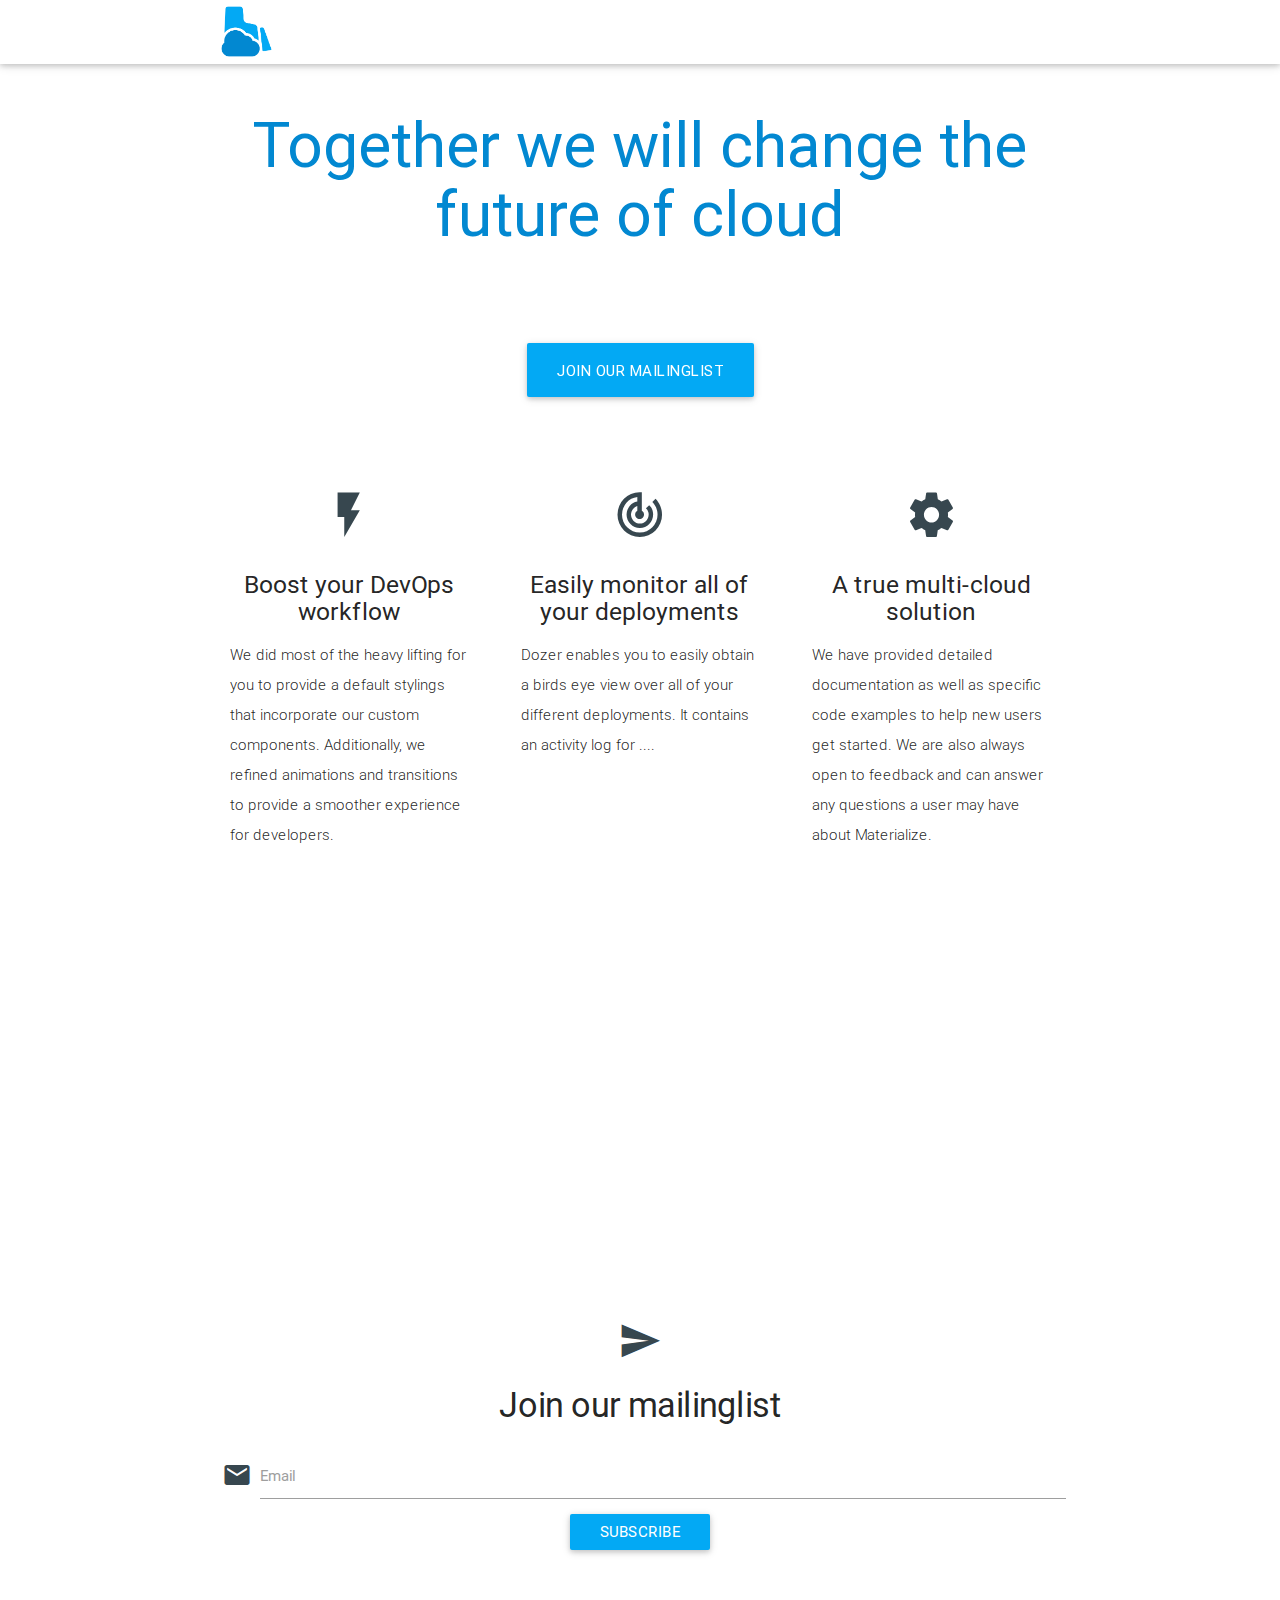
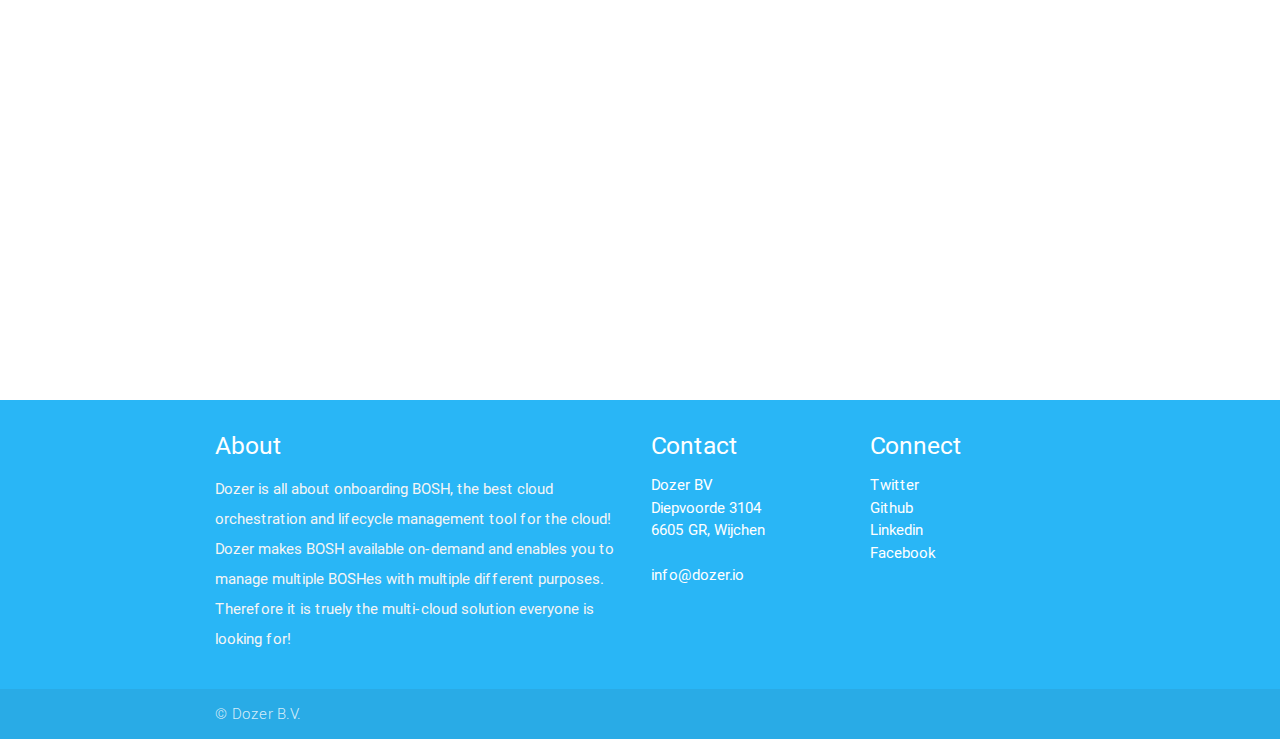
==== index2.html @ c36692a5 "Let's put a placeholder on the homepage for now ;-)" ====
<!DOCTYPE html>
<html lang="en">
<head>
  <meta http-equiv="Content-Type" content="text/html; charset=UTF-8"/>
  <meta name="viewport" content="width=device-width, initial-scale=1, maximum-scale=1.0, user-scalable=no"/>
  <title>Parallax Template - Materialize</title>

  <!-- CSS  -->
  <link href="css/materialize.css" type="text/css" rel="stylesheet" media="screen,projection"/>
  <link href="css/style.css" type="text/css" rel="stylesheet" media="screen,projection"/>
</head>
<body>
  <nav class="white" role="navigation">
    <div class="container">
      <div class="nav-wrapper"><a id="logo-container" href="#" class="brand-logo"><img src="images/logo_1800x1800.png" style="height: 63px; width: 63px;"></a>
      </div>
    </div>
  </nav>

  <div id="index-banner" class="parallax-container">
    <div class="section no-pad-bot">
      <div class="container">
        <br><br>
        <h1 class="header center light-blue-text text-darken-2">Together we will change the future of cloud</h1>
        <div class="row center">
          <h5 class="header col s12 light">The powertool to manage powertools</h5>
        </div>
        <div class="row center">
          <a href="#mailinglist" id="download-button" class="btn-large waves-effect waves-light light-blue">Join our mailinglist</a>
        </div>
        <br><br>

      </div>
    </div>
    <div class="parallax"><img src="images/background1.jpg" alt="Unsplashed background img 2"></div>
  </div>


  <div class="container">
    <div class="section">

      <!--   Icon Section   -->
      <div class="row">
        <div class="col s12 m4">
          <div class="icon-block">
            <h2 class="center blue-grey-text text-darken-3"><i class="mdi-image-flash-on"></i></h2>
            <h5 class="center">Boost your DevOps workflow</h5>

            <p class="light">We did most of the heavy lifting for you to provide a default stylings that incorporate our custom components. Additionally, we refined animations and transitions to provide a smoother experience for developers.</p>
          </div>
        </div>

        <div class="col s12 m4">
          <div class="icon-block">
            <h2 class="center blue-grey-text text-darken-3"><i class="mdi-action-track-changes"></i></h2>
            <h5 class="center">Easily monitor all of your deployments</h5>

            <p class="light">Dozer enables you to easily obtain a birds eye view over all of your different deployments. It contains an activity log for ....</p>
          </div>
        </div>

        <div class="col s12 m4">
          <div class="icon-block">
            <h2 class="center blue-grey-text text-darken-3"><i class="mdi-action-settings"></i></h2>
            <h5 class="center">A true multi-cloud solution</h5>

            <p class="light">We have provided detailed documentation as well as specific code examples to help new users get started. We are also always open to feedback and can answer any questions a user may have about Materialize.</p>
          </div>
        </div>
      </div>

    </div>
  </div>


  <div class="parallax-container valign-wrapper">
    <div class="section no-pad-bot">
      <div class="container">
        <div class="row center">
          <h5 class="header col s12 light">A modern responsive front-end framework based on Material Design</h5>
        </div>
      </div>
    </div>
    <div class="parallax"><img src="images/background3.jpg" alt="Unsplashed background img 2"></div>
  </div>

  <div class="container">
    <div class="section">

      <div class="row" id="mailinglist">
        <div class="col s12 center">
          <h3><i class="mdi-content-send blue-grey-text text-darken-3"></i></h3>
          <h4>Join our mailinglist</h4>
          <div class="row">
            <div class="input-field col s12">
              <i class="mdi-content-mail prefix blue-grey-text text-darken-3"></i>
              <input id="email" type="email" class="validate">
              <label for="email">Email</label>
              <div class="btn light-blue">
                <span>subscribe</span>
              </div>
            </div>

          </div>
        </div>
      </div>

    </div>
  </div>


  <div class="parallax-container valign-wrapper">
    <div class="section no-pad-bot">
      <div class="container">
        <div class="row center">
          <h5 class="header col s12 light">A modern responsive front-end framework based on Material Design</h5>
        </div>
      </div>
    </div>
    <div class="parallax"><img src="images/background2.jpg" alt="Unsplashed background img 3"></div>
  </div>

  <footer class="page-footer light-blue lighten-1">
    <div class="container">
      <div class="row">
        <div class="col l6 s12">
          <h5 class="white-text">About</h5>
          <p class="grey-text text-lighten-4">Dozer is all about onboarding BOSH, the best cloud orchestration and lifecycle management tool for the cloud! Dozer makes BOSH available on-demand and enables you to manage multiple BOSHes with multiple different purposes. Therefore it is truely the multi-cloud solution everyone is looking for!</p>


        </div>
        <div class="col l3 s12">
          <h5 class="white-text">Contact</h5>
          <ul class="white-text">
            <li>Dozer BV</li>
            <li>Diepvoorde 3104</li>
            <li>6605 GR, Wijchen</li><br/>
            <li><a class="white-text" href="mailto:info@dozer.io">info@dozer.io</a></li>
          </ul>
        </div>
        <div class="col l3 s12">
          <h5 class="white-text">Connect</h5>
          <ul>
            <li><a class="white-text" href="https://twitter.com/dozer_io" target="_blank">Twitter</a></li>
            <li><a class="white-text" href="https://github.com/dozer-cloud" target="_blank">Github</a></li>
            <li><a class="white-text" href="#!">Linkedin</a></li>
            <li><a class="white-text" href="https://facebook.com/dozer.io" target="_blank">Facebook</a></li>
          </ul>
        </div>
      </div>
    </div>
    <div class="footer-copyright">
      <div class="container">
      © Dozer B.V.
      </div>
    </div>
  </footer>


  <!--  Scripts-->
  <script src="https://code.jquery.com/jquery-2.1.1.min.js"></script>
  <script src="js/materialize.js"></script>
  <script src="js/init.js"></script>

  </body>
</html>
---- css/style.css ----
/* Custom Stylesheet */
/**
 * Use this file to override Materialize files so you can update
 * the core Materialize files in the future
 *
 * Made By MaterializeCSS.com
 */

nav ul a,
nav .brand-logo {
  color: #444;
}

p {
  line-height: 2rem;
}

.button-collapse {
  color: #26a69a;
}

.parallax-container {
  min-height: 380px;
  line-height: 0;
  height: auto;
  color: rgba(255,255,255,.9);
}
  .parallax-container .section {
    width: 100%;
  }

@media only screen and (max-width : 992px) {
  .parallax-container .section {
    position: absolute;
    top: 40%;
  }
  #index-banner .section {
    top: 10%;
  }
}


.icon-block {
  padding: 0 15px;
}

footer.page-footer {
  margin: 0;
}
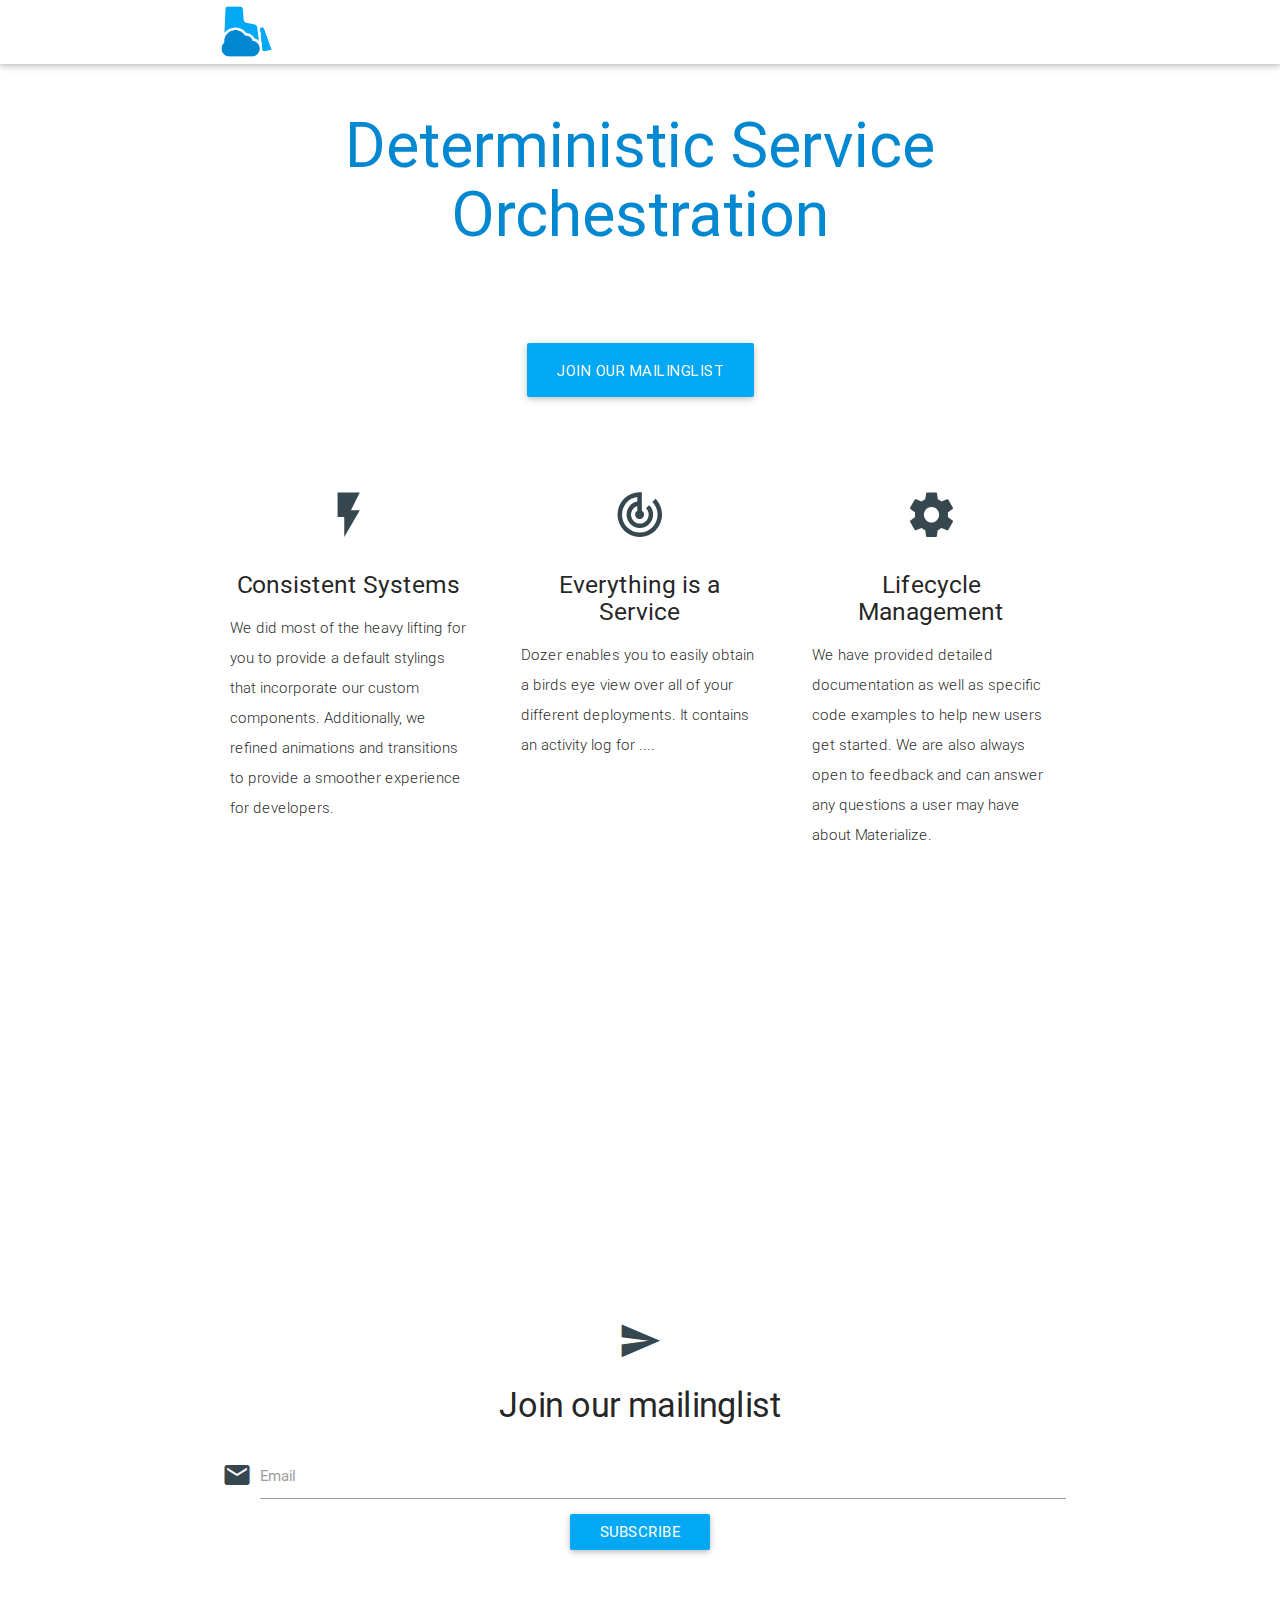
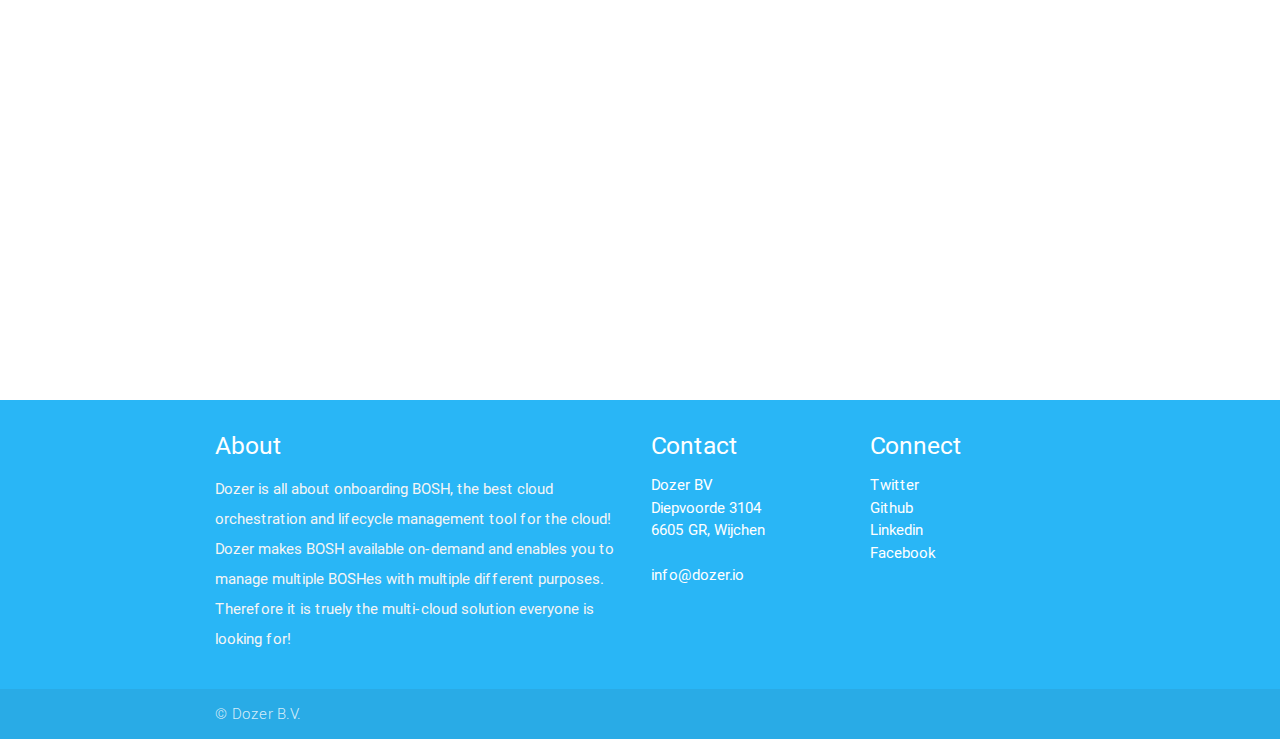
==== commit b79fc78f: "Change some headers" ====
--- a/index2.html
+++ b/index2.html
@@ -3,7 +3,7 @@
 <head>
   <meta http-equiv="Content-Type" content="text/html; charset=UTF-8"/>
   <meta name="viewport" content="width=device-width, initial-scale=1, maximum-scale=1.0, user-scalable=no"/>
-  <title>Parallax Template - Materialize</title>
+  <title>Dozer Home</title>
 
   <!-- CSS  -->
   <link href="css/materialize.css" type="text/css" rel="stylesheet" media="screen,projection"/>
@@ -21,7 +21,7 @@
     <div class="section no-pad-bot">
       <div class="container">
         <br><br>
-        <h1 class="header center light-blue-text text-darken-2">Together we will change the future of cloud</h1>
+        <h1 class="header center light-blue-text text-darken-2">Deterministic Service Orchestration</h1>
         <div class="row center">
           <h5 class="header col s12 light">The powertool to manage powertools</h5>
         </div>
@@ -44,7 +44,7 @@
         <div class="col s12 m4">
           <div class="icon-block">
             <h2 class="center blue-grey-text text-darken-3"><i class="mdi-image-flash-on"></i></h2>
-            <h5 class="center">Boost your DevOps workflow</h5>
+            <h5 class="center">Consistent Systems</h5>
 
             <p class="light">We did most of the heavy lifting for you to provide a default stylings that incorporate our custom components. Additionally, we refined animations and transitions to provide a smoother experience for developers.</p>
           </div>
@@ -53,7 +53,7 @@
         <div class="col s12 m4">
           <div class="icon-block">
             <h2 class="center blue-grey-text text-darken-3"><i class="mdi-action-track-changes"></i></h2>
-            <h5 class="center">Easily monitor all of your deployments</h5>
+            <h5 class="center">Everything is a Service</h5>
 
             <p class="light">Dozer enables you to easily obtain a birds eye view over all of your different deployments. It contains an activity log for ....</p>
           </div>
@@ -62,7 +62,7 @@
         <div class="col s12 m4">
           <div class="icon-block">
             <h2 class="center blue-grey-text text-darken-3"><i class="mdi-action-settings"></i></h2>
-            <h5 class="center">A true multi-cloud solution</h5>
+            <h5 class="center">Lifecycle Management</h5>
 
             <p class="light">We have provided detailed documentation as well as specific code examples to help new users get started. We are also always open to feedback and can answer any questions a user may have about Materialize.</p>
           </div>
@@ -77,7 +77,7 @@
     <div class="section no-pad-bot">
       <div class="container">
         <div class="row center">
-          <h5 class="header col s12 light">A modern responsive front-end framework based on Material Design</h5>
+          <h5 class="header col s12 light">Usecase Agnostic Release Engineering</h5>
         </div>
       </div>
     </div>
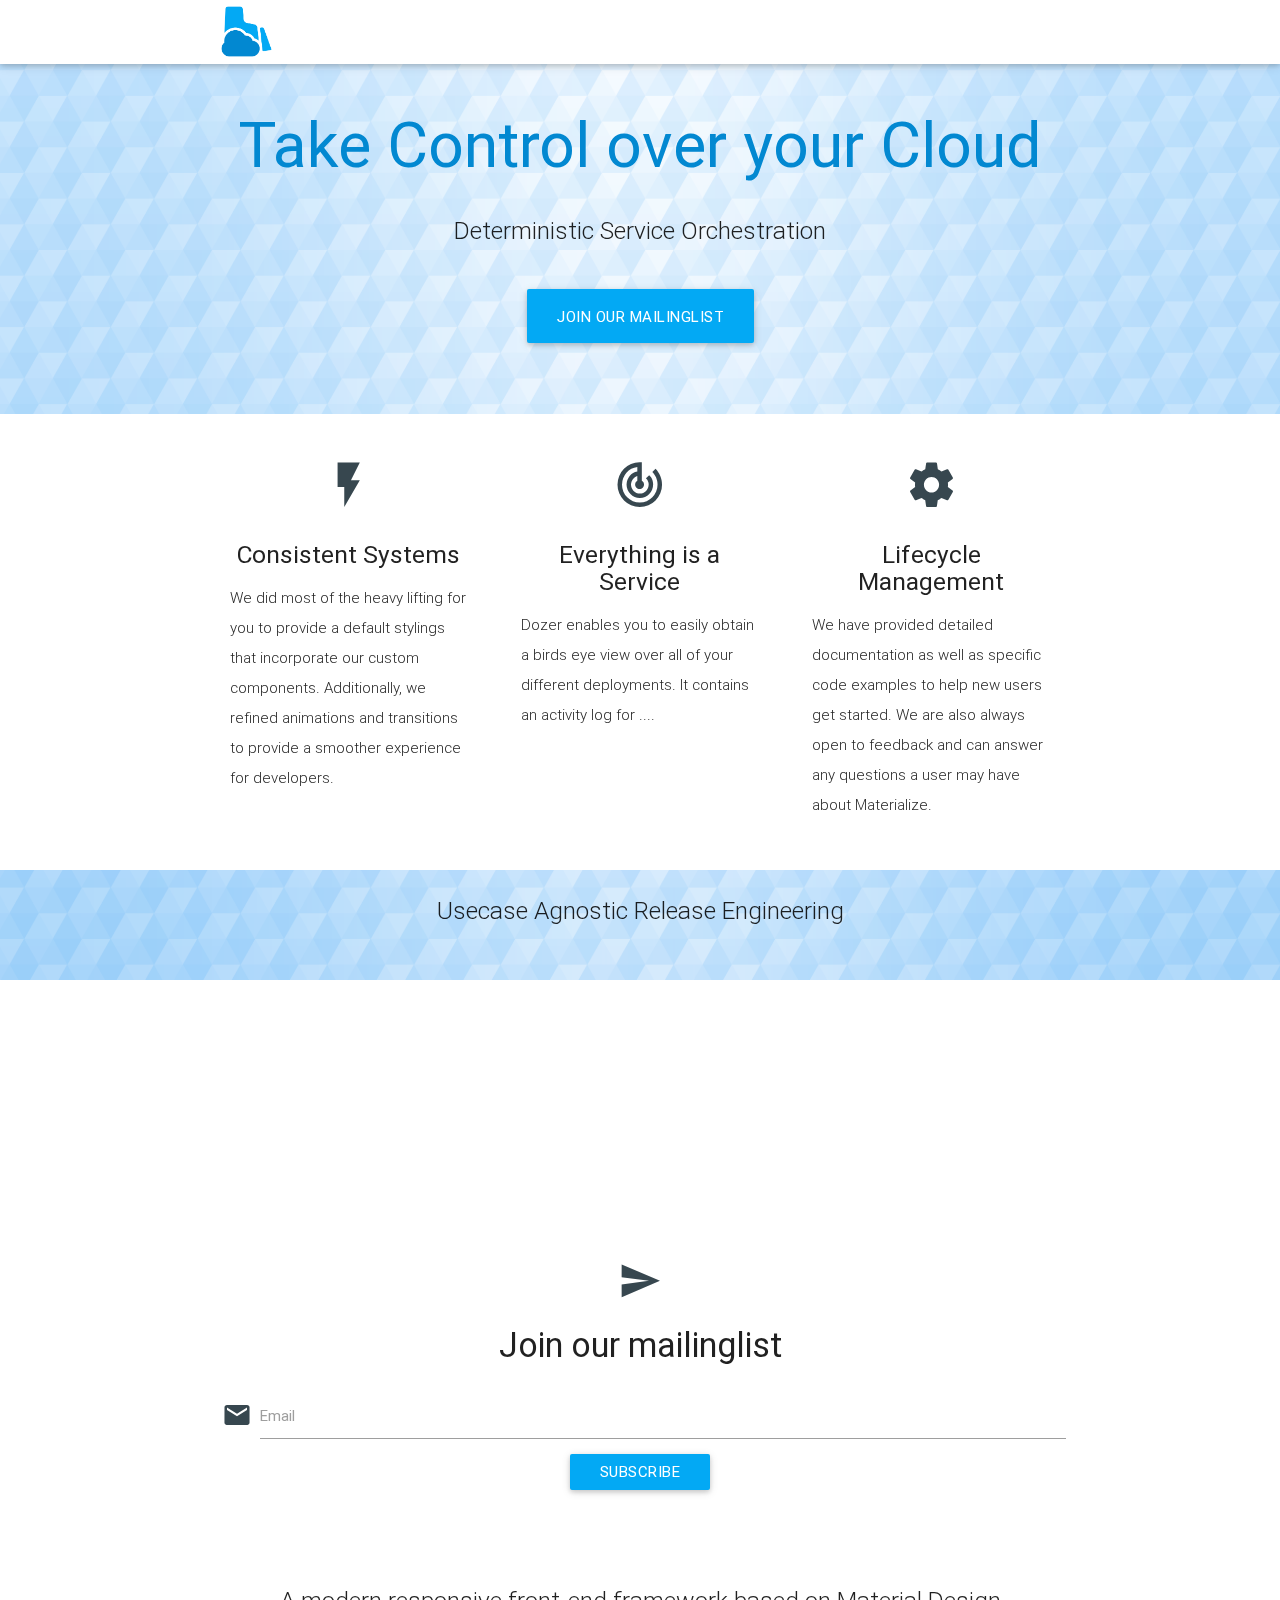
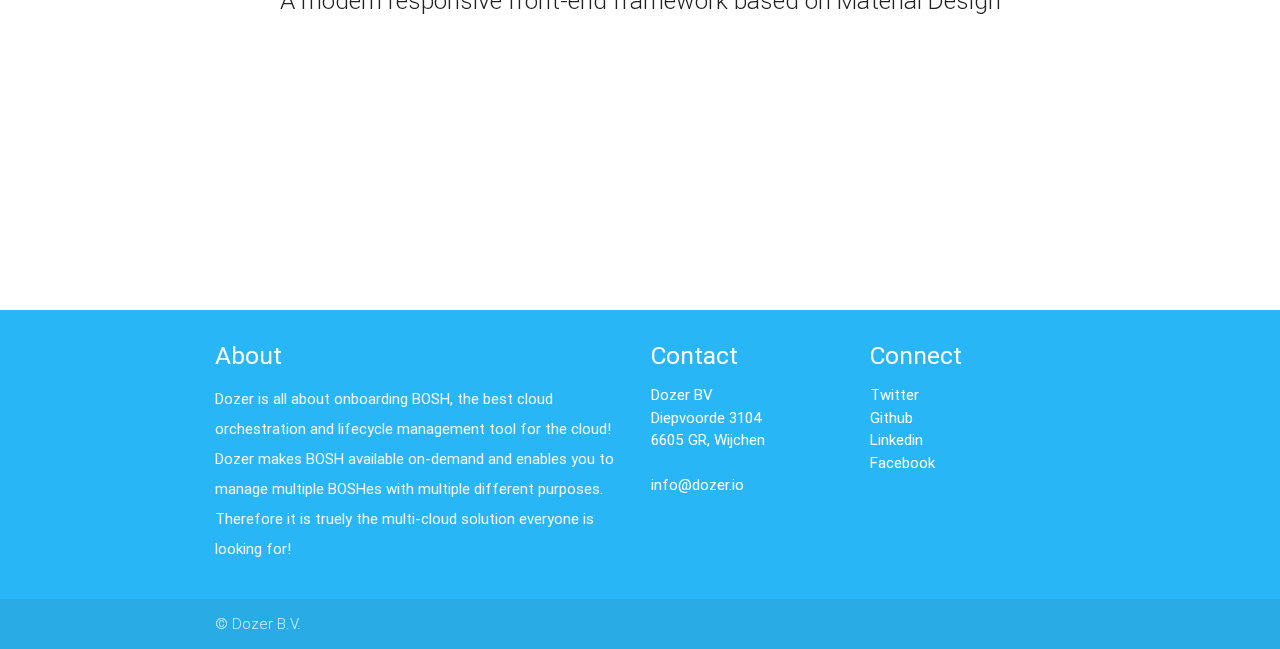
==== commit c109738e: "Added grid" ====
--- a/index2.html
+++ b/index2.html
@@ -12,27 +12,31 @@
 <body>
   <nav class="white" role="navigation">
     <div class="container">
-      <div class="nav-wrapper"><a id="logo-container" href="#" class="brand-logo"><img src="images/logo_1800x1800.png" style="height: 63px; width: 63px;"></a>
+      <div class="nav-wrapper"><a id="logo-container" href="#" class="brand-logo">
+          <img src="images/logo_1800x1800.png" style="height: 63px; width: 63px;"></a>
       </div>
     </div>
   </nav>
 
-  <div id="index-banner" class="parallax-container">
-    <div class="section no-pad-bot">
+  <div class="parallax-container"
+       data-parallax="scroll"
+       data-image-src="./images/grid-top.png"
+       data-natural-width="1400"
+       data-natural-height="900"
+       style="height: 350px;"
+       >
+
       <div class="container">
-        <br><br>
-        <h1 class="header center light-blue-text text-darken-2">Deterministic Service Orchestration</h1>
-        <div class="row center">
-          <h5 class="header col s12 light">The powertool to manage powertools</h5>
-        </div>
-        <div class="row center">
-          <a href="#mailinglist" id="download-button" class="btn-large waves-effect waves-light light-blue">Join our mailinglist</a>
-        </div>
-        <br><br>
-
+          <div class="section">
+              <h1 class="header center light-blue-text text-darken-2">Take Control over your Cloud</h1>
+              <div class="row center">
+                  <h5 class="header col s12 light">Deterministic Service Orchestration</h5>
+              </div>
+          </div>
+          <div class="row center">
+              <a href="#mailinglist" id="download-button" class="btn-large waves-effect waves-light light-blue">Join our mailinglist</a>
+          </div>
       </div>
-    </div>
-    <div class="parallax"><img src="images/background1.jpg" alt="Unsplashed background img 2"></div>
   </div>
 
 
@@ -73,15 +77,21 @@
   </div>
 
 
-  <div class="parallax-container valign-wrapper">
-    <div class="section no-pad-bot">
+  <div class="parallax-container"
+       data-parallax="scroll"
+       data-image-src="./images/grid-middle.png"
+       data-natural-width="1400"
+       data-natural-height="900"
+       style="height: 350px;"
+       >
+
       <div class="container">
-        <div class="row center">
-          <h5 class="header col s12 light">Usecase Agnostic Release Engineering</h5>
-        </div>
+          <div class="section">
+              <div class="row center">
+                  <h5 class="header col s12 light">Usecase Agnostic Release Engineering</h5>
+              </div>
+          </div>
       </div>
-    </div>
-    <div class="parallax"><img src="images/background3.jpg" alt="Unsplashed background img 2"></div>
   </div>
 
   <div class="container">
@@ -109,15 +119,22 @@
   </div>
 
 
-  <div class="parallax-container valign-wrapper">
-    <div class="section no-pad-bot">
+  <div class="parallax-container"
+       data-parallax="scroll"
+       data-image-src="./images/grid-bottom.png"
+       data-natural-width="1400"
+       data-natural-height="900"
+       style="height: 350px;"
+       >
+
       <div class="container">
-        <div class="row center">
-          <h5 class="header col s12 light">A modern responsive front-end framework based on Material Design</h5>
-        </div>
+          <div class="section no-pad-bot">
+              <div class="row center">
+                  <h5 class="header col s12 light">A modern responsive front-end framework based on Material Design</h5>
+              </div>
+          </div>
       </div>
-    </div>
-    <div class="parallax"><img src="images/background2.jpg" alt="Unsplashed background img 3"></div>
+      <div class="parallax"><img src="images/background2.jpg" alt="Unsplashed background img 3"></div>
   </div>
 
   <footer class="page-footer light-blue lighten-1">
@@ -158,8 +175,9 @@
 
 
   <!--  Scripts-->
-  <script src="https://code.jquery.com/jquery-2.1.1.min.js"></script>
-  <script src="js/materialize.js"></script>
+  <script src="https://ajax.googleapis.com/ajax/libs/jquery/2.1.1/jquery.min.js"></script>
+  <script src="js/parallax.min.js"></script>
+  <!--  <script src="js/materialize.js"></script> -->
   <script src="js/init.js"></script>
 
   </body>
--- a/css/style.css
+++ b/css/style.css
@@ -20,24 +20,25 @@
 }
 
 .parallax-container {
-  min-height: 380px;
-  line-height: 0;
-  height: auto;
-  color: rgba(255,255,255,.9);
+  background: transparent;
+  /* min-height: 380px; */
+  /* line-height: 0; */
+  /* height: auto; */
+  /* color: rgba(255,255,255,.9); */
 }
   .parallax-container .section {
-    width: 100%;
+    /* width: 100%; */
   }
 
-@media only screen and (max-width : 992px) {
-  .parallax-container .section {
-    position: absolute;
-    top: 40%;
-  }
-  #index-banner .section {
-    top: 10%;
-  }
-}
+/* @media only screen and (max-width : 992px) { */
+/*   .parallax-container .section { */
+/*     position: absolute; */
+/*     top: 40%; */
+/*   } */
+/*   #index-banner .section { */
+/*     top: 10%; */
+/*   } */
+/* } */
 
 
 .icon-block {
@@ -46,4 +47,4 @@
 
 footer.page-footer {
   margin: 0;
-}+}
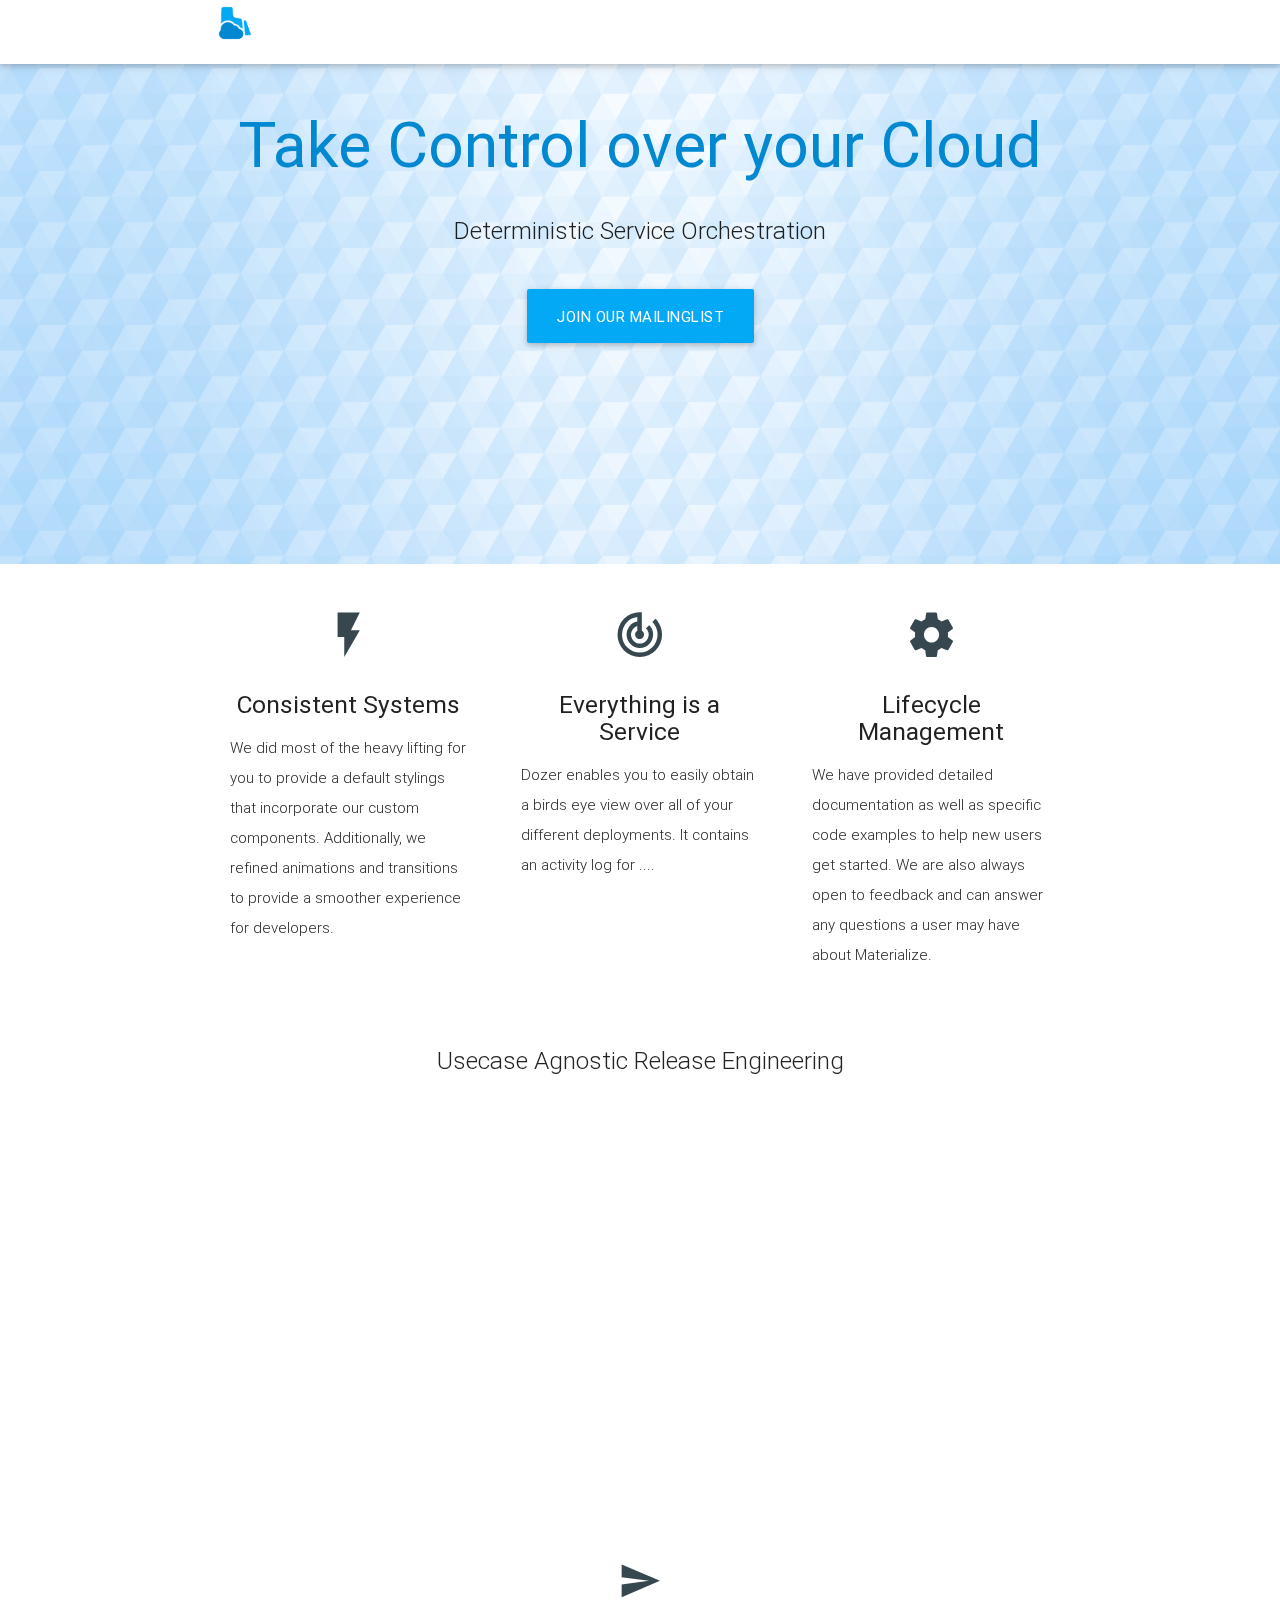
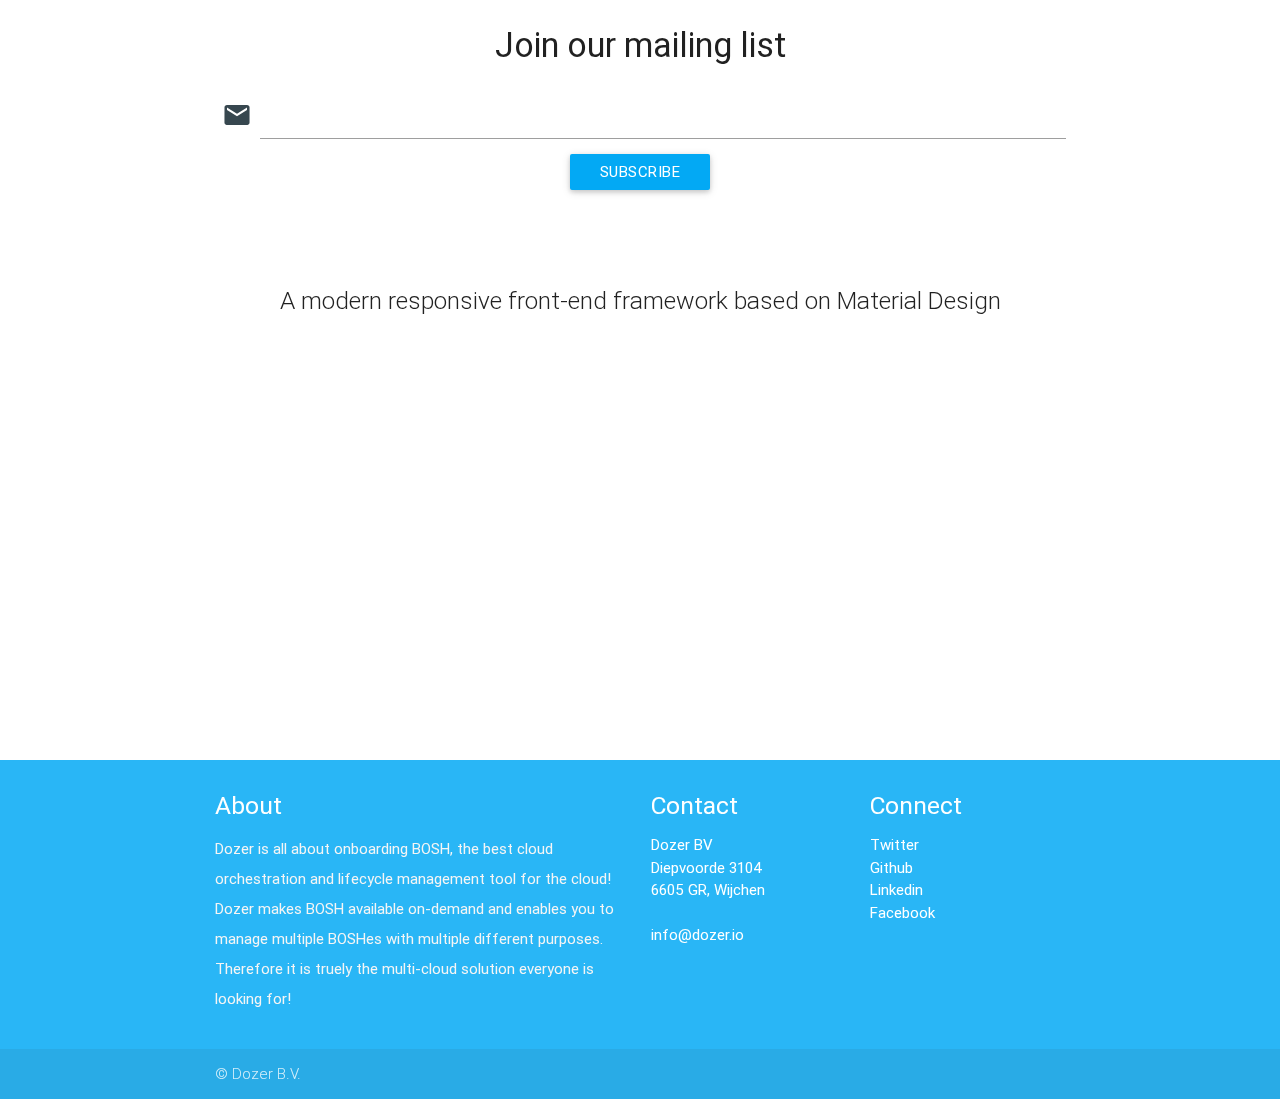
==== commit 66805e92: "Merge pull request #8 from dozer-cloud/mailchimp" ====
--- a/index2.html
+++ b/index2.html
@@ -13,7 +13,7 @@
   <nav class="white" role="navigation">
     <div class="container">
       <div class="nav-wrapper"><a id="logo-container" href="#" class="brand-logo">
-          <img src="images/logo_1800x1800.png" style="height: 63px; width: 63px;"></a>
+          <img src="images/logo_1800x1800.png" style="height: 40px; width: 40px;"></a>
       </div>
     </div>
   </nav>
@@ -23,7 +23,6 @@
        data-image-src="./images/grid-top.png"
        data-natural-width="1400"
        data-natural-height="900"
-       style="height: 350px;"
        >
 
       <div class="container">
@@ -82,7 +81,6 @@
        data-image-src="./images/grid-middle.png"
        data-natural-width="1400"
        data-natural-height="900"
-       style="height: 350px;"
        >
 
       <div class="container">
@@ -99,32 +97,46 @@
 
       <div class="row" id="mailinglist">
         <div class="col s12 center">
-          <h3><i class="mdi-content-send blue-grey-text text-darken-3"></i></h3>
-          <h4>Join our mailinglist</h4>
-          <div class="row">
-            <div class="input-field col s12">
-              <i class="mdi-content-mail prefix blue-grey-text text-darken-3"></i>
-              <input id="email" type="email" class="validate">
-              <label for="email">Email</label>
-              <div class="btn light-blue">
-                <span>subscribe</span>
+
+          <!-- Begin MailChimp Signup Form -->
+          <div id="mc_embed_signup">
+            <form action="https://dozer.us10.list-manage.com/subscribe/post?u=f7916879ecf195c713edef0a4&amp;id=cd86177175" method="post" id="mc-embedded-subscribe-form" name="mc-embedded-subscribe-form" class="validate" target="_blank" novalidate>
+              <h3><i class="mdi-content-send blue-grey-text text-darken-3"></i></h3>
+              <h4>Join our mailing list</h4>
+              <div id="mc_embed_signup_scroll">
+                <div class="row">
+                  <div class="input-field col s12">
+                    <div class="mc-field-group">
+                      <i class="mdi-content-mail prefix blue-grey-text text-darken-3"></i>
+                      <input type="email" value="" name="EMAIL" class="required email validate" id="mce-EMAIL">
+                      <!-- <label for="mce-EMAIL">Email</label> -->
+                    </div>
+                    <div id="mce-responses" class="clear">
+                      <div class="response" id="mce-error-response" style="display:none"></div>
+                      <div class="response" id="mce-success-response" style="display:none"></div>
+                    </div>
+                    <!-- real people should not fill this in and expect good things - do not remove this or risk form bot signups-->
+                    <div style="position: absolute; left: -5000px;">
+                      <input type="text" name="b_f7916879ecf195c713edef0a4_cd86177175" tabindex="-1" value="">
+                    </div>
+                    <div class="clear">
+                      <input type="submit" value="Subscribe" name="subscribe" id="mc-embedded-subscribe" class="button btn light-blue">
+                    </div>
+                  </div>
+                </div>
               </div>
-            </div>
-
+            </form>
           </div>
         </div>
       </div>
-
     </div>
   </div>
-
 
   <div class="parallax-container"
        data-parallax="scroll"
        data-image-src="./images/grid-bottom.png"
        data-natural-width="1400"
        data-natural-height="900"
-       style="height: 350px;"
        >
 
       <div class="container">
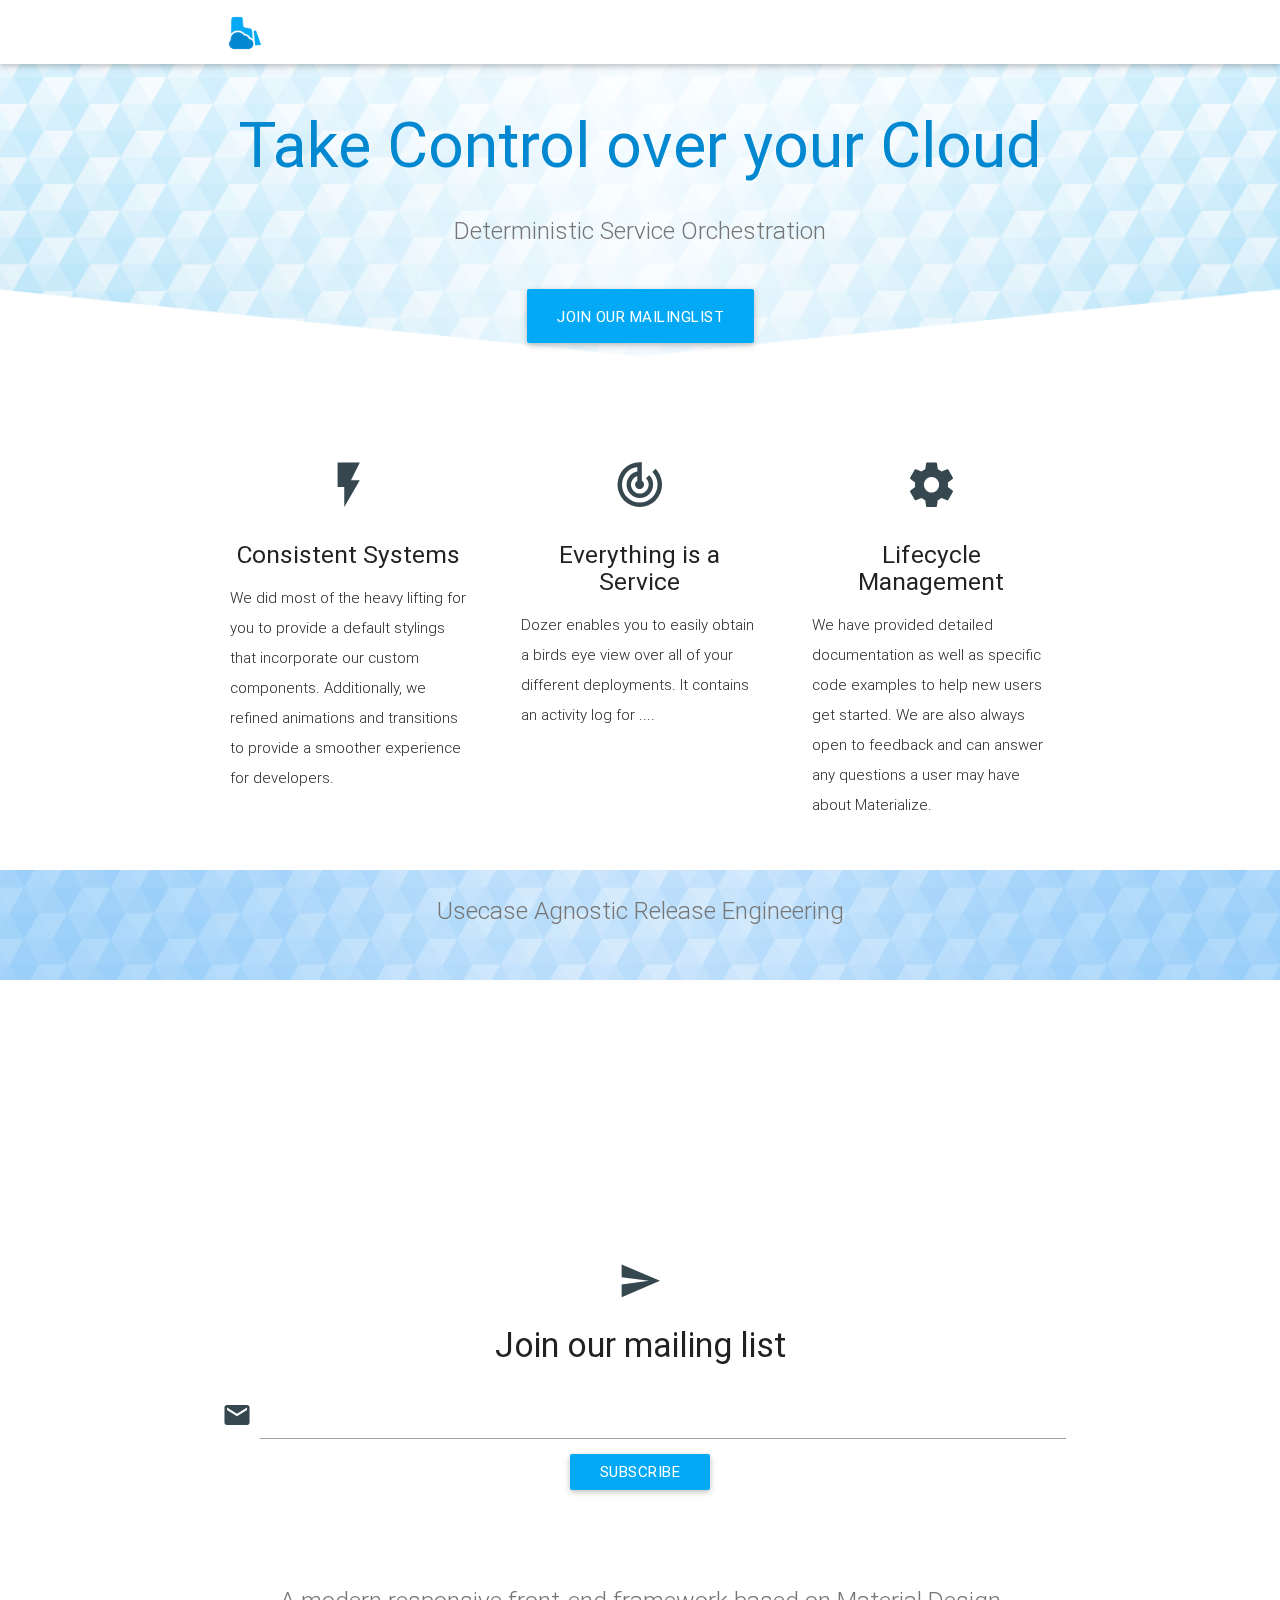
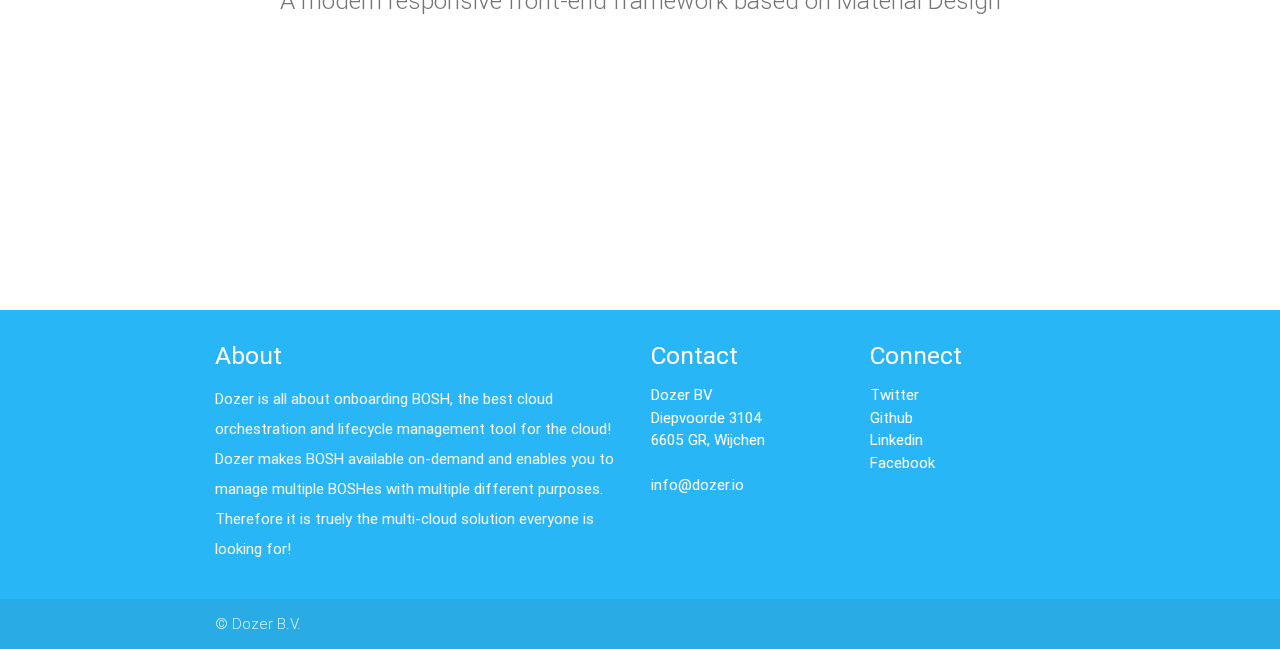
==== commit 1986c80d: "Added final grid image (also @2x for retina)" ====
--- a/index2.html
+++ b/index2.html
@@ -21,8 +21,8 @@
   <div class="parallax-container"
        data-parallax="scroll"
        data-image-src="./images/grid-top.png"
-       data-natural-width="1400"
-       data-natural-height="900"
+       data-natural-width="1280"
+       data-natural-height="375"
        >
 
       <div class="container">
--- a/css/style.css
+++ b/css/style.css
@@ -8,6 +8,7 @@
 
 nav ul a,
 nav .brand-logo {
+  padding: 10px;
   color: #444;
 }
 
@@ -21,24 +22,23 @@
 
 .parallax-container {
   background: transparent;
-  /* min-height: 380px; */
-  /* line-height: 0; */
-  /* height: auto; */
-  /* color: rgba(255,255,255,.9); */
+  min-height: 350px;
+  height: auto;
+  color: #757575; /* Grey 600 */
 }
   .parallax-container .section {
     /* width: 100%; */
   }
 
-/* @media only screen and (max-width : 992px) { */
-/*   .parallax-container .section { */
-/*     position: absolute; */
-/*     top: 40%; */
-/*   } */
-/*   #index-banner .section { */
-/*     top: 10%; */
-/*   } */
-/* } */
+@media only screen and (max-width : 992px) {
+  .parallax-container .section {
+    position: absolute;
+    top: 40%;
+  }
+  #index-banner .section {
+    top: 10%;
+  }
+}
 
 
 .icon-block {
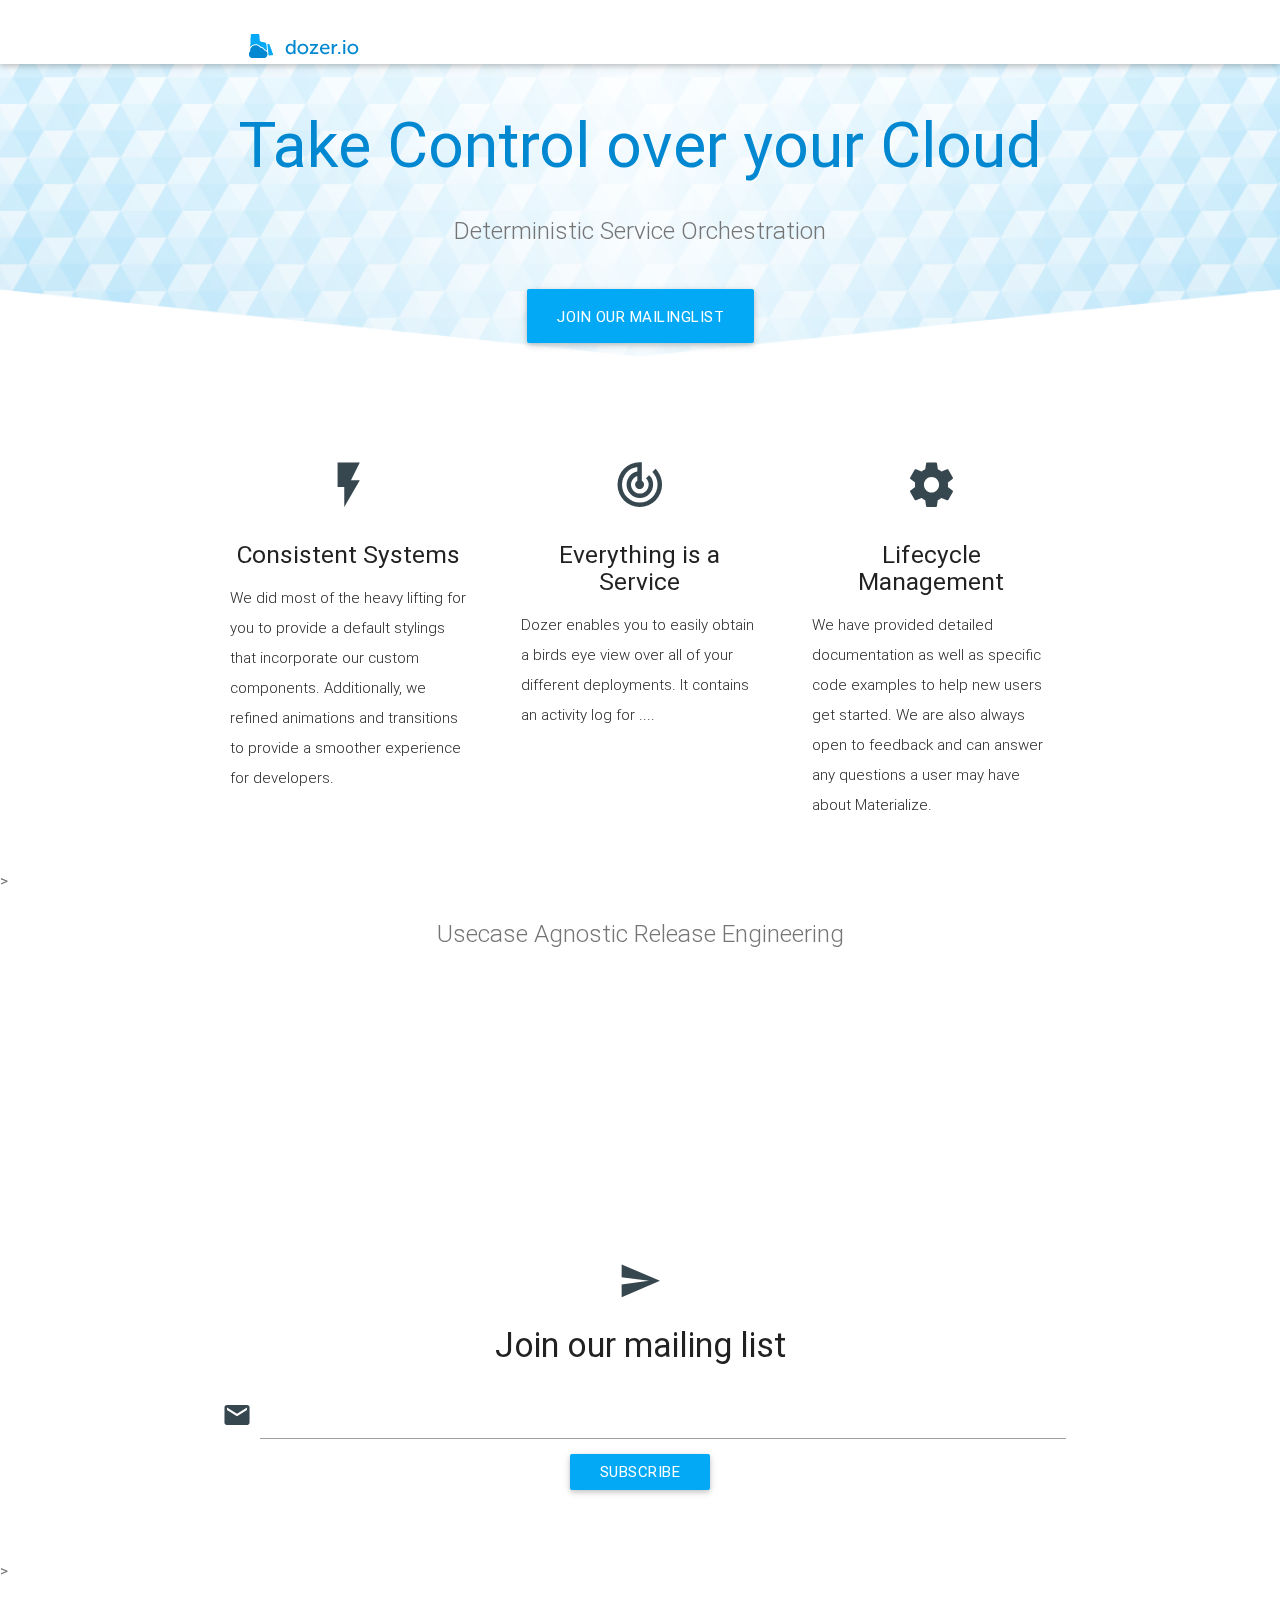
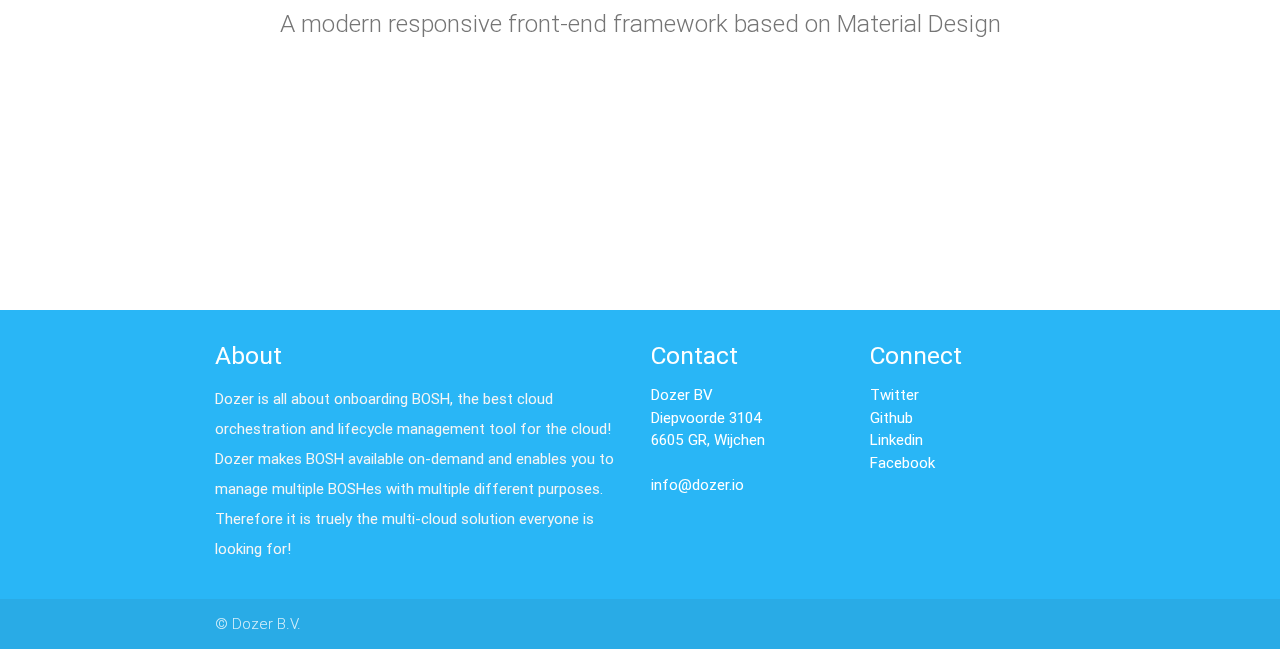
==== commit 6cb6811d: "Added final horizontal logo" ====
--- a/index2.html
+++ b/index2.html
@@ -12,8 +12,10 @@
 <body>
   <nav class="white" role="navigation">
     <div class="container">
-      <div class="nav-wrapper"><a id="logo-container" href="#" class="brand-logo">
-          <img src="images/logo_1800x1800.png" style="height: 40px; width: 40px;"></a>
+        <div class="nav-wrapper">
+            <a id="logo-container" href="#" class="brand-logo">
+                <img src="./images/logo.png">
+            </a>
       </div>
     </div>
   </nav>
@@ -77,10 +79,10 @@
 
 
   <div class="parallax-container"
-       data-parallax="scroll"
-       data-image-src="./images/grid-middle.png"
-       data-natural-width="1400"
-       data-natural-height="900"
+       <!-- data-parallax="scroll" -->
+       <!-- data-image-src="./images/grid-middle.png" -->
+       <!-- data-natural-width="1400" -->
+       <!-- data-natural-height="900" -->
        >
 
       <div class="container">
@@ -133,10 +135,10 @@
   </div>
 
   <div class="parallax-container"
-       data-parallax="scroll"
-       data-image-src="./images/grid-bottom.png"
-       data-natural-width="1400"
-       data-natural-height="900"
+       <!-- data-parallax="scroll" -->
+       <!-- data-image-src="./images/grid-bottom.png" -->
+       <!-- data-natural-width="1400" -->
+       <!-- data-natural-height="900" -->
        >
 
       <div class="container">
@@ -146,7 +148,6 @@
               </div>
           </div>
       </div>
-      <div class="parallax"><img src="images/background2.jpg" alt="Unsplashed background img 3"></div>
   </div>
 
   <footer class="page-footer light-blue lighten-1">
@@ -187,6 +188,7 @@
 
 
   <!--  Scripts-->
+  <script type="text/javascript" src="js/retina.min.js"></script>
   <script src="https://ajax.googleapis.com/ajax/libs/jquery/2.1.1/jquery.min.js"></script>
   <script src="js/parallax.min.js"></script>
   <!--  <script src="js/materialize.js"></script> -->
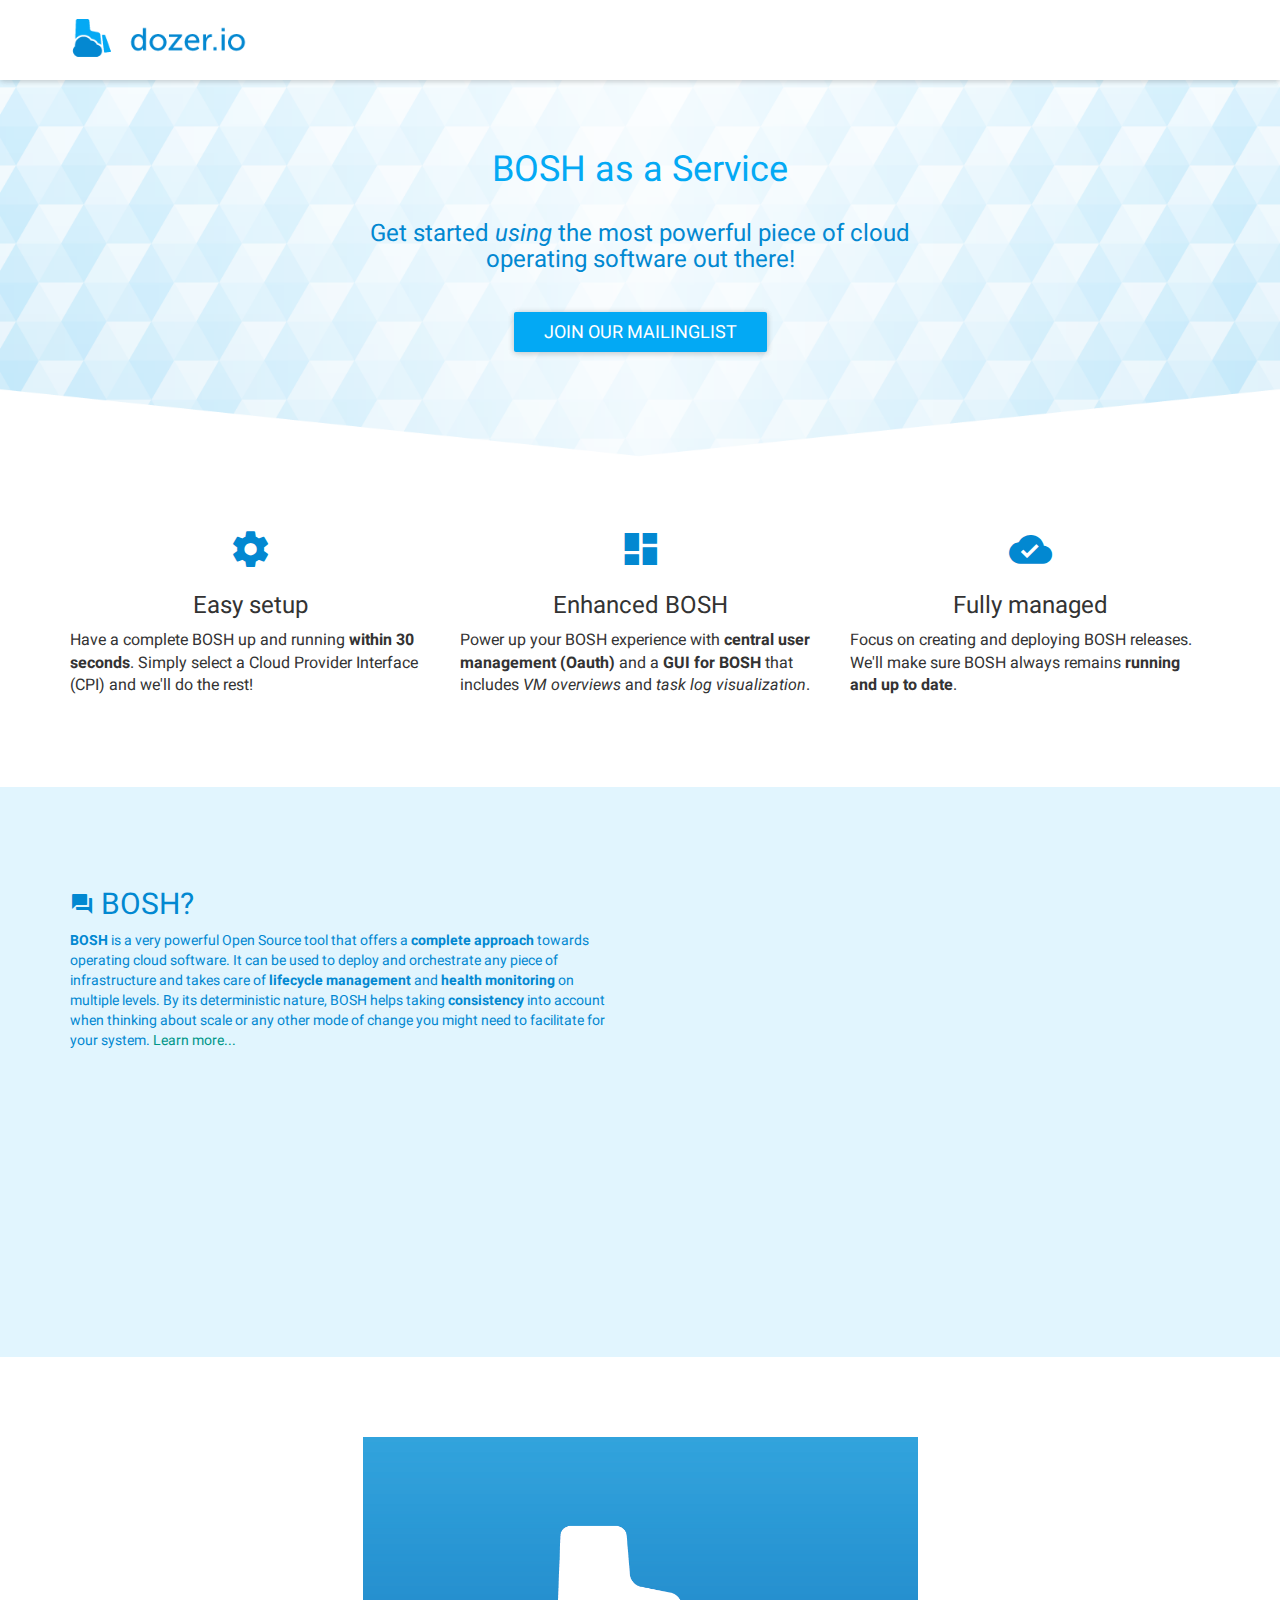
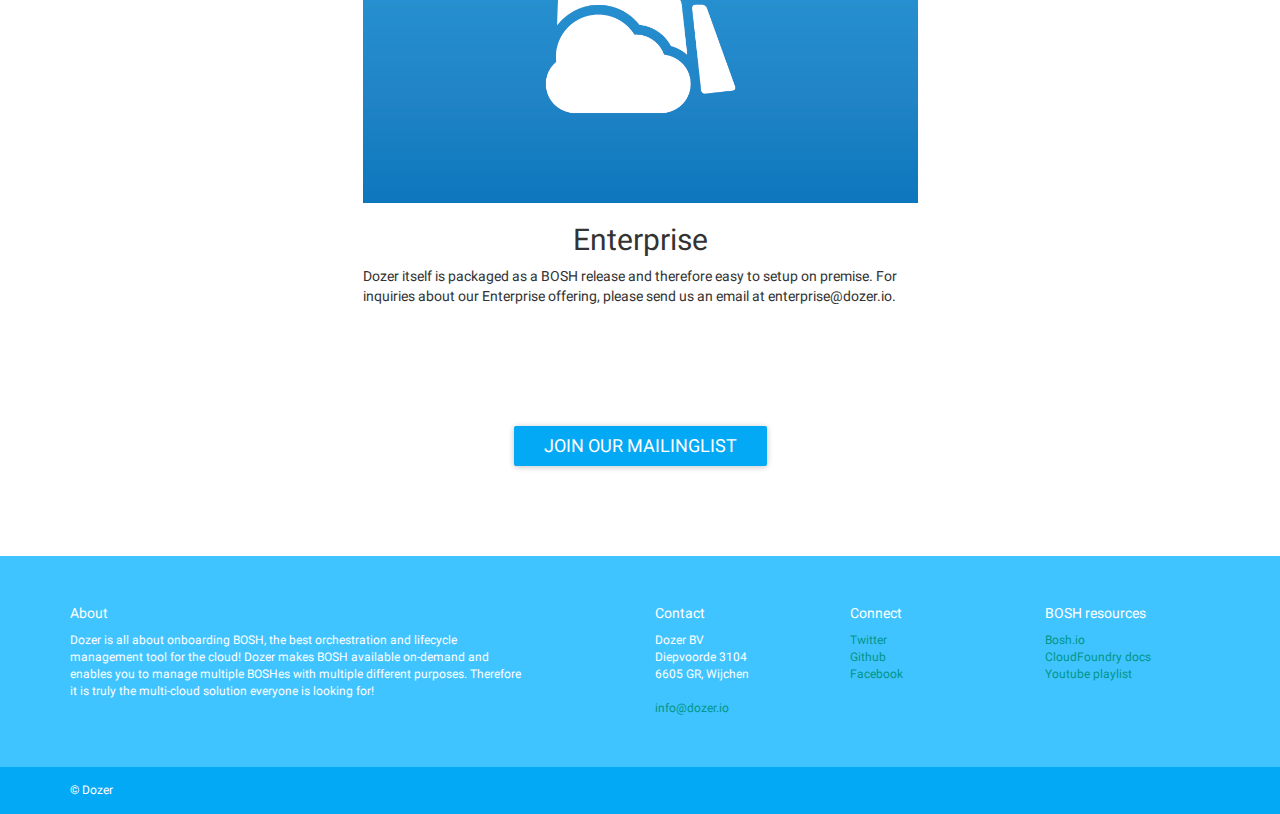
==== commit b7655543: "Switch back to coming soon" ====
--- a/index2.html
+++ b/index2.html
@@ -1,198 +1,343 @@
 <!DOCTYPE html>
 <html lang="en">
-<head>
-  <meta http-equiv="Content-Type" content="text/html; charset=UTF-8"/>
-  <meta name="viewport" content="width=device-width, initial-scale=1, maximum-scale=1.0, user-scalable=no"/>
-  <title>Dozer Home</title>
-
-  <!-- CSS  -->
-  <link href="css/materialize.css" type="text/css" rel="stylesheet" media="screen,projection"/>
-  <link href="css/style.css" type="text/css" rel="stylesheet" media="screen,projection"/>
-</head>
-<body>
-  <nav class="white" role="navigation">
-    <div class="container">
-        <div class="nav-wrapper">
-            <a id="logo-container" href="#" class="brand-logo">
-                <img src="./images/logo.png">
-            </a>
-      </div>
-    </div>
-  </nav>
-
-  <div class="parallax-container"
-       data-parallax="scroll"
-       data-image-src="./images/grid-top.png"
-       data-natural-width="1280"
-       data-natural-height="375"
-       >
-
-      <div class="container">
-          <div class="section">
-              <h1 class="header center light-blue-text text-darken-2">Take Control over your Cloud</h1>
-              <div class="row center">
-                  <h5 class="header col s12 light">Deterministic Service Orchestration</h5>
-              </div>
-          </div>
-          <div class="row center">
-              <a href="#mailinglist" id="download-button" class="btn-large waves-effect waves-light light-blue">Join our mailinglist</a>
-          </div>
-      </div>
-  </div>
-
-
-  <div class="container">
-    <div class="section">
-
-      <!--   Icon Section   -->
-      <div class="row">
-        <div class="col s12 m4">
-          <div class="icon-block">
-            <h2 class="center blue-grey-text text-darken-3"><i class="mdi-image-flash-on"></i></h2>
-            <h5 class="center">Consistent Systems</h5>
-
-            <p class="light">We did most of the heavy lifting for you to provide a default stylings that incorporate our custom components. Additionally, we refined animations and transitions to provide a smoother experience for developers.</p>
-          </div>
-        </div>
-
-        <div class="col s12 m4">
-          <div class="icon-block">
-            <h2 class="center blue-grey-text text-darken-3"><i class="mdi-action-track-changes"></i></h2>
-            <h5 class="center">Everything is a Service</h5>
-
-            <p class="light">Dozer enables you to easily obtain a birds eye view over all of your different deployments. It contains an activity log for ....</p>
-          </div>
-        </div>
-
-        <div class="col s12 m4">
-          <div class="icon-block">
-            <h2 class="center blue-grey-text text-darken-3"><i class="mdi-action-settings"></i></h2>
-            <h5 class="center">Lifecycle Management</h5>
-
-            <p class="light">We have provided detailed documentation as well as specific code examples to help new users get started. We are also always open to feedback and can answer any questions a user may have about Materialize.</p>
-          </div>
-        </div>
-      </div>
-
-    </div>
-  </div>
-
-
-  <div class="parallax-container"
-       <!-- data-parallax="scroll" -->
-       <!-- data-image-src="./images/grid-middle.png" -->
-       <!-- data-natural-width="1400" -->
-       <!-- data-natural-height="900" -->
-       >
-
-      <div class="container">
-          <div class="section">
-              <div class="row center">
-                  <h5 class="header col s12 light">Usecase Agnostic Release Engineering</h5>
-              </div>
-          </div>
-      </div>
-  </div>
-
-  <div class="container">
-    <div class="section">
-
-      <div class="row" id="mailinglist">
-        <div class="col s12 center">
-
-          <!-- Begin MailChimp Signup Form -->
-          <div id="mc_embed_signup">
-            <form action="https://dozer.us10.list-manage.com/subscribe/post?u=f7916879ecf195c713edef0a4&amp;id=cd86177175" method="post" id="mc-embedded-subscribe-form" name="mc-embedded-subscribe-form" class="validate" target="_blank" novalidate>
-              <h3><i class="mdi-content-send blue-grey-text text-darken-3"></i></h3>
-              <h4>Join our mailing list</h4>
-              <div id="mc_embed_signup_scroll">
-                <div class="row">
-                  <div class="input-field col s12">
-                    <div class="mc-field-group">
-                      <i class="mdi-content-mail prefix blue-grey-text text-darken-3"></i>
-                      <input type="email" value="" name="EMAIL" class="required email validate" id="mce-EMAIL">
-                      <!-- <label for="mce-EMAIL">Email</label> -->
+  <head>
+    <meta charset="utf-8">
+    <meta http-equiv="X-UA-Compatible" content="IE=edge">
+    <meta name="viewport" content="width=device-width, initial-scale=1">
+    <!-- The above 3 meta tags *must* come first in the head; any other head content must come *after* these tags -->
+    <title>Dozer | Managed BOSH</title>
+
+    <!-- Bootstrap -->
+    <link href="css/bootstrap.min.css" rel="stylesheet">
+
+    <!-- Include roboto.css to use the Roboto web font, material.css to include the theme and ripples.css to style the ripple effect -->
+    <link href="css/roboto.min.css" rel="stylesheet">
+    <link href="css/material-fullpalette.min.css" rel="stylesheet">
+    <link href="css/ripples.min.css" rel="stylesheet">
+    <style>
+      /* hack because of fixed navbar */
+      body { padding-top: 70px; }
+      div.navbar-fixed-top { height: 80px;}
+      @media (max-width: 1199px) {
+        div.navbar-fixed-top { height: 70px;}
+      }
+      i.icon-usp { font-size: 43px; padding-top: 25px; }
+      p.usp-text {
+        font-size: 16px;
+      }
+    </style>
+
+    <!-- HTML5 shim and Respond.js for IE8 support of HTML5 elements and media queries -->
+    <!-- WARNING: Respond.js doesn't work if you view the page via file:// -->
+    <!--[if lt IE 9]>
+      <script src="https://oss.maxcdn.com/html5shiv/3.7.2/html5shiv.min.js"></script>
+      <script src="https://oss.maxcdn.com/respond/1.4.2/respond.min.js"></script>
+    <![endif]-->
+  </head>
+  <body style="background: #ffffff;">
+
+    <!-- Fixed Navbar -->
+    <div class="navbar navbar-white navbar-fixed-top shadow-z-1">
+      <div class="container">
+        <div class="navbar-header">
+            <a class="navbar-brand" href="javascript:void(0)"><img src="images/logo.png" style="width: 180px;"> <div class="ripple-wrapper"></div></a>
+        </div>
+      </div>
+    </div>
+    <!-- / Fixed Navbar -->
+
+    <!-- Header with grid -->
+    <div class="grid-header" style="background-image: url(./images/grid.png); background-position: center bottom; background-size: 2000px; background-repeat: no-repeat">
+      <div class="container">
+
+        <br/><br/><br/>
+
+        <div class="row">
+          <div class="col-md-12 text-center">
+            <div class="mdi-material-light-blue">
+              <h1>BOSH as a Service</h1>
+            </div>
+          </div>
+        </div>
+
+        <div class="row">
+          <div class="col-md-3 text-center"></div>
+          <div class="col-md-6 text-center">
+            <div class="mdi-material-light-blue-700">
+              <h3>Get started <em>using</em> the most powerful piece of cloud operating software out there!</h3>
+            </div>
+          </div>
+          <div class="col-md-3 text-center"></div>
+        </div>
+
+        <br/>
+
+        <div class="row">
+          <div class="col-md-12 text-center">
+            <div>
+              <button class="btn btn-lg btn-raised btn-material-light-blue-500" style="color: #ffffff;" data-toggle="modal" data-target="#mailinglist-modal" >
+                Join our mailinglist
+                <div class="ripple-wrapper"></div>
+              </button>
+
+              <!-- Mailinglist modal -->
+              <div id="mailinglist-modal" class="modal text-left" style="height: 332px;">
+                <div class="modal-dialog">
+                  <div class="modal-content">
+
+                    <!-- MailChimp Signup Form -->
+                    <div id="mc_embed_signup">
+                      <form action="https://dozer.us10.list-manage.com/subscribe/post?u=f7916879ecf195c713edef0a4&amp;id=cd86177175" method="post" id="mc-embedded-subscribe-form" name="mc-embedded-subscribe-form" class="validate form-horizontal" target="_blank" novalidate>
+
+                        <!-- Modal header -->
+                        <div class="modal-header">
+                          <button type="button" class="close" data-dismiss="modal" aria-hidden="true">×</button>
+
+                          <h4 class="modal-title">
+                            Become a Dozer insider
+                          </h4>
+                        </div>
+                        <!-- / Modal header -->
+
+                        <div id="mc_embed_signup_scroll">
+                          <fieldset>
+
+                            <!-- Modal body -->
+                            <div class="modal-body">
+                              <br />
+                              <p>
+                                You'll be the first to know about launch dates, what our pricing will look like and which awesome features we're adding to the mix!
+                              </p>
+                              <br />
+
+                              <div class="form-group mc-field-group form-group-material-light-blue">
+
+                                <label for="mce-EMAIL" class="col-lg-1 control-label">
+                                  <i class="mdi-content-mail"></i>
+                                </label>
+                                <div class="col-lg-11">
+                                  <input type="email" value="" name="EMAIL" class="form-control floating-label required email validate" id="mce-EMAIL" placeholder="Email">
+                                </div>
+                              </div>
+                              <div id="mce-responses" class="clear">
+                                <div class="response" id="mce-error-response" style="display:none"></div>
+                                <div class="response" id="mce-success-response" style="display:none"></div>
+                              </div>
+                              <!-- real people should not fill this in and expect good things - do not remove this or risk form bot signups -->
+                              <div style="position: absolute; left: -5000px;">
+                                <input type="text" name="b_f7916879ecf195c713edef0a4_cd86177175" tabindex="-1" value="">
+                              </div>
+                            </div>
+                            <!-- / Modal body -->
+
+                            <!-- Modal footer -->
+                            <div class="modal-footer">
+                              <div class="form-group">
+                                <div class="col-lg-10 col-lg-offset-2">
+                                  <input type="submit" value="Subscribe" name="subscribe" id="mc-embedded-subscribe" class="btn btn-primary btn-material-light-blue" style="margin-right: 15px;">
+                                </div>
+                              </div>
+                            </div>
+                            <!-- / Modal footer -->
+
+                          </fieldset>
+                        </div>
+                      </form>
                     </div>
-                    <div id="mce-responses" class="clear">
-                      <div class="response" id="mce-error-response" style="display:none"></div>
-                      <div class="response" id="mce-success-response" style="display:none"></div>
-                    </div>
-                    <!-- real people should not fill this in and expect good things - do not remove this or risk form bot signups-->
-                    <div style="position: absolute; left: -5000px;">
-                      <input type="text" name="b_f7916879ecf195c713edef0a4_cd86177175" tabindex="-1" value="">
-                    </div>
-                    <div class="clear">
-                      <input type="submit" value="Subscribe" name="subscribe" id="mc-embedded-subscribe" class="button btn light-blue">
-                    </div>
+                    <!-- / MailChimp Signup Form -->
+
                   </div>
                 </div>
               </div>
-            </form>
-          </div>
-        </div>
-      </div>
-    </div>
-  </div>
-
-  <div class="parallax-container"
-       <!-- data-parallax="scroll" -->
-       <!-- data-image-src="./images/grid-bottom.png" -->
-       <!-- data-natural-width="1400" -->
-       <!-- data-natural-height="900" -->
-       >
-
-      <div class="container">
-          <div class="section no-pad-bot">
-              <div class="row center">
-                  <h5 class="header col s12 light">A modern responsive front-end framework based on Material Design</h5>
-              </div>
-          </div>
-      </div>
-  </div>
-
-  <footer class="page-footer light-blue lighten-1">
-    <div class="container">
-      <div class="row">
-        <div class="col l6 s12">
-          <h5 class="white-text">About</h5>
-          <p class="grey-text text-lighten-4">Dozer is all about onboarding BOSH, the best cloud orchestration and lifecycle management tool for the cloud! Dozer makes BOSH available on-demand and enables you to manage multiple BOSHes with multiple different purposes. Therefore it is truely the multi-cloud solution everyone is looking for!</p>
-
-
-        </div>
-        <div class="col l3 s12">
-          <h5 class="white-text">Contact</h5>
-          <ul class="white-text">
-            <li>Dozer BV</li>
-            <li>Diepvoorde 3104</li>
-            <li>6605 GR, Wijchen</li><br/>
-            <li><a class="white-text" href="mailto:info@dozer.io">info@dozer.io</a></li>
-          </ul>
-        </div>
-        <div class="col l3 s12">
-          <h5 class="white-text">Connect</h5>
-          <ul>
-            <li><a class="white-text" href="https://twitter.com/dozer_io" target="_blank">Twitter</a></li>
-            <li><a class="white-text" href="https://github.com/dozer-cloud" target="_blank">Github</a></li>
-            <li><a class="white-text" href="#!">Linkedin</a></li>
-            <li><a class="white-text" href="https://facebook.com/dozer.io" target="_blank">Facebook</a></li>
-          </ul>
-        </div>
-      </div>
-    </div>
-    <div class="footer-copyright">
-      <div class="container">
-      © Dozer B.V.
-      </div>
-    </div>
-  </footer>
-
-
-  <!--  Scripts-->
-  <script type="text/javascript" src="js/retina.min.js"></script>
-  <script src="https://ajax.googleapis.com/ajax/libs/jquery/2.1.1/jquery.min.js"></script>
-  <script src="js/parallax.min.js"></script>
-  <!--  <script src="js/materialize.js"></script> -->
-  <script src="js/init.js"></script>
-
+              <!-- / Mailinglist modal -->
+
+            </div>
+          </div>
+        </div>
+
+        <br/><br/><br/><br/><br/>
+
+      </div>
+    </div>
+    <!-- / Header with grid -->
+
+    <!-- USP section -->
+    <div id="usps">
+      <br /><br />
+      <div class="container">
+        <div class="row">
+          <div class="col-sm-4 text-center">
+            <i class="icon-usp mdi-action-settings mdi-material-light-blue-700"></i>
+            <h3>Easy setup</h3>
+            <p class="text-left usp-text">
+              Have a complete BOSH up and running <strong>within 30 seconds</strong>. Simply select a Cloud Provider Interface (CPI) and we'll do the rest!
+            </p>
+          </div>
+          <div class="col-sm-4 text-center">
+            <i class="icon-usp mdi-action-dashboard mdi-material-light-blue-700"></i>
+            <h3>Enhanced BOSH</h3>
+            <p class="text-left usp-text">
+              Power up your BOSH experience with <strong>central user management (Oauth)</strong> and a <strong>GUI for BOSH</strong> that includes <em>VM overviews</em> and <em>task log visualization</em>. 
+            </p>
+          </div>
+          <div class="col-sm-4 text-center">
+            <i class="icon-usp mdi-file-cloud-done mdi-material-light-blue-700"></i>
+            <h3>Fully managed</h3>
+            <p class="text-left usp-text">
+              Focus on creating and deploying BOSH releases. We'll make sure BOSH always remains <strong>running and up to date</strong>.
+            </p>
+          </div>
+        </div>
+      </div>
+    </div>
+    <!-- / USP section -->
+
+    <br /><br /><br/><br/>
+
+    <!-- BOSH header -->
+    <!-- <div class="grid-header" style="background-image: url(./images/inverted-grid.png); background-position: center top; background-size: 2000px; height: 82px;"></div>
+    <div class="grid-header" style="background-image: url(./images/grid.png); background-position: center bottom; background-size: 2000px">
+      <div class="container">
+
+        <div class="row">
+          <div class="col-md-12 text-center">
+            <div class="mdi-material-light-blue">
+              <h2><i class="mdi-action-question-answer"></i> BOSH?</h2>
+            </div>
+          </div>
+        </div>
+
+        <br /><br /><br /><br />
+
+      </div>
+    </div> -->
+    <!-- / BOSH header -->
+
+    <!-- BOSH section -->
+    <div class="bosh-section well-material-light-blue-50" style="">
+      <div class="container">
+
+        <br /><br /><br /><br />
+
+        <div class="row">
+          <div class="col-md-6" style="color: #0288d1;">
+            <h2><i class="mdi-action-question-answer"></i> BOSH?</h2>
+            <p>
+              <strong>BOSH</strong> is a very powerful Open Source tool that offers a <strong>complete approach</strong> towards operating cloud software. It can be used to deploy and orchestrate any piece of infrastructure and takes care of <strong>lifecycle management</strong> and <strong>health monitoring</strong> on multiple levels. By its deterministic nature, BOSH helps taking <strong>consistency</strong> into account when thinking about scale or any other mode of change you might need to facilitate for your system. <a href="http://bosh.io" target="_blank">Learn more...</a>
+            </p>
+            <br /><br />
+          </div>
+          <div class="col-md-6" style="height:410px;">
+             <script type="text/javascript" src="https://asciinema.org/a/1yk3o0wc23ja1gvuw7ncby66i.js" id="asciicast-1yk3o0wc23ja1gvuw7ncby66i" async></script>
+          </div>
+        </div>
+
+        <br /><br /><br /><br />
+
+      </div>
+    </div>
+    <!-- / BOSH section -->
+
+    <br /><br /><br /><br />
+
+    <div>
+      <div class="container">
+        <div class="row">
+          <div class="col-md-3 col-sm-2 col-xs-1"></div>
+          <div class="col-md-6 col-sm-8 col-xs-10 text-center">
+            <img src="images/card.png" style="width: 100%;">
+            <h2>Enterprise</h2>
+            <p class="text-left">
+              Dozer itself is packaged as a BOSH release and therefore easy to setup on premise. For inquiries about our Enterprise offering, please send us an email at enterprise@dozer.io.
+            </p>
+          </div>
+          <div class="col-md-3 col-sm-2 col-xs-1">
+          </div>
+        </div>
+        <div class="row text-center" style="padding-top:100px;">
+          <button class="btn btn-lg btn-raised btn-material-light-blue-500" style="color: #ffffff;" data-toggle="modal" data-target="#mailinglist-modal" >
+                Join our mailinglist
+                <div class="ripple-wrapper"></div>
+              </button>
+        </div>
+      </div>
+    </div>
+
+    <br /><br /><br /><br />
+
+    <!-- Footer -->
+    <footer class="bs-docs-footer well-material-light-blue-A200" style="color: #ffffff;">
+
+      <br /><br />
+
+      <div class="container">
+        <div class="row">
+          <div class="col-md-5">
+            <h5>About</h5>
+            <p class="small">
+              Dozer is all about onboarding BOSH, the best orchestration and lifecycle management tool for the cloud! Dozer makes BOSH available on-demand and enables you to manage multiple BOSHes with multiple different purposes. Therefore it is truly the multi-cloud solution everyone is looking for!
+            </p>
+          </div>
+          <div class="col-md-1"></div>
+          <div class="col-md-2">
+            <h5>Contact</h5>
+            <ul class="list-unstyled small">
+              <li>Dozer BV</li>
+              <li>Diepvoorde 3104</li>
+              <li>6605 GR, Wijchen</li><br/>
+              <li><a href="mailto:info@dozer.io">info@dozer.io</a></li>
+            </ul>
+            <p>
+            </p>
+          </div>
+          <div class="col-md-2">
+            <h5>Connect</h5>
+            <ul class="list-unstyled small">
+              <li><a href="https://twitter.com/dozer_io" target="_blank">Twitter</a></li>
+              <li><a href="https://github.com/dozer-cloud" target="_blank">Github</a></li>
+              <li><a href="https://facebook.com/dozer.io" target="_blank">Facebook</a></li>
+            </ul>
+            <p>
+            </p>
+          </div>
+          <div class="col-md-2">
+            <h5>BOSH resources</h5>
+            <ul class="list-unstyled small">
+              <li><a href="https://bosh.io/" target="_blank">Bosh.io</a></li>
+              <li><a href="https://docs.cloudfoundry.org" target="_blank">CloudFoundry docs</a></li>
+              <li><a href="#https://youtube.com/dozer.io/playlists/...." target="_blank">Youtube playlist</a></li>
+            </ul>
+            <p>
+            </p>
+          </div>
+        </div>
+      </div>
+
+      <br /><br />
+
+    </footer>
+    <!-- / Footer -->
+    <div class="copyright well-material-light-blue-500" style="color: #ffffff; padding:15px 0;">
+      <div class="container">
+        <div class="row">
+          <div class="col-md-12 small">
+            © Dozer
+          </div>
+        </div>
+      </div>
+    </div>
+
+    <!-- jQuery (necessary for Bootstrap's JavaScript plugins) -->
+    <script src="js/jquery.min.js"></script>
+    <!-- Include all compiled plugins (below), or include individual files as needed -->
+    <script src="js/bootstrap.min.js"></script>
+    <script src="js/ripples.min.js"></script>
+    <script src="js/material.min.js"></script>
+    <script>
+        $(document).ready(function() {
+            // This command is used to initialize some elements and make them work properly
+            $.material.init();
+        });
+    </script>
   </body>
-</html>
+</html>--- a/css/roboto.min.css
+++ b/css/roboto.min.css
@@ -0,0 +1,2 @@
+@font-face{font-family:RobotoDraft;src:local('RobotoDraft'),local('RobotoDraft-Regular'),local('Roboto-Regular'),url(../fonts/RobotoDraftRegular.woff2) format('woff2'),url(../fonts/RobotoDraftRegular.woff) format('woff')}@font-face{font-family:RobotoDraft;font-weight:500;src:local('RobotoDraft Medium'),local('RobotoDraft-Medium'),local('Roboto-Medium'),url(../fonts/RobotoDraftMedium.woff2) format('woff2'),url(../fonts/RobotoDraftMedium.woff) format('woff')}@font-face{font-family:RobotoDraft;font-weight:700;src:local('RobotoDraft Bold'),local('RobotoDraft-Bold'),local('Roboto-Bold'),url(../fonts/RobotoDraftBold.woff2) format('woff2'),url(../fonts/RobotoDraftBold.woff) format('woff')}@font-face{font-family:RobotoDraft;font-style:italic;src:local('RobotoDraft Italic'),local('RobotoDraft-Italic'),local('Roboto-Italic'),url(../fonts/RobotoDraftItalic.woff2) format('woff2'),url(../fonts/RobotoDraftItalic.woff) format('woff')}
+/*# sourceMappingURL=roboto.min.css.map */--- a/css/material-fullpalette.min.css
+++ b/css/material-fullpalette.min.css
@@ -0,0 +1,2 @@
+@font-face{font-family:Material-Design-Icons;src:url(../fonts/Material-Design-Icons.eot?3ocs8m);src:url(../fonts/Material-Design-Icons.eot?#iefix3ocs8m) format('embedded-opentype'),url(../fonts/Material-Design-Icons.woff?3ocs8m) format('woff'),url(../fonts/Material-Design-Icons.ttf?3ocs8m) format('truetype'),url(../fonts/Material-Design-Icons.svg?3ocs8m#Material-Design-Icons) format('svg')}[class^=mdi-],[class*=mdi-]{speak:none;display:inline-block;font:normal normal normal 24px/1 'Material-Design-Icons';text-rendering:auto;-webkit-font-smoothing:antialiased;-moz-osx-font-smoothing:grayscale;-webkit-transform:translate(0,0);-ms-transform:translate(0,0);transform:translate(0,0)}[class^=mdi-]:before,[class*=mdi-]:before{display:inline-block;speak:none;text-decoration:inherit}[class^=mdi-].pull-left,[class*=mdi-].pull-left{margin-right:.3em}[class^=mdi-].pull-right,[class*=mdi-].pull-right{margin-left:.3em}[class^=mdi-].mdi-lg:before,[class*=mdi-].mdi-lg:before,[class^=mdi-].mdi-lg:after,[class*=mdi-].mdi-lg:after{font-size:1.33333333em;line-height:.75em;vertical-align:-15%}[class^=mdi-].mdi-2x:before,[class*=mdi-].mdi-2x:before,[class^=mdi-].mdi-2x:after,[class*=mdi-].mdi-2x:after{font-size:2em}[class^=mdi-].mdi-3x:before,[class*=mdi-].mdi-3x:before,[class^=mdi-].mdi-3x:after,[class*=mdi-].mdi-3x:after{font-size:3em}[class^=mdi-].mdi-4x:before,[class*=mdi-].mdi-4x:before,[class^=mdi-].mdi-4x:after,[class*=mdi-].mdi-4x:after{font-size:4em}[class^=mdi-].mdi-5x:before,[class*=mdi-].mdi-5x:before,[class^=mdi-].mdi-5x:after,[class*=mdi-].mdi-5x:after{font-size:5em}[class^=mdi-device-signal-cellular-]:after,[class^=mdi-device-battery-]:after,[class^=mdi-device-battery-charging-]:after,[class^=mdi-device-signal-cellular-connected-no-internet-]:after,[class^=mdi-device-signal-wifi-]:after,[class^=mdi-device-signal-wifi-statusbar-not-connected]:after,.mdi-device-network-wifi:after{opacity:.3;position:absolute;left:0;top:0;z-index:1;display:inline-block;speak:none;text-decoration:inherit}[class^=mdi-device-signal-cellular-]:after{content:"\e758"}[class^=mdi-device-battery-]:after{content:"\e735"}[class^=mdi-device-battery-charging-]:after{content:"\e733"}[class^=mdi-device-signal-cellular-connected-no-internet-]:after{content:"\e75d"}[class^=mdi-device-signal-wifi-]:after,.mdi-device-network-wifi:after{content:"\e765"}[class^=mdi-device-signal-wifi-statusbasr-not-connected]:after{content:"\e8f7"}.mdi-device-signal-cellular-off:after,.mdi-device-signal-cellular-null:after,.mdi-device-signal-cellular-no-sim:after,.mdi-device-signal-wifi-off:after,.mdi-device-signal-wifi-4-bar:after,.mdi-device-signal-cellular-4-bar:after,.mdi-device-battery-alert:after,.mdi-device-signal-cellular-connected-no-internet-4-bar:after,.mdi-device-battery-std:after,.mdi-device-battery-full .mdi-device-battery-unknown:after{content:""}.mdi-fw{width:1.28571429em;text-align:center}.mdi-ul{padding-left:0;margin-left:2.14285714em;list-style-type:none}.mdi-ul>li{position:relative}.mdi-li{position:absolute;left:-2.14285714em;width:2.14285714em;top:.14285714em;text-align:center}.mdi-li.mdi-lg{left:-1.85714286em}.mdi-border{padding:.2em .25em .15em;border:solid .08em #eee;border-radius:.1em}.mdi-spin{-webkit-animation:mdi-spin 2s infinite linear;animation:mdi-spin 2s infinite linear;-webkit-transform-origin:50% 50%;-ms-transform-origin:50% 50%;transform-origin:50% 50%}.mdi-pulse{-webkit-animation:mdi-spin 1s steps(8) infinite;animation:mdi-spin 1s steps(8) infinite;-webkit-transform-origin:50% 50%;-ms-transform-origin:50% 50%;transform-origin:50% 50%}@-webkit-keyframes mdi-spin{0%{-webkit-transform:rotate(0deg);transform:rotate(0deg)}100%{-webkit-transform:rotate(359deg);transform:rotate(359deg)}}@keyframes mdi-spin{0%{-webkit-transform:rotate(0deg);transform:rotate(0deg)}100%{-webkit-transform:rotate(359deg);transform:rotate(359deg)}}.mdi-rotate-90{filter:progid:DXImageTransform.Microsoft.BasicImage(rotation=1);-webkit-transform:rotate(90deg);-ms-transform:rotate(90deg);transform:rotate(90deg)}.mdi-rotate-180{filter:progid:DXImageTransform.Microsoft.BasicImage(rotation=2);-webkit-transform:rotate(180deg);-ms-transform:rotate(180deg);transform:rotate(180deg)}.mdi-rotate-270{filter:progid:DXImageTransform.Microsoft.BasicImage(rotation=3);-webkit-transform:rotate(270deg);-ms-transform:rotate(270deg);transform:rotate(270deg)}.mdi-flip-horizontal{filter:progid:DXImageTransform.Microsoft.BasicImage(rotation=0,mirror=1);-webkit-transform:scale(-1,1);-ms-transform:scale(-1,1);transform:scale(-1,1)}.mdi-flip-vertical{filter:progid:DXImageTransform.Microsoft.BasicImage(rotation=2,mirror=1);-webkit-transform:scale(1,-1);-ms-transform:scale(1,-1);transform:scale(1,-1)}:root .mdi-rotate-90,:root .mdi-rotate-180,:root .mdi-rotate-270,:root .mdi-flip-horizontal,:root .mdi-flip-vertical{-webkit-filter:none;filter:none}.mdi-stack{position:relative;display:inline-block;width:2em;height:2em;line-height:2em;vertical-align:middle}.mdi-stack-1x,.mdi-stack-2x{position:absolute;left:0;width:100%;text-align:center}.mdi-stack-1x{line-height:inherit}.mdi-stack-2x{font-size:2em}.mdi-inverse{color:#fff}.mdi-action-3d-rotation:before{content:"\e600"}.mdi-action-accessibility:before{content:"\e601"}.mdi-action-account-balance-wallet:before{content:"\e602"}.mdi-action-account-balance:before{content:"\e603"}.mdi-action-account-box:before{content:"\e604"}.mdi-action-account-child:before{content:"\e605"}.mdi-action-account-circle:before{content:"\e606"}.mdi-action-add-shopping-cart:before{content:"\e607"}.mdi-action-alarm-add:before{content:"\e608"}.mdi-action-alarm-off:before{content:"\e609"}.mdi-action-alarm-on:before{content:"\e60a"}.mdi-action-alarm:before{content:"\e60b"}.mdi-action-android:before{content:"\e60c"}.mdi-action-announcement:before{content:"\e60d"}.mdi-action-aspect-ratio:before{content:"\e60e"}.mdi-action-assessment:before{content:"\e60f"}.mdi-action-assignment-ind:before{content:"\e610"}.mdi-action-assignment-late:before{content:"\e611"}.mdi-action-assignment-return:before{content:"\e612"}.mdi-action-assignment-returned:before{content:"\e613"}.mdi-action-assignment-turned-in:before{content:"\e614"}.mdi-action-assignment:before{content:"\e615"}.mdi-action-autorenew:before{content:"\e616"}.mdi-action-backup:before{content:"\e617"}.mdi-action-book:before{content:"\e618"}.mdi-action-bookmark-outline:before{content:"\e619"}.mdi-action-bookmark:before{content:"\e61a"}.mdi-action-bug-report:before{content:"\e61b"}.mdi-action-cached:before{content:"\e61c"}.mdi-action-check-circle:before{content:"\e61d"}.mdi-action-class:before{content:"\e61e"}.mdi-action-credit-card:before{content:"\e61f"}.mdi-action-dashboard:before{content:"\e620"}.mdi-action-delete:before{content:"\e621"}.mdi-action-description:before{content:"\e622"}.mdi-action-dns:before{content:"\e623"}.mdi-action-done-all:before{content:"\e624"}.mdi-action-done:before{content:"\e625"}.mdi-action-event:before{content:"\e626"}.mdi-action-exit-to-app:before{content:"\e627"}.mdi-action-explore:before{content:"\e628"}.mdi-action-extension:before{content:"\e629"}.mdi-action-face-unlock:before{content:"\e62a"}.mdi-action-favorite-outline:before{content:"\e62b"}.mdi-action-favorite:before{content:"\e62c"}.mdi-action-find-in-page:before{content:"\e62d"}.mdi-action-find-replace:before{content:"\e62e"}.mdi-action-flip-to-back:before{content:"\e62f"}.mdi-action-flip-to-front:before{content:"\e630"}.mdi-action-get-app:before{content:"\e631"}.mdi-action-grade:before{content:"\e632"}.mdi-action-group-work:before{content:"\e633"}.mdi-action-help:before{content:"\e634"}.mdi-action-highlight-remove:before{content:"\e635"}.mdi-action-history:before{content:"\e636"}.mdi-action-home:before{content:"\e637"}.mdi-action-https:before{content:"\e638"}.mdi-action-info-outline:before{content:"\e639"}.mdi-action-info:before{content:"\e63a"}.mdi-action-input:before{content:"\e63b"}.mdi-action-invert-colors:before{content:"\e63c"}.mdi-action-label-outline:before{content:"\e63d"}.mdi-action-label:before{content:"\e63e"}.mdi-action-language:before{content:"\e63f"}.mdi-action-launch:before{content:"\e640"}.mdi-action-list:before{content:"\e641"}.mdi-action-lock-open:before{content:"\e642"}.mdi-action-lock-outline:before{content:"\e643"}.mdi-action-lock:before{content:"\e644"}.mdi-action-loyalty:before{content:"\e645"}.mdi-action-markunread-mailbox:before{content:"\e646"}.mdi-action-note-add:before{content:"\e647"}.mdi-action-open-in-browser:before{content:"\e648"}.mdi-action-open-in-new:before{content:"\e649"}.mdi-action-open-with:before{content:"\e64a"}.mdi-action-pageview:before{content:"\e64b"}.mdi-action-payment:before{content:"\e64c"}.mdi-action-perm-camera-mic:before{content:"\e64d"}.mdi-action-perm-contact-cal:before{content:"\e64e"}.mdi-action-perm-data-setting:before{content:"\e64f"}.mdi-action-perm-device-info:before{content:"\e650"}.mdi-action-perm-identity:before{content:"\e651"}.mdi-action-perm-media:before{content:"\e652"}.mdi-action-perm-phone-msg:before{content:"\e653"}.mdi-action-perm-scan-wifi:before{content:"\e654"}.mdi-action-picture-in-picture:before{content:"\e655"}.mdi-action-polymer:before{content:"\e656"}.mdi-action-print:before{content:"\e657"}.mdi-action-query-builder:before{content:"\e658"}.mdi-action-question-answer:before{content:"\e659"}.mdi-action-receipt:before{content:"\e65a"}.mdi-action-redeem:before{content:"\e65b"}.mdi-action-reorder:before{content:"\e65c"}.mdi-action-report-problem:before{content:"\e65d"}.mdi-action-restore:before{content:"\e65e"}.mdi-action-room:before{content:"\e65f"}.mdi-action-schedule:before{content:"\e660"}.mdi-action-search:before{content:"\e661"}.mdi-action-settings-applications:before{content:"\e662"}.mdi-action-settings-backup-restore:before{content:"\e663"}.mdi-action-settings-bluetooth:before{content:"\e664"}.mdi-action-settings-cell:before{content:"\e665"}.mdi-action-settings-display:before{content:"\e666"}.mdi-action-settings-ethernet:before{content:"\e667"}.mdi-action-settings-input-antenna:before{content:"\e668"}.mdi-action-settings-input-component:before{content:"\e669"}.mdi-action-settings-input-composite:before{content:"\e66a"}.mdi-action-settings-input-hdmi:before{content:"\e66b"}.mdi-action-settings-input-svideo:before{content:"\e66c"}.mdi-action-settings-overscan:before{content:"\e66d"}.mdi-action-settings-phone:before{content:"\e66e"}.mdi-action-settings-power:before{content:"\e66f"}.mdi-action-settings-remote:before{content:"\e670"}.mdi-action-settings-voice:before{content:"\e671"}.mdi-action-settings:before{content:"\e672"}.mdi-action-shop-two:before{content:"\e673"}.mdi-action-shop:before{content:"\e674"}.mdi-action-shopping-basket:before{content:"\e675"}.mdi-action-shopping-cart:before{content:"\e676"}.mdi-action-speaker-notes:before{content:"\e677"}.mdi-action-spellcheck:before{content:"\e678"}.mdi-action-star-rate:before{content:"\e679"}.mdi-action-stars:before{content:"\e67a"}.mdi-action-store:before{content:"\e67b"}.mdi-action-subject:before{content:"\e67c"}.mdi-action-supervisor-account:before{content:"\e67d"}.mdi-action-swap-horiz:before{content:"\e67e"}.mdi-action-swap-vert-circle:before{content:"\e67f"}.mdi-action-swap-vert:before{content:"\e680"}.mdi-action-system-update-tv:before{content:"\e681"}.mdi-action-tab-unselected:before{content:"\e682"}.mdi-action-tab:before{content:"\e683"}.mdi-action-theaters:before{content:"\e684"}.mdi-action-thumb-down:before{content:"\e685"}.mdi-action-thumb-up:before{content:"\e686"}.mdi-action-thumbs-up-down:before{content:"\e687"}.mdi-action-toc:before{content:"\e688"}.mdi-action-today:before{content:"\e689"}.mdi-action-track-changes:before{content:"\e68a"}.mdi-action-translate:before{content:"\e68b"}.mdi-action-trending-down:before{content:"\e68c"}.mdi-action-trending-neutral:before{content:"\e68d"}.mdi-action-trending-up:before{content:"\e68e"}.mdi-action-turned-in-not:before{content:"\e68f"}.mdi-action-turned-in:before{content:"\e690"}.mdi-action-verified-user:before{content:"\e691"}.mdi-action-view-agenda:before{content:"\e692"}.mdi-action-view-array:before{content:"\e693"}.mdi-action-view-carousel:before{content:"\e694"}.mdi-action-view-column:before{content:"\e695"}.mdi-action-view-day:before{content:"\e696"}.mdi-action-view-headline:before{content:"\e697"}.mdi-action-view-list:before{content:"\e698"}.mdi-action-view-module:before{content:"\e699"}.mdi-action-view-quilt:before{content:"\e69a"}.mdi-action-view-stream:before{content:"\e69b"}.mdi-action-view-week:before{content:"\e69c"}.mdi-action-visibility-off:before{content:"\e69d"}.mdi-action-visibility:before{content:"\e69e"}.mdi-action-wallet-giftcard:before{content:"\e69f"}.mdi-action-wallet-membership:before{content:"\e6a0"}.mdi-action-wallet-travel:before{content:"\e6a1"}.mdi-action-work:before{content:"\e6a2"}.mdi-alert-error:before{content:"\e6a3"}.mdi-alert-warning:before{content:"\e6a4"}.mdi-av-album:before{content:"\e6a5"}.mdi-av-closed-caption:before{content:"\e6a6"}.mdi-av-equalizer:before{content:"\e6a7"}.mdi-av-explicit:before{content:"\e6a8"}.mdi-av-fast-forward:before{content:"\e6a9"}.mdi-av-fast-rewind:before{content:"\e6aa"}.mdi-av-games:before{content:"\e6ab"}.mdi-av-hearing:before{content:"\e6ac"}.mdi-av-high-quality:before{content:"\e6ad"}.mdi-av-loop:before{content:"\e6ae"}.mdi-av-mic-none:before{content:"\e6af"}.mdi-av-mic-off:before{content:"\e6b0"}.mdi-av-mic:before{content:"\e6b1"}.mdi-av-movie:before{content:"\e6b2"}.mdi-av-my-library-add:before{content:"\e6b3"}.mdi-av-my-library-books:before{content:"\e6b4"}.mdi-av-my-library-music:before{content:"\e6b5"}.mdi-av-new-releases:before{content:"\e6b6"}.mdi-av-not-interested:before{content:"\e6b7"}.mdi-av-pause-circle-fill:before{content:"\e6b8"}.mdi-av-pause-circle-outline:before{content:"\e6b9"}.mdi-av-pause:before{content:"\e6ba"}.mdi-av-play-arrow:before{content:"\e6bb"}.mdi-av-play-circle-fill:before{content:"\e6bc"}.mdi-av-play-circle-outline:before{content:"\e6bd"}.mdi-av-play-shopping-bag:before{content:"\e6be"}.mdi-av-playlist-add:before{content:"\e6bf"}.mdi-av-queue-mus:before{content:"\e6c0"}.mdi-av-queue:before{content:"\e6c1"}.mdi-av-radio:before{content:"\e6c2"}.mdi-av-recent-actors:before{content:"\e6c3"}.mdi-av-repeat-one:before{content:"\e6c4"}.mdi-av-repeat:before{content:"\e6c5"}.mdi-av-replay:before{content:"\e6c6"}.mdi-av-shuffle:before{content:"\e6c7"}.mdi-av-skip-next:before{content:"\e6c8"}.mdi-av-skip-previous:before{content:"\e6c9"}.mdi-av-snooze:before{content:"\e6ca"}.mdi-av-stop:before{content:"\e6cb"}.mdi-av-subtitles:before{content:"\e6cc"}.mdi-av-surround-sound:before{content:"\e6cd"}.mdi-av-timer:before{content:"\e6ce"}.mdi-av-video-collection:before{content:"\e6cf"}.mdi-av-videocam-off:before{content:"\e6d0"}.mdi-av-videocam:before{content:"\e6d1"}.mdi-av-volume-down:before{content:"\e6d2"}.mdi-av-volume-mute:before{content:"\e6d3"}.mdi-av-volume-off:before{content:"\e6d4"}.mdi-av-volume-up:before{content:"\e6d5"}.mdi-av-web:before{content:"\e6d6"}.mdi-communication-business:before{content:"\e6d7"}.mdi-communication-call-end:before{content:"\e6d8"}.mdi-communication-call-made:before{content:"\e6d9"}.mdi-communication-call-merge:before{content:"\e6da"}.mdi-communication-call-missed:before{content:"\e6db"}.mdi-communication-call-received:before{content:"\e6dc"}.mdi-communication-call-split:before{content:"\e6dd"}.mdi-communication-call:before{content:"\e6de"}.mdi-communication-chat:before{content:"\e6df"}.mdi-communication-clear-all:before{content:"\e6e0"}.mdi-communication-comment:before{content:"\e6e1"}.mdi-communication-contacts:before{content:"\e6e2"}.mdi-communication-dialer-sip:before{content:"\e6e3"}.mdi-communication-dialpad:before{content:"\e6e4"}.mdi-communication-dnd-on:before{content:"\e6e5"}.mdi-communication-email:before{content:"\e6e6"}.mdi-communication-forum:before{content:"\e6e7"}.mdi-communication-import-export:before{content:"\e6e8"}.mdi-communication-invert-colors-off:before{content:"\e6e9"}.mdi-communication-invert-colors-on:before{content:"\e6ea"}.mdi-communication-live-help:before{content:"\e6eb"}.mdi-communication-location-off:before{content:"\e6ec"}.mdi-communication-location-on:before{content:"\e6ed"}.mdi-communication-message:before{content:"\e6ee"}.mdi-communication-messenger:before{content:"\e6ef"}.mdi-communication-no-sim:before{content:"\e6f0"}.mdi-communication-phone:before{content:"\e6f1"}.mdi-communication-portable-wifi-off:before{content:"\e6f2"}.mdi-communication-quick-contacts-dialer:before{content:"\e6f3"}.mdi-communication-quick-contacts-mail:before{content:"\e6f4"}.mdi-communication-ring-volume:before{content:"\e6f5"}.mdi-communication-stay-current-landscape:before{content:"\e6f6"}.mdi-communication-stay-current-portrait:before{content:"\e6f7"}.mdi-communication-stay-primary-landscape:before{content:"\e6f8"}.mdi-communication-stay-primary-portrait:before{content:"\e6f9"}.mdi-communication-swap-calls:before{content:"\e6fa"}.mdi-communication-textsms:before{content:"\e6fb"}.mdi-communication-voicemail:before{content:"\e6fc"}.mdi-communication-vpn-key:before{content:"\e6fd"}.mdi-content-add-box:before{content:"\e6fe"}.mdi-content-add-circle-outline:before{content:"\e6ff"}.mdi-content-add-circle:before{content:"\e700"}.mdi-content-add:before{content:"\e701"}.mdi-content-archive:before{content:"\e702"}.mdi-content-backspace:before{content:"\e703"}.mdi-content-block:before{content:"\e704"}.mdi-content-clear:before{content:"\e705"}.mdi-content-content-copy:before{content:"\e706"}.mdi-content-content-cut:before{content:"\e707"}.mdi-content-content-paste:before{content:"\e708"}.mdi-content-create:before{content:"\e709"}.mdi-content-drafts:before{content:"\e70a"}.mdi-content-filter-list:before{content:"\e70b"}.mdi-content-flag:before{content:"\e70c"}.mdi-content-forward:before{content:"\e70d"}.mdi-content-gesture:before{content:"\e70e"}.mdi-content-inbox:before{content:"\e70f"}.mdi-content-link:before{content:"\e710"}.mdi-content-mail:before{content:"\e711"}.mdi-content-markunread:before{content:"\e712"}.mdi-content-redo:before{content:"\e713"}.mdi-content-remove-circle-outline:before{content:"\e714"}.mdi-content-remove-circle:before{content:"\e715"}.mdi-content-remove:before{content:"\e716"}.mdi-content-reply-all:before{content:"\e717"}.mdi-content-reply:before{content:"\e718"}.mdi-content-report:before{content:"\e719"}.mdi-content-save:before{content:"\e71a"}.mdi-content-select-all:before{content:"\e71b"}.mdi-content-send:before{content:"\e71c"}.mdi-content-sort:before{content:"\e71d"}.mdi-content-text-format:before{content:"\e71e"}.mdi-content-undo:before{content:"\e71f"}.mdi-editor-attach-file:before{content:"\e776"}.mdi-editor-attach-money:before{content:"\e777"}.mdi-editor-border-all:before{content:"\e778"}.mdi-editor-border-bottom:before{content:"\e779"}.mdi-editor-border-clear:before{content:"\e77a"}.mdi-editor-border-color:before{content:"\e77b"}.mdi-editor-border-horizontal:before{content:"\e77c"}.mdi-editor-border-inner:before{content:"\e77d"}.mdi-editor-border-left:before{content:"\e77e"}.mdi-editor-border-outer:before{content:"\e77f"}.mdi-editor-border-right:before{content:"\e780"}.mdi-editor-border-style:before{content:"\e781"}.mdi-editor-border-top:before{content:"\e782"}.mdi-editor-border-vertical:before{content:"\e783"}.mdi-editor-format-align-center:before{content:"\e784"}.mdi-editor-format-align-justify:before{content:"\e785"}.mdi-editor-format-align-left:before{content:"\e786"}.mdi-editor-format-align-right:before{content:"\e787"}.mdi-editor-format-bold:before{content:"\e788"}.mdi-editor-format-clear:before{content:"\e789"}.mdi-editor-format-color-fill:before{content:"\e78a"}.mdi-editor-format-color-reset:before{content:"\e78b"}.mdi-editor-format-color-text:before{content:"\e78c"}.mdi-editor-format-indent-decrease:before{content:"\e78d"}.mdi-editor-format-indent-increase:before{content:"\e78e"}.mdi-editor-format-italic:before{content:"\e78f"}.mdi-editor-format-line-spacing:before{content:"\e790"}.mdi-editor-format-list-bulleted:before{content:"\e791"}.mdi-editor-format-list-numbered:before{content:"\e792"}.mdi-editor-format-paint:before{content:"\e793"}.mdi-editor-format-quote:before{content:"\e794"}.mdi-editor-format-size:before{content:"\e795"}.mdi-editor-format-strikethrough:before{content:"\e796"}.mdi-editor-format-textdirection-l-to-r:before{content:"\e797"}.mdi-editor-format-textdirection-r-to-l:before{content:"\e798"}.mdi-editor-format-underline:before{content:"\e799"}.mdi-editor-functions:before{content:"\e79a"}.mdi-editor-insert-chart:before{content:"\e79b"}.mdi-editor-insert-comment:before{content:"\e79c"}.mdi-editor-insert-drive-file:before{content:"\e79d"}.mdi-editor-insert-emoticon:before{content:"\e79e"}.mdi-editor-insert-invitation:before{content:"\e79f"}.mdi-editor-insert-link:before{content:"\e7a0"}.mdi-editor-insert-photo:before{content:"\e7a1"}.mdi-editor-merge-type:before{content:"\e7a2"}.mdi-editor-mode-comment:before{content:"\e7a3"}.mdi-editor-mode-edit:before{content:"\e7a4"}.mdi-editor-publish:before{content:"\e7a5"}.mdi-editor-vertical-align-bottom:before{content:"\e7a6"}.mdi-editor-vertical-align-center:before{content:"\e7a7"}.mdi-editor-vertical-align-top:before{content:"\e7a8"}.mdi-editor-wrap-text:before{content:"\e7a9"}.mdi-file-attachment:before{content:"\e7aa"}.mdi-file-cloud-circle:before{content:"\e7ab"}.mdi-file-cloud-done:before{content:"\e7ac"}.mdi-file-cloud-download:before{content:"\e7ad"}.mdi-file-cloud-off:before{content:"\e7ae"}.mdi-file-cloud-queue:before{content:"\e7af"}.mdi-file-cloud-upload:before{content:"\e7b0"}.mdi-file-cloud:before{content:"\e7b1"}.mdi-file-file-download:before{content:"\e7b2"}.mdi-file-file-upload:before{content:"\e7b3"}.mdi-file-folder-open:before{content:"\e7b4"}.mdi-file-folder-shared:before{content:"\e7b5"}.mdi-file-folder:before{content:"\e7b6"}.mdi-device-access-alarm:before{content:"\e720"}.mdi-device-access-alarms:before{content:"\e721"}.mdi-device-access-time:before{content:"\e722"}.mdi-device-add-alarm:before{content:"\e723"}.mdi-device-airplanemode-off:before{content:"\e724"}.mdi-device-airplanemode-on:before{content:"\e725"}.mdi-device-battery-20:before{content:"\e726"}.mdi-device-battery-30:before{content:"\e727"}.mdi-device-battery-50:before{content:"\e728"}.mdi-device-battery-60:before{content:"\e729"}.mdi-device-battery-80:before{content:"\e72a"}.mdi-device-battery-90:before{content:"\e72b"}.mdi-device-battery-alert:before{content:"\e72c"}.mdi-device-battery-charging-20:before{content:"\e72d"}.mdi-device-battery-charging-30:before{content:"\e72e"}.mdi-device-battery-charging-50:before{content:"\e72f"}.mdi-device-battery-charging-60:before{content:"\e730"}.mdi-device-battery-charging-80:before{content:"\e731"}.mdi-device-battery-charging-90:before{content:"\e732"}.mdi-device-battery-charging-full:before{content:"\e733"}.mdi-device-battery-full:before{content:"\e734"}.mdi-device-battery-std:before{content:"\e735"}.mdi-device-battery-unknown:before{content:"\e736"}.mdi-device-bluetooth-connected:before{content:"\e737"}.mdi-device-bluetooth-disabled:before{content:"\e738"}.mdi-device-bluetooth-searching:before{content:"\e739"}.mdi-device-bluetooth:before{content:"\e73a"}.mdi-device-brightness-auto:before{content:"\e73b"}.mdi-device-brightness-high:before{content:"\e73c"}.mdi-device-brightness-low:before{content:"\e73d"}.mdi-device-brightness-medium:before{content:"\e73e"}.mdi-device-data-usage:before{content:"\e73f"}.mdi-device-developer-mode:before{content:"\e740"}.mdi-device-devices:before{content:"\e741"}.mdi-device-dvr:before{content:"\e742"}.mdi-device-gps-fixed:before{content:"\e743"}.mdi-device-gps-not-fixed:before{content:"\e744"}.mdi-device-gps-off:before{content:"\e745"}.mdi-device-location-disabled:before{content:"\e746"}.mdi-device-location-searching:before{content:"\e747"}.mdi-device-multitrack-audio:before{content:"\e748"}.mdi-device-network-cell:before{content:"\e749"}.mdi-device-network-wifi:before{content:"\e74a"}.mdi-device-nfc:before{content:"\e74b"}.mdi-device-now-wallpaper:before{content:"\e74c"}.mdi-device-now-widgets:before{content:"\e74d"}.mdi-device-screen-lock-landscape:before{content:"\e74e"}.mdi-device-screen-lock-portrait:before{content:"\e74f"}.mdi-device-screen-lock-rotation:before{content:"\e750"}.mdi-device-screen-rotation:before{content:"\e751"}.mdi-device-sd-storage:before{content:"\e752"}.mdi-device-settings-system-daydream:before{content:"\e753"}.mdi-device-signal-cellular-0-bar:before{content:"\e754"}.mdi-device-signal-cellular-1-bar:before{content:"\e755"}.mdi-device-signal-cellular-2-bar:before{content:"\e756"}.mdi-device-signal-cellular-3-bar:before{content:"\e757"}.mdi-device-signal-cellular-4-bar:before{content:"\e758"}.mdi-signal-wifi-statusbar-connected-no-internet-after:before{content:"\e8f6"}.mdi-device-signal-cellular-connected-no-internet-0-bar:before{content:"\e759"}.mdi-device-signal-cellular-connected-no-internet-1-bar:before{content:"\e75a"}.mdi-device-signal-cellular-connected-no-internet-2-bar:before{content:"\e75b"}.mdi-device-signal-cellular-connected-no-internet-3-bar:before{content:"\e75c"}.mdi-device-signal-cellular-connected-no-internet-4-bar:before{content:"\e75d"}.mdi-device-signal-cellular-no-sim:before{content:"\e75e"}.mdi-device-signal-cellular-null:before{content:"\e75f"}.mdi-device-signal-cellular-off:before{content:"\e760"}.mdi-device-signal-wifi-0-bar:before{content:"\e761"}.mdi-device-signal-wifi-1-bar:before{content:"\e762"}.mdi-device-signal-wifi-2-bar:before{content:"\e763"}.mdi-device-signal-wifi-3-bar:before{content:"\e764"}.mdi-device-signal-wifi-4-bar:before{content:"\e765"}.mdi-device-signal-wifi-off:before{content:"\e766"}.mdi-device-signal-wifi-statusbar-1-bar:before{content:"\e767"}.mdi-device-signal-wifi-statusbar-2-bar:before{content:"\e768"}.mdi-device-signal-wifi-statusbar-3-bar:before{content:"\e769"}.mdi-device-signal-wifi-statusbar-4-bar:before{content:"\e76a"}.mdi-device-signal-wifi-statusbar-connected-no-internet-:before{content:"\e76b"}.mdi-device-signal-wifi-statusbar-connected-no-internet:before{content:"\e76f"}.mdi-device-signal-wifi-statusbar-connected-no-internet-2:before{content:"\e76c"}.mdi-device-signal-wifi-statusbar-connected-no-internet-3:before{content:"\e76d"}.mdi-device-signal-wifi-statusbar-connected-no-internet-4:before{content:"\e76e"}.mdi-signal-wifi-statusbar-not-connected-after:before{content:"\e8f7"}.mdi-device-signal-wifi-statusbar-not-connected:before{content:"\e770"}.mdi-device-signal-wifi-statusbar-null:before{content:"\e771"}.mdi-device-storage:before{content:"\e772"}.mdi-device-usb:before{content:"\e773"}.mdi-device-wifi-lock:before{content:"\e774"}.mdi-device-wifi-tethering:before{content:"\e775"}.mdi-hardware-cast-connected:before{content:"\e7b7"}.mdi-hardware-cast:before{content:"\e7b8"}.mdi-hardware-computer:before{content:"\e7b9"}.mdi-hardware-desktop-mac:before{content:"\e7ba"}.mdi-hardware-desktop-windows:before{content:"\e7bb"}.mdi-hardware-dock:before{content:"\e7bc"}.mdi-hardware-gamepad:before{content:"\e7bd"}.mdi-hardware-headset-mic:before{content:"\e7be"}.mdi-hardware-headset:before{content:"\e7bf"}.mdi-hardware-keyboard-alt:before{content:"\e7c0"}.mdi-hardware-keyboard-arrow-down:before{content:"\e7c1"}.mdi-hardware-keyboard-arrow-left:before{content:"\e7c2"}.mdi-hardware-keyboard-arrow-right:before{content:"\e7c3"}.mdi-hardware-keyboard-arrow-up:before{content:"\e7c4"}.mdi-hardware-keyboard-backspace:before{content:"\e7c5"}.mdi-hardware-keyboard-capslock:before{content:"\e7c6"}.mdi-hardware-keyboard-control:before{content:"\e7c7"}.mdi-hardware-keyboard-hide:before{content:"\e7c8"}.mdi-hardware-keyboard-return:before{content:"\e7c9"}.mdi-hardware-keyboard-tab:before{content:"\e7ca"}.mdi-hardware-keyboard-voice:before{content:"\e7cb"}.mdi-hardware-keyboard:before{content:"\e7cc"}.mdi-hardware-laptop-chromebook:before{content:"\e7cd"}.mdi-hardware-laptop-mac:before{content:"\e7ce"}.mdi-hardware-laptop-windows:before{content:"\e7cf"}.mdi-hardware-laptop:before{content:"\e7d0"}.mdi-hardware-memory:before{content:"\e7d1"}.mdi-hardware-mouse:before{content:"\e7d2"}.mdi-hardware-phone-android:before{content:"\e7d3"}.mdi-hardware-phone-iphone:before{content:"\e7d4"}.mdi-hardware-phonelink-off:before{content:"\e7d5"}.mdi-hardware-phonelink:before{content:"\e7d6"}.mdi-hardware-security:before{content:"\e7d7"}.mdi-hardware-sim-card:before{content:"\e7d8"}.mdi-hardware-smartphone:before{content:"\e7d9"}.mdi-hardware-speaker:before{content:"\e7da"}.mdi-hardware-tablet-android:before{content:"\e7db"}.mdi-hardware-tablet-mac:before{content:"\e7dc"}.mdi-hardware-tablet:before{content:"\e7dd"}.mdi-hardware-tv:before{content:"\e7de"}.mdi-hardware-watch:before{content:"\e7df"}.mdi-image-add-to-photos:before{content:"\e7e0"}.mdi-image-adjust:before{content:"\e7e1"}.mdi-image-assistant-photo:before{content:"\e7e2"}.mdi-image-audiotrack:before{content:"\e7e3"}.mdi-image-blur-circular:before{content:"\e7e4"}.mdi-image-blur-linear:before{content:"\e7e5"}.mdi-image-blur-off:before{content:"\e7e6"}.mdi-image-blur-on:before{content:"\e7e7"}.mdi-image-brightness-1:before{content:"\e7e8"}.mdi-image-brightness-2:before{content:"\e7e9"}.mdi-image-brightness-3:before{content:"\e7ea"}.mdi-image-brightness-4:before{content:"\e7eb"}.mdi-image-brightness-5:before{content:"\e7ec"}.mdi-image-brightness-6:before{content:"\e7ed"}.mdi-image-brightness-7:before{content:"\e7ee"}.mdi-image-brush:before{content:"\e7ef"}.mdi-image-camera-alt:before{content:"\e7f0"}.mdi-image-camera-front:before{content:"\e7f1"}.mdi-image-camera-rear:before{content:"\e7f2"}.mdi-image-camera-roll:before{content:"\e7f3"}.mdi-image-camera:before{content:"\e7f4"}.mdi-image-center-focus-strong:before{content:"\e7f5"}.mdi-image-center-focus-weak:before{content:"\e7f6"}.mdi-image-collections:before{content:"\e7f7"}.mdi-image-color-lens:before{content:"\e7f8"}.mdi-image-colorize:before{content:"\e7f9"}.mdi-image-compare:before{content:"\e7fa"}.mdi-image-control-point-duplicate:before{content:"\e7fb"}.mdi-image-control-point:before{content:"\e7fc"}.mdi-image-crop-3-2:before{content:"\e7fd"}.mdi-image-crop-5-4:before{content:"\e7fe"}.mdi-image-crop-7-5:before{content:"\e7ff"}.mdi-image-crop-16-9:before{content:"\e800"}.mdi-image-crop-din:before{content:"\e801"}.mdi-image-crop-free:before{content:"\e802"}.mdi-image-crop-landscape:before{content:"\e803"}.mdi-image-crop-original:before{content:"\e804"}.mdi-image-crop-portrait:before{content:"\e805"}.mdi-image-crop-square:before{content:"\e806"}.mdi-image-crop:before{content:"\e807"}.mdi-image-dehaze:before{content:"\e808"}.mdi-image-details:before{content:"\e809"}.mdi-image-edit:before{content:"\e80a"}.mdi-image-exposure-minus-1:before{content:"\e80b"}.mdi-image-exposure-minus-2:before{content:"\e80c"}.mdi-image-exposure-plus-1:before{content:"\e80d"}.mdi-image-exposure-plus-2:before{content:"\e80e"}.mdi-image-exposure-zero:before{content:"\e80f"}.mdi-image-exposure:before{content:"\e810"}.mdi-image-filter-1:before{content:"\e811"}.mdi-image-filter-2:before{content:"\e812"}.mdi-image-filter-3:before{content:"\e813"}.mdi-image-filter-4:before{content:"\e814"}.mdi-image-filter-5:before{content:"\e815"}.mdi-image-filter-6:before{content:"\e816"}.mdi-image-filter-7:before{content:"\e817"}.mdi-image-filter-8:before{content:"\e818"}.mdi-image-filter-9-plus:before{content:"\e819"}.mdi-image-filter-9:before{content:"\e81a"}.mdi-image-filter-b-and-w:before{content:"\e81b"}.mdi-image-filter-center-focus:before{content:"\e81c"}.mdi-image-filter-drama:before{content:"\e81d"}.mdi-image-filter-frames:before{content:"\e81e"}.mdi-image-filter-hdr:before{content:"\e81f"}.mdi-image-filter-none:before{content:"\e820"}.mdi-image-filter-tilt-shift:before{content:"\e821"}.mdi-image-filter-vintage:before{content:"\e822"}.mdi-image-filter:before{content:"\e823"}.mdi-image-flare:before{content:"\e824"}.mdi-image-flash-auto:before{content:"\e825"}.mdi-image-flash-off:before{content:"\e826"}.mdi-image-flash-on:before{content:"\e827"}.mdi-image-flip:before{content:"\e828"}.mdi-image-gradient:before{content:"\e829"}.mdi-image-grain:before{content:"\e82a"}.mdi-image-grid-off:before{content:"\e82b"}.mdi-image-grid-on:before{content:"\e82c"}.mdi-image-hdr-off:before{content:"\e82d"}.mdi-image-hdr-on:before{content:"\e82e"}.mdi-image-hdr-strong:before{content:"\e82f"}.mdi-image-hdr-weak:before{content:"\e830"}.mdi-image-healing:before{content:"\e831"}.mdi-image-image-aspect-ratio:before{content:"\e832"}.mdi-image-image:before{content:"\e833"}.mdi-image-iso:before{content:"\e834"}.mdi-image-landscape:before{content:"\e835"}.mdi-image-leak-add:before{content:"\e836"}.mdi-image-leak-remove:before{content:"\e837"}.mdi-image-lens:before{content:"\e838"}.mdi-image-looks-3:before{content:"\e839"}.mdi-image-looks-4:before{content:"\e83a"}.mdi-image-looks-5:before{content:"\e83b"}.mdi-image-looks-6:before{content:"\e83c"}.mdi-image-looks-one:before{content:"\e83d"}.mdi-image-looks-two:before{content:"\e83e"}.mdi-image-looks:before{content:"\e83f"}.mdi-image-loupe:before{content:"\e840"}.mdi-image-movie-creation:before{content:"\e841"}.mdi-image-nature-people:before{content:"\e842"}.mdi-image-nature:before{content:"\e843"}.mdi-image-navigate-before:before{content:"\e844"}.mdi-image-navigate-next:before{content:"\e845"}.mdi-image-palette:before{content:"\e846"}.mdi-image-panorama-fisheye:before{content:"\e847"}.mdi-image-panorama-horizontal:before{content:"\e848"}.mdi-image-panorama-vertical:before{content:"\e849"}.mdi-image-panorama-wide-angle:before{content:"\e84a"}.mdi-image-panorama:before{content:"\e84b"}.mdi-image-photo-album:before{content:"\e84c"}.mdi-image-photo-camera:before{content:"\e84d"}.mdi-image-photo-library:before{content:"\e84e"}.mdi-image-photo:before{content:"\e84f"}.mdi-image-portrait:before{content:"\e850"}.mdi-image-remove-red-eye:before{content:"\e851"}.mdi-image-rotate-left:before{content:"\e852"}.mdi-image-rotate-right:before{content:"\e853"}.mdi-image-slideshow:before{content:"\e854"}.mdi-image-straighten:before{content:"\e855"}.mdi-image-style:before{content:"\e856"}.mdi-image-switch-camera:before{content:"\e857"}.mdi-image-switch-video:before{content:"\e858"}.mdi-image-tag-faces:before{content:"\e859"}.mdi-image-texture:before{content:"\e85a"}.mdi-image-timelapse:before{content:"\e85b"}.mdi-image-timer-3:before{content:"\e85c"}.mdi-image-timer-10:before{content:"\e85d"}.mdi-image-timer-auto:before{content:"\e85e"}.mdi-image-timer-off:before{content:"\e85f"}.mdi-image-timer:before{content:"\e860"}.mdi-image-tonality:before{content:"\e861"}.mdi-image-transform:before{content:"\e862"}.mdi-image-tune:before{content:"\e863"}.mdi-image-wb-auto:before{content:"\e864"}.mdi-image-wb-cloudy:before{content:"\e865"}.mdi-image-wb-incandescent:before{content:"\e866"}.mdi-image-wb-irradescent:before{content:"\e867"}.mdi-image-wb-sunny:before{content:"\e868"}.mdi-maps-beenhere:before{content:"\e869"}.mdi-maps-directions-bike:before{content:"\e86a"}.mdi-maps-directions-bus:before{content:"\e86b"}.mdi-maps-directions-car:before{content:"\e86c"}.mdi-maps-directions-ferry:before{content:"\e86d"}.mdi-maps-directions-subway:before{content:"\e86e"}.mdi-maps-directions-train:before{content:"\e86f"}.mdi-maps-directions-transit:before{content:"\e870"}.mdi-maps-directions-walk:before{content:"\e871"}.mdi-maps-directions:before{content:"\e872"}.mdi-maps-flight:before{content:"\e873"}.mdi-maps-hotel:before{content:"\e874"}.mdi-maps-layers-clear:before{content:"\e875"}.mdi-maps-layers:before{content:"\e876"}.mdi-maps-local-airport:before{content:"\e877"}.mdi-maps-local-atm:before{content:"\e878"}.mdi-maps-local-attraction:before{content:"\e879"}.mdi-maps-local-bar:before{content:"\e87a"}.mdi-maps-local-cafe:before{content:"\e87b"}.mdi-maps-local-car-wash:before{content:"\e87c"}.mdi-maps-local-convenience-store:before{content:"\e87d"}.mdi-maps-local-drink:before{content:"\e87e"}.mdi-maps-local-florist:before{content:"\e87f"}.mdi-maps-local-gas-station:before{content:"\e880"}.mdi-maps-local-grocery-store:before{content:"\e881"}.mdi-maps-local-hospital:before{content:"\e882"}.mdi-maps-local-hotel:before{content:"\e883"}.mdi-maps-local-laundry-service:before{content:"\e884"}.mdi-maps-local-library:before{content:"\e885"}.mdi-maps-local-mall:before{content:"\e886"}.mdi-maps-local-movies:before{content:"\e887"}.mdi-maps-local-offer:before{content:"\e888"}.mdi-maps-local-parking:before{content:"\e889"}.mdi-maps-local-pharmacy:before{content:"\e88a"}.mdi-maps-local-phone:before{content:"\e88b"}.mdi-maps-local-pizza:before{content:"\e88c"}.mdi-maps-local-play:before{content:"\e88d"}.mdi-maps-local-post-office:before{content:"\e88e"}.mdi-maps-local-print-shop:before{content:"\e88f"}.mdi-maps-local-restaurant:before{content:"\e890"}.mdi-maps-local-see:before{content:"\e891"}.mdi-maps-local-shipping:before{content:"\e892"}.mdi-maps-local-taxi:before{content:"\e893"}.mdi-maps-location-history:before{content:"\e894"}.mdi-maps-map:before{content:"\e895"}.mdi-maps-my-location:before{content:"\e896"}.mdi-maps-navigation:before{content:"\e897"}.mdi-maps-pin-drop:before{content:"\e898"}.mdi-maps-place:before{content:"\e899"}.mdi-maps-rate-review:before{content:"\e89a"}.mdi-maps-restaurant-menu:before{content:"\e89b"}.mdi-maps-satellite:before{content:"\e89c"}.mdi-maps-store-mall-directory:before{content:"\e89d"}.mdi-maps-terrain:before{content:"\e89e"}.mdi-maps-traffic:before{content:"\e89f"}.mdi-navigation-apps:before{content:"\e8a0"}.mdi-navigation-arrow-back:before{content:"\e8a1"}.mdi-navigation-arrow-drop-down-circle:before{content:"\e8a2"}.mdi-navigation-arrow-drop-down:before{content:"\e8a3"}.mdi-navigation-arrow-drop-up:before{content:"\e8a4"}.mdi-navigation-arrow-forward:before{content:"\e8a5"}.mdi-navigation-cancel:before{content:"\e8a6"}.mdi-navigation-check:before{content:"\e8a7"}.mdi-navigation-chevron-left:before{content:"\e8a8"}.mdi-navigation-chevron-right:before{content:"\e8a9"}.mdi-navigation-close:before{content:"\e8aa"}.mdi-navigation-expand-less:before{content:"\e8ab"}.mdi-navigation-expand-more:before{content:"\e8ac"}.mdi-navigation-fullscreen-exit:before{content:"\e8ad"}.mdi-navigation-fullscreen:before{content:"\e8ae"}.mdi-navigation-menu:before{content:"\e8af"}.mdi-navigation-more-horiz:before{content:"\e8b0"}.mdi-navigation-more-vert:before{content:"\e8b1"}.mdi-navigation-refresh:before{content:"\e8b2"}.mdi-navigation-unfold-less:before{content:"\e8b3"}.mdi-navigation-unfold-more:before{content:"\e8b4"}.mdi-notification-adb:before{content:"\e8b5"}.mdi-notification-bluetooth-audio:before{content:"\e8b6"}.mdi-notification-disc-full:before{content:"\e8b7"}.mdi-notification-dnd-forwardslash:before{content:"\e8b8"}.mdi-notification-do-not-disturb:before{content:"\e8b9"}.mdi-notification-drive-eta:before{content:"\e8ba"}.mdi-notification-event-available:before{content:"\e8bb"}.mdi-notification-event-busy:before{content:"\e8bc"}.mdi-notification-event-note:before{content:"\e8bd"}.mdi-notification-folder-special:before{content:"\e8be"}.mdi-notification-mms:before{content:"\e8bf"}.mdi-notification-more:before{content:"\e8c0"}.mdi-notification-network-locked:before{content:"\e8c1"}.mdi-notification-phone-bluetooth-speaker:before{content:"\e8c2"}.mdi-notification-phone-forwarded:before{content:"\e8c3"}.mdi-notification-phone-in-talk:before{content:"\e8c4"}.mdi-notification-phone-locked:before{content:"\e8c5"}.mdi-notification-phone-missed:before{content:"\e8c6"}.mdi-notification-phone-paused:before{content:"\e8c7"}.mdi-notification-play-download:before{content:"\e8c8"}.mdi-notification-play-install:before{content:"\e8c9"}.mdi-notification-sd-card:before{content:"\e8ca"}.mdi-notification-sim-card-alert:before{content:"\e8cb"}.mdi-notification-sms-failed:before{content:"\e8cc"}.mdi-notification-sms:before{content:"\e8cd"}.mdi-notification-sync-disabled:before{content:"\e8ce"}.mdi-notification-sync-problem:before{content:"\e8cf"}.mdi-notification-sync:before{content:"\e8d0"}.mdi-notification-system-update:before{content:"\e8d1"}.mdi-notification-tap-and-play:before{content:"\e8d2"}.mdi-notification-time-to-leave:before{content:"\e8d3"}.mdi-notification-vibration:before{content:"\e8d4"}.mdi-notification-voice-chat:before{content:"\e8d5"}.mdi-notification-vpn-lock:before{content:"\e8d6"}.mdi-social-cake:before{content:"\e8d7"}.mdi-social-domain:before{content:"\e8d8"}.mdi-social-group-add:before{content:"\e8d9"}.mdi-social-group:before{content:"\e8da"}.mdi-social-location-city:before{content:"\e8db"}.mdi-social-mood:before{content:"\e8dc"}.mdi-social-notifications-none:before{content:"\e8dd"}.mdi-social-notifications-off:before{content:"\e8de"}.mdi-social-notifications-on:before{content:"\e8df"}.mdi-social-notifications-paused:before{content:"\e8e0"}.mdi-social-notifications:before{content:"\e8e1"}.mdi-social-pages:before{content:"\e8e2"}.mdi-social-party-mode:before{content:"\e8e3"}.mdi-social-people-outline:before{content:"\e8e4"}.mdi-social-people:before{content:"\e8e5"}.mdi-social-person-add:before{content:"\e8e6"}.mdi-social-person-outline:before{content:"\e8e7"}.mdi-social-person:before{content:"\e8e8"}.mdi-social-plus-one:before{content:"\e8e9"}.mdi-social-poll:before{content:"\e8ea"}.mdi-social-publ24px:before{content:"\e8eb"}.mdi-social-school:before{content:"\e8ec"}.mdi-social-share:before{content:"\e8ed"}.mdi-social-whatshot:before{content:"\e8ee"}.mdi-toggle-check-box-outline-blank:before{content:"\e8ef"}.mdi-toggle-check-box:before{content:"\e8f0"}.mdi-toggle-radio-button-off:before{content:"\e8f1"}.mdi-toggle-radio-button-on:before{content:"\e8f2"}.mdi-toggle-star-half:before{content:"\e8f3"}.mdi-toggle-star-outline:before{content:"\e8f4"}.mdi-toggle-star:before{content:"\e8f5"}body{background-color:#eee}body.inverse{background:#333}body.inverse,body.inverse .form-control{color:rgba(255,255,255,.84)}body.inverse .modal,body.inverse .panel-default,body.inverse .card,body.inverse .modal .form-control,body.inverse .panel-default .form-control,body.inverse .card .form-control{background-color:initial;color:initial}body,h1,h2,h3,h4,h5,h6,.h1,.h2,.h3,.h4{font-family:RobotoDraft,Roboto,Helvetica Neue,Helvetica,Arial,sans-serif;font-weight:300}h5,h6{font-weight:400}a,a:hover,a:focus{color:#009688}body .well,.container .well,.container-fluid .well,body .well:not([class^="well well-material-"]),.container .well:not([class^="well well-material-"]),.container-fluid .well:not([class^="well well-material-"]),body .well .form-control,.container .well .form-control,.container-fluid .well .form-control,body .well:not([class^="well well-material-"]) .form-control,.container .well:not([class^="well well-material-"]) .form-control,.container-fluid .well:not([class^="well well-material-"]) .form-control{color:rgba(0,0,0,.84)}body .well .floating-label,.container .well .floating-label,.container-fluid .well .floating-label,body .well:not([class^="well well-material-"]) .floating-label,.container .well:not([class^="well well-material-"]) .floating-label,.container-fluid .well:not([class^="well well-material-"]) .floating-label{color:#7e7e7e}body .well .form-control::-webkit-input-placeholder,.container .well .form-control::-webkit-input-placeholder,.container-fluid .well .form-control::-webkit-input-placeholder,body .well:not([class^="well well-material-"]) .form-control::-webkit-input-placeholder,.container .well:not([class^="well well-material-"]) .form-control::-webkit-input-placeholder,.container-fluid .well:not([class^="well well-material-"]) .form-control::-webkit-input-placeholder{color:#7e7e7e}body .well .form-control::-moz-placeholder,.container .well .form-control::-moz-placeholder,.container-fluid .well .form-control::-moz-placeholder,body .well:not([class^="well well-material-"]) .form-control::-moz-placeholder,.container .well:not([class^="well well-material-"]) .form-control::-moz-placeholder,.container-fluid .well:not([class^="well well-material-"]) .form-control::-moz-placeholder{color:#7e7e7e;opacity:1}body .well .form-control:-ms-input-placeholder,.container .well .form-control:-ms-input-placeholder,.container-fluid .well .form-control:-ms-input-placeholder,body .well:not([class^="well well-material-"]) .form-control:-ms-input-placeholder,.container .well:not([class^="well well-material-"]) .form-control:-ms-input-placeholder,.container-fluid .well:not([class^="well well-material-"]) .form-control:-ms-input-placeholder{color:#7e7e7e}body .well .option,.container .well .option,.container-fluid .well .option,body .well:not([class^="well well-material-"]) .option,.container .well:not([class^="well well-material-"]) .option,.container-fluid .well:not([class^="well well-material-"]) .option,body .well .create,.container .well .create,.container-fluid .well .create,body .well:not([class^="well well-material-"]) .create,.container .well:not([class^="well well-material-"]) .create,.container-fluid .well:not([class^="well well-material-"]) .create{color:rgba(0,0,0,.84)}body .well.well-sm,.container .well.well-sm,.container-fluid .well.well-sm{padding:10px}body .well.well-lg,.container .well.well-lg,.container-fluid .well.well-lg{padding:26px}body [class^="well well-material-"],.container [class^="well well-material-"],.container-fluid [class^="well well-material-"],body [class^="well well-material-"] .form-control,.container [class^="well well-material-"] .form-control,.container-fluid [class^="well well-material-"] .form-control,body [class^="well well-material-"] .floating-label,.container [class^="well well-material-"] .floating-label,.container-fluid [class^="well well-material-"] .floating-label{color:rgba(255,255,255,.84)}body [class^="well well-material-"] .form-control,.container [class^="well well-material-"] .form-control,.container-fluid [class^="well well-material-"] .form-control{border-bottom-color:rgba(255,255,255,.84)}body [class^="well well-material-"] .form-control::-webkit-input-placeholder,.container [class^="well well-material-"] .form-control::-webkit-input-placeholder,.container-fluid [class^="well well-material-"] .form-control::-webkit-input-placeholder{color:rgba(255,255,255,.84)}body [class^="well well-material-"] .form-control::-moz-placeholder,.container [class^="well well-material-"] .form-control::-moz-placeholder,.container-fluid [class^="well well-material-"] .form-control::-moz-placeholder{color:rgba(255,255,255,.84);opacity:1}body [class^="well well-material-"] .form-control:-ms-input-placeholder,.container [class^="well well-material-"] .form-control:-ms-input-placeholder,.container-fluid [class^="well well-material-"] .form-control:-ms-input-placeholder{color:rgba(255,255,255,.84)}body [class^="well well-material-"] .option,.container [class^="well well-material-"] .option,.container-fluid [class^="well well-material-"] .option,body [class^="well well-material-"] .create,.container [class^="well well-material-"] .create,.container-fluid [class^="well well-material-"] .create{color:rgba(0,0,0,.84)}body .well,.container .well,.container-fluid .well,body .jumbotron,.container .jumbotron,.container-fluid .jumbotron{background-color:#fff;padding:19px;margin-bottom:20px;box-shadow:0 8px 17px 0 rgba(0,0,0,.2),0 6px 20px 0 rgba(0,0,0,.19);border-radius:2px;border:0}body .well p,.container .well p,.container-fluid .well p,body .jumbotron p,.container .jumbotron p,.container-fluid .jumbotron p{font-weight:300}body .well,.container .well,.container-fluid .well,body .jumbotron,.container .jumbotron,.container-fluid .jumbotron,body .well-default,.container .well-default,.container-fluid .well-default,body .jumbotron-default,.container .jumbotron-default,.container-fluid .jumbotron-default{background-color:#fff}body .well-black,.container .well-black,.container-fluid .well-black,body .jumbotron-black,.container .jumbotron-black,.container-fluid .jumbotron-black{background-color:#000}body .well-white,.container .well-white,.container-fluid .well-white,body .jumbotron-white,.container .jumbotron-white,.container-fluid .jumbotron-white{background-color:#fff}body .well-inverse,.container .well-inverse,.container-fluid .well-inverse,body .jumbotron-inverse,.container .jumbotron-inverse,.container-fluid .jumbotron-inverse{background-color:#3f51b5}body .well-primary,.container .well-primary,.container-fluid .well-primary,body .jumbotron-primary,.container .jumbotron-primary,.container-fluid .jumbotron-primary{background-color:#009688}body .well-success,.container .well-success,.container-fluid .well-success,body .jumbotron-success,.container .jumbotron-success,.container-fluid .jumbotron-success{background-color:#4caf50}body .well-info,.container .well-info,.container-fluid .well-info,body .jumbotron-info,.container .jumbotron-info,.container-fluid .jumbotron-info{background-color:#03a9f4}body .well-warning,.container .well-warning,.container-fluid .well-warning,body .jumbotron-warning,.container .jumbotron-warning,.container-fluid .jumbotron-warning{background-color:#ff5722}body .well-danger,.container .well-danger,.container-fluid .well-danger,body .jumbotron-danger,.container .jumbotron-danger,.container-fluid .jumbotron-danger{background-color:#f44336}body .well-material-red,.container .well-material-red,.container-fluid .well-material-red,body .jumbotron-material-red,.container .jumbotron-material-red,.container-fluid .jumbotron-material-red{background-color:#f44336}body .well-material-pink,.container .well-material-pink,.container-fluid .well-material-pink,body .jumbotron-material-pink,.container .jumbotron-material-pink,.container-fluid .jumbotron-material-pink{background-color:#e91e63}body .well-material-purple,.container .well-material-purple,.container-fluid .well-material-purple,body .jumbotron-material-purple,.container .jumbotron-material-purple,.container-fluid .jumbotron-material-purple{background-color:#9c27b0}body .well-material-deep-purple,.container .well-material-deep-purple,.container-fluid .well-material-deep-purple,body .jumbotron-material-deep-purple,.container .jumbotron-material-deep-purple,.container-fluid .jumbotron-material-deep-purple{background-color:#673ab7}body .well-material-indigo,.container .well-material-indigo,.container-fluid .well-material-indigo,body .jumbotron-material-indigo,.container .jumbotron-material-indigo,.container-fluid .jumbotron-material-indigo{background-color:#3f51b5}body .well-material-blue,.container .well-material-blue,.container-fluid .well-material-blue,body .jumbotron-material-blue,.container .jumbotron-material-blue,.container-fluid .jumbotron-material-blue{background-color:#2196f3}body .well-material-light-blue,.container .well-material-light-blue,.container-fluid .well-material-light-blue,body .jumbotron-material-light-blue,.container .jumbotron-material-light-blue,.container-fluid .jumbotron-material-light-blue{background-color:#03a9f4}body .well-material-cyan,.container .well-material-cyan,.container-fluid .well-material-cyan,body .jumbotron-material-cyan,.container .jumbotron-material-cyan,.container-fluid .jumbotron-material-cyan{background-color:#00bcd4}body .well-material-teal,.container .well-material-teal,.container-fluid .well-material-teal,body .jumbotron-material-teal,.container .jumbotron-material-teal,.container-fluid .jumbotron-material-teal{background-color:#009688}body .well-material-green,.container .well-material-green,.container-fluid .well-material-green,body .jumbotron-material-green,.container .jumbotron-material-green,.container-fluid .jumbotron-material-green{background-color:#4caf50}body .well-material-light-green,.container .well-material-light-green,.container-fluid .well-material-light-green,body .jumbotron-material-light-green,.container .jumbotron-material-light-green,.container-fluid .jumbotron-material-light-green{background-color:#8bc34a}body .well-material-lime,.container .well-material-lime,.container-fluid .well-material-lime,body .jumbotron-material-lime,.container .jumbotron-material-lime,.container-fluid .jumbotron-material-lime{background-color:#cddc39}body .well-material-yellow,.container .well-material-yellow,.container-fluid .well-material-yellow,body .jumbotron-material-yellow,.container .jumbotron-material-yellow,.container-fluid .jumbotron-material-yellow{background-color:#ffeb3b}body .well-material-amber,.container .well-material-amber,.container-fluid .well-material-amber,body .jumbotron-material-amber,.container .jumbotron-material-amber,.container-fluid .jumbotron-material-amber{background-color:#ffc107}body .well-material-orange,.container .well-material-orange,.container-fluid .well-material-orange,body .jumbotron-material-orange,.container .jumbotron-material-orange,.container-fluid .jumbotron-material-orange{background-color:#ff9800}body .well-material-deep-orange,.container .well-material-deep-orange,.container-fluid .well-material-deep-orange,body .jumbotron-material-deep-orange,.container .jumbotron-material-deep-orange,.container-fluid .jumbotron-material-deep-orange{background-color:#ff5722}body .well-material-brown,.container .well-material-brown,.container-fluid .well-material-brown,body .jumbotron-material-brown,.container .jumbotron-material-brown,.container-fluid .jumbotron-material-brown{background-color:#795548}body .well-material-grey,.container .well-material-grey,.container-fluid .well-material-grey,body .jumbotron-material-grey,.container .jumbotron-material-grey,.container-fluid .jumbotron-material-grey{background-color:#9e9e9e}body .well-material-blue-grey,.container .well-material-blue-grey,.container-fluid .well-material-blue-grey,body .jumbotron-material-blue-grey,.container .jumbotron-material-blue-grey,.container-fluid .jumbotron-material-blue-grey{background-color:#607d8b}body .well,.container .well,.container-fluid .well,body .jumbotron,.container .jumbotron,.container-fluid .jumbotron,body .well-default,.container .well-default,.container-fluid .well-default,body .jumbotron-default,.container .jumbotron-default,.container-fluid .jumbotron-default{background-color:#fff}body .well-black,.container .well-black,.container-fluid .well-black,body .jumbotron-black,.container .jumbotron-black,.container-fluid .jumbotron-black{background-color:#000}body .well-white,.container .well-white,.container-fluid .well-white,body .jumbotron-white,.container .jumbotron-white,.container-fluid .jumbotron-white{background-color:#fff}body .well-inverse,.container .well-inverse,.container-fluid .well-inverse,body .jumbotron-inverse,.container .jumbotron-inverse,.container-fluid .jumbotron-inverse{background-color:#3f51b5}body .well-primary,.container .well-primary,.container-fluid .well-primary,body .jumbotron-primary,.container .jumbotron-primary,.container-fluid .jumbotron-primary{background-color:#009688}body .well-success,.container .well-success,.container-fluid .well-success,body .jumbotron-success,.container .jumbotron-success,.container-fluid .jumbotron-success{background-color:#4caf50}body .well-info,.container .well-info,.container-fluid .well-info,body .jumbotron-info,.container .jumbotron-info,.container-fluid .jumbotron-info{background-color:#03a9f4}body .well-warning,.container .well-warning,.container-fluid .well-warning,body .jumbotron-warning,.container .jumbotron-warning,.container-fluid .jumbotron-warning{background-color:#ff5722}body .well-danger,.container .well-danger,.container-fluid .well-danger,body .jumbotron-danger,.container .jumbotron-danger,.container-fluid .jumbotron-danger{background-color:#f44336}body .well-material-red,.container .well-material-red,.container-fluid .well-material-red,body .jumbotron-material-red,.container .jumbotron-material-red,.container-fluid .jumbotron-material-red{background-color:#f44336}body .well-material-red-50,.container .well-material-red-50,.container-fluid .well-material-red-50,body .jumbotron-material-red-50,.container .jumbotron-material-red-50,.container-fluid .jumbotron-material-red-50{background-color:#ffebee}body .well-material-red-100,.container .well-material-red-100,.container-fluid .well-material-red-100,body .jumbotron-material-red-100,.container .jumbotron-material-red-100,.container-fluid .jumbotron-material-red-100{background-color:#ffcdd2}body .well-material-red-200,.container .well-material-red-200,.container-fluid .well-material-red-200,body .jumbotron-material-red-200,.container .jumbotron-material-red-200,.container-fluid .jumbotron-material-red-200{background-color:#ef9a9a}body .well-material-red-300,.container .well-material-red-300,.container-fluid .well-material-red-300,body .jumbotron-material-red-300,.container .jumbotron-material-red-300,.container-fluid .jumbotron-material-red-300{background-color:#e57373}body .well-material-red-400,.container .well-material-red-400,.container-fluid .well-material-red-400,body .jumbotron-material-red-400,.container .jumbotron-material-red-400,.container-fluid .jumbotron-material-red-400{background-color:#ef5350}body .well-material-red-500,.container .well-material-red-500,.container-fluid .well-material-red-500,body .jumbotron-material-red-500,.container .jumbotron-material-red-500,.container-fluid .jumbotron-material-red-500{background-color:#f44336}body .well-material-red-600,.container .well-material-red-600,.container-fluid .well-material-red-600,body .jumbotron-material-red-600,.container .jumbotron-material-red-600,.container-fluid .jumbotron-material-red-600{background-color:#e53935}body .well-material-red-700,.container .well-material-red-700,.container-fluid .well-material-red-700,body .jumbotron-material-red-700,.container .jumbotron-material-red-700,.container-fluid .jumbotron-material-red-700{background-color:#d32f2f}body .well-material-red-800,.container .well-material-red-800,.container-fluid .well-material-red-800,body .jumbotron-material-red-800,.container .jumbotron-material-red-800,.container-fluid .jumbotron-material-red-800{background-color:#c62828}body .well-material-red-900,.container .well-material-red-900,.container-fluid .well-material-red-900,body .jumbotron-material-red-900,.container .jumbotron-material-red-900,.container-fluid .jumbotron-material-red-900{background-color:#b71c1c}body .well-material-red-A100,.container .well-material-red-A100,.container-fluid .well-material-red-A100,body .jumbotron-material-red-A100,.container .jumbotron-material-red-A100,.container-fluid .jumbotron-material-red-A100{background-color:#ff8a80}body .well-material-red-A200,.container .well-material-red-A200,.container-fluid .well-material-red-A200,body .jumbotron-material-red-A200,.container .jumbotron-material-red-A200,.container-fluid .jumbotron-material-red-A200{background-color:#ff5252}body .well-material-red-A400,.container .well-material-red-A400,.container-fluid .well-material-red-A400,body .jumbotron-material-red-A400,.container .jumbotron-material-red-A400,.container-fluid .jumbotron-material-red-A400{background-color:#ff1744}body .well-material-red-A700,.container .well-material-red-A700,.container-fluid .well-material-red-A700,body .jumbotron-material-red-A700,.container .jumbotron-material-red-A700,.container-fluid .jumbotron-material-red-A700{background-color:#d50000}body .well-material-pink,.container .well-material-pink,.container-fluid .well-material-pink,body .jumbotron-material-pink,.container .jumbotron-material-pink,.container-fluid .jumbotron-material-pink{background-color:#e91e63}body .well-material-pink-50,.container .well-material-pink-50,.container-fluid .well-material-pink-50,body .jumbotron-material-pink-50,.container .jumbotron-material-pink-50,.container-fluid .jumbotron-material-pink-50{background-color:#fce4ec}body .well-material-pink-100,.container .well-material-pink-100,.container-fluid .well-material-pink-100,body .jumbotron-material-pink-100,.container .jumbotron-material-pink-100,.container-fluid .jumbotron-material-pink-100{background-color:#f8bbd0}body .well-material-pink-200,.container .well-material-pink-200,.container-fluid .well-material-pink-200,body .jumbotron-material-pink-200,.container .jumbotron-material-pink-200,.container-fluid .jumbotron-material-pink-200{background-color:#f48fb1}body .well-material-pink-300,.container .well-material-pink-300,.container-fluid .well-material-pink-300,body .jumbotron-material-pink-300,.container .jumbotron-material-pink-300,.container-fluid .jumbotron-material-pink-300{background-color:#f06292}body .well-material-pink-400,.container .well-material-pink-400,.container-fluid .well-material-pink-400,body .jumbotron-material-pink-400,.container .jumbotron-material-pink-400,.container-fluid .jumbotron-material-pink-400{background-color:#ec407a}body .well-material-pink-500,.container .well-material-pink-500,.container-fluid .well-material-pink-500,body .jumbotron-material-pink-500,.container .jumbotron-material-pink-500,.container-fluid .jumbotron-material-pink-500{background-color:#e91e63}body .well-material-pink-600,.container .well-material-pink-600,.container-fluid .well-material-pink-600,body .jumbotron-material-pink-600,.container .jumbotron-material-pink-600,.container-fluid .jumbotron-material-pink-600{background-color:#d81b60}body .well-material-pink-700,.container .well-material-pink-700,.container-fluid .well-material-pink-700,body .jumbotron-material-pink-700,.container .jumbotron-material-pink-700,.container-fluid .jumbotron-material-pink-700{background-color:#c2185b}body .well-material-pink-800,.container .well-material-pink-800,.container-fluid .well-material-pink-800,body .jumbotron-material-pink-800,.container .jumbotron-material-pink-800,.container-fluid .jumbotron-material-pink-800{background-color:#ad1457}body .well-material-pink-900,.container .well-material-pink-900,.container-fluid .well-material-pink-900,body .jumbotron-material-pink-900,.container .jumbotron-material-pink-900,.container-fluid .jumbotron-material-pink-900{background-color:#880e4f}body .well-material-pink-A100,.container .well-material-pink-A100,.container-fluid .well-material-pink-A100,body .jumbotron-material-pink-A100,.container .jumbotron-material-pink-A100,.container-fluid .jumbotron-material-pink-A100{background-color:#ff80ab}body .well-material-pink-A200,.container .well-material-pink-A200,.container-fluid .well-material-pink-A200,body .jumbotron-material-pink-A200,.container .jumbotron-material-pink-A200,.container-fluid .jumbotron-material-pink-A200{background-color:#ff4081}body .well-material-pink-A400,.container .well-material-pink-A400,.container-fluid .well-material-pink-A400,body .jumbotron-material-pink-A400,.container .jumbotron-material-pink-A400,.container-fluid .jumbotron-material-pink-A400{background-color:#f50057}body .well-material-pink-A700,.container .well-material-pink-A700,.container-fluid .well-material-pink-A700,body .jumbotron-material-pink-A700,.container .jumbotron-material-pink-A700,.container-fluid .jumbotron-material-pink-A700{background-color:#c51162}body .well-material-purple,.container .well-material-purple,.container-fluid .well-material-purple,body .jumbotron-material-purple,.container .jumbotron-material-purple,.container-fluid .jumbotron-material-purple{background-color:#9c27b0}body .well-material-purple-50,.container .well-material-purple-50,.container-fluid .well-material-purple-50,body .jumbotron-material-purple-50,.container .jumbotron-material-purple-50,.container-fluid .jumbotron-material-purple-50{background-color:#f3e5f5}body .well-material-purple-100,.container .well-material-purple-100,.container-fluid .well-material-purple-100,body .jumbotron-material-purple-100,.container .jumbotron-material-purple-100,.container-fluid .jumbotron-material-purple-100{background-color:#e1bee7}body .well-material-purple-200,.container .well-material-purple-200,.container-fluid .well-material-purple-200,body .jumbotron-material-purple-200,.container .jumbotron-material-purple-200,.container-fluid .jumbotron-material-purple-200{background-color:#ce93d8}body .well-material-purple-300,.container .well-material-purple-300,.container-fluid .well-material-purple-300,body .jumbotron-material-purple-300,.container .jumbotron-material-purple-300,.container-fluid .jumbotron-material-purple-300{background-color:#ba68c8}body .well-material-purple-400,.container .well-material-purple-400,.container-fluid .well-material-purple-400,body .jumbotron-material-purple-400,.container .jumbotron-material-purple-400,.container-fluid .jumbotron-material-purple-400{background-color:#ab47bc}body .well-material-purple-500,.container .well-material-purple-500,.container-fluid .well-material-purple-500,body .jumbotron-material-purple-500,.container .jumbotron-material-purple-500,.container-fluid .jumbotron-material-purple-500{background-color:#9c27b0}body .well-material-purple-600,.container .well-material-purple-600,.container-fluid .well-material-purple-600,body .jumbotron-material-purple-600,.container .jumbotron-material-purple-600,.container-fluid .jumbotron-material-purple-600{background-color:#8e24aa}body .well-material-purple-700,.container .well-material-purple-700,.container-fluid .well-material-purple-700,body .jumbotron-material-purple-700,.container .jumbotron-material-purple-700,.container-fluid .jumbotron-material-purple-700{background-color:#7b1fa2}body .well-material-purple-800,.container .well-material-purple-800,.container-fluid .well-material-purple-800,body .jumbotron-material-purple-800,.container .jumbotron-material-purple-800,.container-fluid .jumbotron-material-purple-800{background-color:#6a1b9a}body .well-material-purple-900,.container .well-material-purple-900,.container-fluid .well-material-purple-900,body .jumbotron-material-purple-900,.container .jumbotron-material-purple-900,.container-fluid .jumbotron-material-purple-900{background-color:#4a148c}body .well-material-purple-A100,.container .well-material-purple-A100,.container-fluid .well-material-purple-A100,body .jumbotron-material-purple-A100,.container .jumbotron-material-purple-A100,.container-fluid .jumbotron-material-purple-A100{background-color:#ea80fc}body .well-material-purple-A200,.container .well-material-purple-A200,.container-fluid .well-material-purple-A200,body .jumbotron-material-purple-A200,.container .jumbotron-material-purple-A200,.container-fluid .jumbotron-material-purple-A200{background-color:#e040fb}body .well-material-purple-A400,.container .well-material-purple-A400,.container-fluid .well-material-purple-A400,body .jumbotron-material-purple-A400,.container .jumbotron-material-purple-A400,.container-fluid .jumbotron-material-purple-A400{background-color:#d500f9}body .well-material-purple-A700,.container .well-material-purple-A700,.container-fluid .well-material-purple-A700,body .jumbotron-material-purple-A700,.container .jumbotron-material-purple-A700,.container-fluid .jumbotron-material-purple-A700{background-color:#a0f}body .well-material-deep-purple,.container .well-material-deep-purple,.container-fluid .well-material-deep-purple,body .jumbotron-material-deep-purple,.container .jumbotron-material-deep-purple,.container-fluid .jumbotron-material-deep-purple{background-color:#673ab7}body .well-material-deep-purple-50,.container .well-material-deep-purple-50,.container-fluid .well-material-deep-purple-50,body .jumbotron-material-deep-purple-50,.container .jumbotron-material-deep-purple-50,.container-fluid .jumbotron-material-deep-purple-50{background-color:#ede7f6}body .well-material-deep-purple-100,.container .well-material-deep-purple-100,.container-fluid .well-material-deep-purple-100,body .jumbotron-material-deep-purple-100,.container .jumbotron-material-deep-purple-100,.container-fluid .jumbotron-material-deep-purple-100{background-color:#d1c4e9}body .well-material-deep-purple-200,.container .well-material-deep-purple-200,.container-fluid .well-material-deep-purple-200,body .jumbotron-material-deep-purple-200,.container .jumbotron-material-deep-purple-200,.container-fluid .jumbotron-material-deep-purple-200{background-color:#b39ddb}body .well-material-deep-purple-300,.container .well-material-deep-purple-300,.container-fluid .well-material-deep-purple-300,body .jumbotron-material-deep-purple-300,.container .jumbotron-material-deep-purple-300,.container-fluid .jumbotron-material-deep-purple-300{background-color:#9575cd}body .well-material-deep-purple-400,.container .well-material-deep-purple-400,.container-fluid .well-material-deep-purple-400,body .jumbotron-material-deep-purple-400,.container .jumbotron-material-deep-purple-400,.container-fluid .jumbotron-material-deep-purple-400{background-color:#7e57c2}body .well-material-deep-purple-500,.container .well-material-deep-purple-500,.container-fluid .well-material-deep-purple-500,body .jumbotron-material-deep-purple-500,.container .jumbotron-material-deep-purple-500,.container-fluid .jumbotron-material-deep-purple-500{background-color:#673ab7}body .well-material-deep-purple-600,.container .well-material-deep-purple-600,.container-fluid .well-material-deep-purple-600,body .jumbotron-material-deep-purple-600,.container .jumbotron-material-deep-purple-600,.container-fluid .jumbotron-material-deep-purple-600{background-color:#5e35b1}body .well-material-deep-purple-700,.container .well-material-deep-purple-700,.container-fluid .well-material-deep-purple-700,body .jumbotron-material-deep-purple-700,.container .jumbotron-material-deep-purple-700,.container-fluid .jumbotron-material-deep-purple-700{background-color:#512da8}body .well-material-deep-purple-800,.container .well-material-deep-purple-800,.container-fluid .well-material-deep-purple-800,body .jumbotron-material-deep-purple-800,.container .jumbotron-material-deep-purple-800,.container-fluid .jumbotron-material-deep-purple-800{background-color:#4527a0}body .well-material-deep-purple-900,.container .well-material-deep-purple-900,.container-fluid .well-material-deep-purple-900,body .jumbotron-material-deep-purple-900,.container .jumbotron-material-deep-purple-900,.container-fluid .jumbotron-material-deep-purple-900{background-color:#311b92}body .well-material-deep-purple-A100,.container .well-material-deep-purple-A100,.container-fluid .well-material-deep-purple-A100,body .jumbotron-material-deep-purple-A100,.container .jumbotron-material-deep-purple-A100,.container-fluid .jumbotron-material-deep-purple-A100{background-color:#b388ff}body .well-material-deep-purple-A200,.container .well-material-deep-purple-A200,.container-fluid .well-material-deep-purple-A200,body .jumbotron-material-deep-purple-A200,.container .jumbotron-material-deep-purple-A200,.container-fluid .jumbotron-material-deep-purple-A200{background-color:#7c4dff}body .well-material-deep-purple-A400,.container .well-material-deep-purple-A400,.container-fluid .well-material-deep-purple-A400,body .jumbotron-material-deep-purple-A400,.container .jumbotron-material-deep-purple-A400,.container-fluid .jumbotron-material-deep-purple-A400{background-color:#651fff}body .well-material-deep-purple-A700,.container .well-material-deep-purple-A700,.container-fluid .well-material-deep-purple-A700,body .jumbotron-material-deep-purple-A700,.container .jumbotron-material-deep-purple-A700,.container-fluid .jumbotron-material-deep-purple-A700{background-color:#6200ea}body .well-material-indigo,.container .well-material-indigo,.container-fluid .well-material-indigo,body .jumbotron-material-indigo,.container .jumbotron-material-indigo,.container-fluid .jumbotron-material-indigo{background-color:#3f51b5}body .well-material-indigo-50,.container .well-material-indigo-50,.container-fluid .well-material-indigo-50,body .jumbotron-material-indigo-50,.container .jumbotron-material-indigo-50,.container-fluid .jumbotron-material-indigo-50{background-color:#e8eaf6}body .well-material-indigo-100,.container .well-material-indigo-100,.container-fluid .well-material-indigo-100,body .jumbotron-material-indigo-100,.container .jumbotron-material-indigo-100,.container-fluid .jumbotron-material-indigo-100{background-color:#c5cae9}body .well-material-indigo-200,.container .well-material-indigo-200,.container-fluid .well-material-indigo-200,body .jumbotron-material-indigo-200,.container .jumbotron-material-indigo-200,.container-fluid .jumbotron-material-indigo-200{background-color:#9fa8da}body .well-material-indigo-300,.container .well-material-indigo-300,.container-fluid .well-material-indigo-300,body .jumbotron-material-indigo-300,.container .jumbotron-material-indigo-300,.container-fluid .jumbotron-material-indigo-300{background-color:#7986cb}body .well-material-indigo-400,.container .well-material-indigo-400,.container-fluid .well-material-indigo-400,body .jumbotron-material-indigo-400,.container .jumbotron-material-indigo-400,.container-fluid .jumbotron-material-indigo-400{background-color:#5c6bc0}body .well-material-indigo-500,.container .well-material-indigo-500,.container-fluid .well-material-indigo-500,body .jumbotron-material-indigo-500,.container .jumbotron-material-indigo-500,.container-fluid .jumbotron-material-indigo-500{background-color:#3f51b5}body .well-material-indigo-600,.container .well-material-indigo-600,.container-fluid .well-material-indigo-600,body .jumbotron-material-indigo-600,.container .jumbotron-material-indigo-600,.container-fluid .jumbotron-material-indigo-600{background-color:#3949ab}body .well-material-indigo-700,.container .well-material-indigo-700,.container-fluid .well-material-indigo-700,body .jumbotron-material-indigo-700,.container .jumbotron-material-indigo-700,.container-fluid .jumbotron-material-indigo-700{background-color:#303f9f}body .well-material-indigo-800,.container .well-material-indigo-800,.container-fluid .well-material-indigo-800,body .jumbotron-material-indigo-800,.container .jumbotron-material-indigo-800,.container-fluid .jumbotron-material-indigo-800{background-color:#283593}body .well-material-indigo-900,.container .well-material-indigo-900,.container-fluid .well-material-indigo-900,body .jumbotron-material-indigo-900,.container .jumbotron-material-indigo-900,.container-fluid .jumbotron-material-indigo-900{background-color:#1a237e}body .well-material-indigo-A100,.container .well-material-indigo-A100,.container-fluid .well-material-indigo-A100,body .jumbotron-material-indigo-A100,.container .jumbotron-material-indigo-A100,.container-fluid .jumbotron-material-indigo-A100{background-color:#8c9eff}body .well-material-indigo-A200,.container .well-material-indigo-A200,.container-fluid .well-material-indigo-A200,body .jumbotron-material-indigo-A200,.container .jumbotron-material-indigo-A200,.container-fluid .jumbotron-material-indigo-A200{background-color:#536dfe}body .well-material-indigo-A400,.container .well-material-indigo-A400,.container-fluid .well-material-indigo-A400,body .jumbotron-material-indigo-A400,.container .jumbotron-material-indigo-A400,.container-fluid .jumbotron-material-indigo-A400{background-color:#3d5afe}body .well-material-indigo-A700,.container .well-material-indigo-A700,.container-fluid .well-material-indigo-A700,body .jumbotron-material-indigo-A700,.container .jumbotron-material-indigo-A700,.container-fluid .jumbotron-material-indigo-A700{background-color:#304ffe}body .well-material-blue,.container .well-material-blue,.container-fluid .well-material-blue,body .jumbotron-material-blue,.container .jumbotron-material-blue,.container-fluid .jumbotron-material-blue{background-color:#2196f3}body .well-material-blue-50,.container .well-material-blue-50,.container-fluid .well-material-blue-50,body .jumbotron-material-blue-50,.container .jumbotron-material-blue-50,.container-fluid .jumbotron-material-blue-50{background-color:#e3f2fd}body .well-material-blue-100,.container .well-material-blue-100,.container-fluid .well-material-blue-100,body .jumbotron-material-blue-100,.container .jumbotron-material-blue-100,.container-fluid .jumbotron-material-blue-100{background-color:#bbdefb}body .well-material-blue-200,.container .well-material-blue-200,.container-fluid .well-material-blue-200,body .jumbotron-material-blue-200,.container .jumbotron-material-blue-200,.container-fluid .jumbotron-material-blue-200{background-color:#90caf9}body .well-material-blue-300,.container .well-material-blue-300,.container-fluid .well-material-blue-300,body .jumbotron-material-blue-300,.container .jumbotron-material-blue-300,.container-fluid .jumbotron-material-blue-300{background-color:#64b5f6}body .well-material-blue-400,.container .well-material-blue-400,.container-fluid .well-material-blue-400,body .jumbotron-material-blue-400,.container .jumbotron-material-blue-400,.container-fluid .jumbotron-material-blue-400{background-color:#42a5f5}body .well-material-blue-500,.container .well-material-blue-500,.container-fluid .well-material-blue-500,body .jumbotron-material-blue-500,.container .jumbotron-material-blue-500,.container-fluid .jumbotron-material-blue-500{background-color:#2196f3}body .well-material-blue-600,.container .well-material-blue-600,.container-fluid .well-material-blue-600,body .jumbotron-material-blue-600,.container .jumbotron-material-blue-600,.container-fluid .jumbotron-material-blue-600{background-color:#1e88e5}body .well-material-blue-700,.container .well-material-blue-700,.container-fluid .well-material-blue-700,body .jumbotron-material-blue-700,.container .jumbotron-material-blue-700,.container-fluid .jumbotron-material-blue-700{background-color:#1976d2}body .well-material-blue-800,.container .well-material-blue-800,.container-fluid .well-material-blue-800,body .jumbotron-material-blue-800,.container .jumbotron-material-blue-800,.container-fluid .jumbotron-material-blue-800{background-color:#1565c0}body .well-material-blue-900,.container .well-material-blue-900,.container-fluid .well-material-blue-900,body .jumbotron-material-blue-900,.container .jumbotron-material-blue-900,.container-fluid .jumbotron-material-blue-900{background-color:#0d47a1}body .well-material-blue-A100,.container .well-material-blue-A100,.container-fluid .well-material-blue-A100,body .jumbotron-material-blue-A100,.container .jumbotron-material-blue-A100,.container-fluid .jumbotron-material-blue-A100{background-color:#82b1ff}body .well-material-blue-A200,.container .well-material-blue-A200,.container-fluid .well-material-blue-A200,body .jumbotron-material-blue-A200,.container .jumbotron-material-blue-A200,.container-fluid .jumbotron-material-blue-A200{background-color:#448aff}body .well-material-blue-A400,.container .well-material-blue-A400,.container-fluid .well-material-blue-A400,body .jumbotron-material-blue-A400,.container .jumbotron-material-blue-A400,.container-fluid .jumbotron-material-blue-A400{background-color:#2979ff}body .well-material-blue-A700,.container .well-material-blue-A700,.container-fluid .well-material-blue-A700,body .jumbotron-material-blue-A700,.container .jumbotron-material-blue-A700,.container-fluid .jumbotron-material-blue-A700{background-color:#2962ff}body .well-material-light-blue,.container .well-material-light-blue,.container-fluid .well-material-light-blue,body .jumbotron-material-light-blue,.container .jumbotron-material-light-blue,.container-fluid .jumbotron-material-light-blue{background-color:#03a9f4}body .well-material-light-blue-50,.container .well-material-light-blue-50,.container-fluid .well-material-light-blue-50,body .jumbotron-material-light-blue-50,.container .jumbotron-material-light-blue-50,.container-fluid .jumbotron-material-light-blue-50{background-color:#e1f5fe}body .well-material-light-blue-100,.container .well-material-light-blue-100,.container-fluid .well-material-light-blue-100,body .jumbotron-material-light-blue-100,.container .jumbotron-material-light-blue-100,.container-fluid .jumbotron-material-light-blue-100{background-color:#b3e5fc}body .well-material-light-blue-200,.container .well-material-light-blue-200,.container-fluid .well-material-light-blue-200,body .jumbotron-material-light-blue-200,.container .jumbotron-material-light-blue-200,.container-fluid .jumbotron-material-light-blue-200{background-color:#81d4fa}body .well-material-light-blue-300,.container .well-material-light-blue-300,.container-fluid .well-material-light-blue-300,body .jumbotron-material-light-blue-300,.container .jumbotron-material-light-blue-300,.container-fluid .jumbotron-material-light-blue-300{background-color:#4fc3f7}body .well-material-light-blue-400,.container .well-material-light-blue-400,.container-fluid .well-material-light-blue-400,body .jumbotron-material-light-blue-400,.container .jumbotron-material-light-blue-400,.container-fluid .jumbotron-material-light-blue-400{background-color:#29b6f6}body .well-material-light-blue-500,.container .well-material-light-blue-500,.container-fluid .well-material-light-blue-500,body .jumbotron-material-light-blue-500,.container .jumbotron-material-light-blue-500,.container-fluid .jumbotron-material-light-blue-500{background-color:#03a9f4}body .well-material-light-blue-600,.container .well-material-light-blue-600,.container-fluid .well-material-light-blue-600,body .jumbotron-material-light-blue-600,.container .jumbotron-material-light-blue-600,.container-fluid .jumbotron-material-light-blue-600{background-color:#039be5}body .well-material-light-blue-700,.container .well-material-light-blue-700,.container-fluid .well-material-light-blue-700,body .jumbotron-material-light-blue-700,.container .jumbotron-material-light-blue-700,.container-fluid .jumbotron-material-light-blue-700{background-color:#0288d1}body .well-material-light-blue-800,.container .well-material-light-blue-800,.container-fluid .well-material-light-blue-800,body .jumbotron-material-light-blue-800,.container .jumbotron-material-light-blue-800,.container-fluid .jumbotron-material-light-blue-800{background-color:#0277bd}body .well-material-light-blue-900,.container .well-material-light-blue-900,.container-fluid .well-material-light-blue-900,body .jumbotron-material-light-blue-900,.container .jumbotron-material-light-blue-900,.container-fluid .jumbotron-material-light-blue-900{background-color:#01579b}body .well-material-light-blue-A100,.container .well-material-light-blue-A100,.container-fluid .well-material-light-blue-A100,body .jumbotron-material-light-blue-A100,.container .jumbotron-material-light-blue-A100,.container-fluid .jumbotron-material-light-blue-A100{background-color:#80d8ff}body .well-material-light-blue-A200,.container .well-material-light-blue-A200,.container-fluid .well-material-light-blue-A200,body .jumbotron-material-light-blue-A200,.container .jumbotron-material-light-blue-A200,.container-fluid .jumbotron-material-light-blue-A200{background-color:#40c4ff}body .well-material-light-blue-A400,.container .well-material-light-blue-A400,.container-fluid .well-material-light-blue-A400,body .jumbotron-material-light-blue-A400,.container .jumbotron-material-light-blue-A400,.container-fluid .jumbotron-material-light-blue-A400{background-color:#00b0ff}body .well-material-light-blue-A700,.container .well-material-light-blue-A700,.container-fluid .well-material-light-blue-A700,body .jumbotron-material-light-blue-A700,.container .jumbotron-material-light-blue-A700,.container-fluid .jumbotron-material-light-blue-A700{background-color:#0091ea}body .well-material-cyan,.container .well-material-cyan,.container-fluid .well-material-cyan,body .jumbotron-material-cyan,.container .jumbotron-material-cyan,.container-fluid .jumbotron-material-cyan{background-color:#00bcd4}body .well-material-cyan-50,.container .well-material-cyan-50,.container-fluid .well-material-cyan-50,body .jumbotron-material-cyan-50,.container .jumbotron-material-cyan-50,.container-fluid .jumbotron-material-cyan-50{background-color:#e0f7fa}body .well-material-cyan-100,.container .well-material-cyan-100,.container-fluid .well-material-cyan-100,body .jumbotron-material-cyan-100,.container .jumbotron-material-cyan-100,.container-fluid .jumbotron-material-cyan-100{background-color:#b2ebf2}body .well-material-cyan-200,.container .well-material-cyan-200,.container-fluid .well-material-cyan-200,body .jumbotron-material-cyan-200,.container .jumbotron-material-cyan-200,.container-fluid .jumbotron-material-cyan-200{background-color:#80deea}body .well-material-cyan-300,.container .well-material-cyan-300,.container-fluid .well-material-cyan-300,body .jumbotron-material-cyan-300,.container .jumbotron-material-cyan-300,.container-fluid .jumbotron-material-cyan-300{background-color:#4dd0e1}body .well-material-cyan-400,.container .well-material-cyan-400,.container-fluid .well-material-cyan-400,body .jumbotron-material-cyan-400,.container .jumbotron-material-cyan-400,.container-fluid .jumbotron-material-cyan-400{background-color:#26c6da}body .well-material-cyan-500,.container .well-material-cyan-500,.container-fluid .well-material-cyan-500,body .jumbotron-material-cyan-500,.container .jumbotron-material-cyan-500,.container-fluid .jumbotron-material-cyan-500{background-color:#00bcd4}body .well-material-cyan-600,.container .well-material-cyan-600,.container-fluid .well-material-cyan-600,body .jumbotron-material-cyan-600,.container .jumbotron-material-cyan-600,.container-fluid .jumbotron-material-cyan-600{background-color:#00acc1}body .well-material-cyan-700,.container .well-material-cyan-700,.container-fluid .well-material-cyan-700,body .jumbotron-material-cyan-700,.container .jumbotron-material-cyan-700,.container-fluid .jumbotron-material-cyan-700{background-color:#0097a7}body .well-material-cyan-800,.container .well-material-cyan-800,.container-fluid .well-material-cyan-800,body .jumbotron-material-cyan-800,.container .jumbotron-material-cyan-800,.container-fluid .jumbotron-material-cyan-800{background-color:#00838f}body .well-material-cyan-900,.container .well-material-cyan-900,.container-fluid .well-material-cyan-900,body .jumbotron-material-cyan-900,.container .jumbotron-material-cyan-900,.container-fluid .jumbotron-material-cyan-900{background-color:#006064}body .well-material-cyan-A100,.container .well-material-cyan-A100,.container-fluid .well-material-cyan-A100,body .jumbotron-material-cyan-A100,.container .jumbotron-material-cyan-A100,.container-fluid .jumbotron-material-cyan-A100{background-color:#84ffff}body .well-material-cyan-A200,.container .well-material-cyan-A200,.container-fluid .well-material-cyan-A200,body .jumbotron-material-cyan-A200,.container .jumbotron-material-cyan-A200,.container-fluid .jumbotron-material-cyan-A200{background-color:#18ffff}body .well-material-cyan-A400,.container .well-material-cyan-A400,.container-fluid .well-material-cyan-A400,body .jumbotron-material-cyan-A400,.container .jumbotron-material-cyan-A400,.container-fluid .jumbotron-material-cyan-A400{background-color:#00e5ff}body .well-material-cyan-A700,.container .well-material-cyan-A700,.container-fluid .well-material-cyan-A700,body .jumbotron-material-cyan-A700,.container .jumbotron-material-cyan-A700,.container-fluid .jumbotron-material-cyan-A700{background-color:#00b8d4}body .well-material-teal,.container .well-material-teal,.container-fluid .well-material-teal,body .jumbotron-material-teal,.container .jumbotron-material-teal,.container-fluid .jumbotron-material-teal{background-color:#009688}body .well-material-teal-50,.container .well-material-teal-50,.container-fluid .well-material-teal-50,body .jumbotron-material-teal-50,.container .jumbotron-material-teal-50,.container-fluid .jumbotron-material-teal-50{background-color:#e0f2f1}body .well-material-teal-100,.container .well-material-teal-100,.container-fluid .well-material-teal-100,body .jumbotron-material-teal-100,.container .jumbotron-material-teal-100,.container-fluid .jumbotron-material-teal-100{background-color:#b2dfdb}body .well-material-teal-200,.container .well-material-teal-200,.container-fluid .well-material-teal-200,body .jumbotron-material-teal-200,.container .jumbotron-material-teal-200,.container-fluid .jumbotron-material-teal-200{background-color:#80cbc4}body .well-material-teal-300,.container .well-material-teal-300,.container-fluid .well-material-teal-300,body .jumbotron-material-teal-300,.container .jumbotron-material-teal-300,.container-fluid .jumbotron-material-teal-300{background-color:#4db6ac}body .well-material-teal-400,.container .well-material-teal-400,.container-fluid .well-material-teal-400,body .jumbotron-material-teal-400,.container .jumbotron-material-teal-400,.container-fluid .jumbotron-material-teal-400{background-color:#26a69a}body .well-material-teal-500,.container .well-material-teal-500,.container-fluid .well-material-teal-500,body .jumbotron-material-teal-500,.container .jumbotron-material-teal-500,.container-fluid .jumbotron-material-teal-500{background-color:#009688}body .well-material-teal-600,.container .well-material-teal-600,.container-fluid .well-material-teal-600,body .jumbotron-material-teal-600,.container .jumbotron-material-teal-600,.container-fluid .jumbotron-material-teal-600{background-color:#00897b}body .well-material-teal-700,.container .well-material-teal-700,.container-fluid .well-material-teal-700,body .jumbotron-material-teal-700,.container .jumbotron-material-teal-700,.container-fluid .jumbotron-material-teal-700{background-color:#00796b}body .well-material-teal-800,.container .well-material-teal-800,.container-fluid .well-material-teal-800,body .jumbotron-material-teal-800,.container .jumbotron-material-teal-800,.container-fluid .jumbotron-material-teal-800{background-color:#00695c}body .well-material-teal-900,.container .well-material-teal-900,.container-fluid .well-material-teal-900,body .jumbotron-material-teal-900,.container .jumbotron-material-teal-900,.container-fluid .jumbotron-material-teal-900{background-color:#004d40}body .well-material-teal-A100,.container .well-material-teal-A100,.container-fluid .well-material-teal-A100,body .jumbotron-material-teal-A100,.container .jumbotron-material-teal-A100,.container-fluid .jumbotron-material-teal-A100{background-color:#a7ffeb}body .well-material-teal-A200,.container .well-material-teal-A200,.container-fluid .well-material-teal-A200,body .jumbotron-material-teal-A200,.container .jumbotron-material-teal-A200,.container-fluid .jumbotron-material-teal-A200{background-color:#64ffda}body .well-material-teal-A400,.container .well-material-teal-A400,.container-fluid .well-material-teal-A400,body .jumbotron-material-teal-A400,.container .jumbotron-material-teal-A400,.container-fluid .jumbotron-material-teal-A400{background-color:#1de9b6}body .well-material-teal-A700,.container .well-material-teal-A700,.container-fluid .well-material-teal-A700,body .jumbotron-material-teal-A700,.container .jumbotron-material-teal-A700,.container-fluid .jumbotron-material-teal-A700{background-color:#00bfa5}body .well-material-green,.container .well-material-green,.container-fluid .well-material-green,body .jumbotron-material-green,.container .jumbotron-material-green,.container-fluid .jumbotron-material-green{background-color:#4caf50}body .well-material-green-50,.container .well-material-green-50,.container-fluid .well-material-green-50,body .jumbotron-material-green-50,.container .jumbotron-material-green-50,.container-fluid .jumbotron-material-green-50{background-color:#e8f5e9}body .well-material-green-100,.container .well-material-green-100,.container-fluid .well-material-green-100,body .jumbotron-material-green-100,.container .jumbotron-material-green-100,.container-fluid .jumbotron-material-green-100{background-color:#c8e6c9}body .well-material-green-200,.container .well-material-green-200,.container-fluid .well-material-green-200,body .jumbotron-material-green-200,.container .jumbotron-material-green-200,.container-fluid .jumbotron-material-green-200{background-color:#a5d6a7}body .well-material-green-300,.container .well-material-green-300,.container-fluid .well-material-green-300,body .jumbotron-material-green-300,.container .jumbotron-material-green-300,.container-fluid .jumbotron-material-green-300{background-color:#81c784}body .well-material-green-400,.container .well-material-green-400,.container-fluid .well-material-green-400,body .jumbotron-material-green-400,.container .jumbotron-material-green-400,.container-fluid .jumbotron-material-green-400{background-color:#66bb6a}body .well-material-green-500,.container .well-material-green-500,.container-fluid .well-material-green-500,body .jumbotron-material-green-500,.container .jumbotron-material-green-500,.container-fluid .jumbotron-material-green-500{background-color:#4caf50}body .well-material-green-600,.container .well-material-green-600,.container-fluid .well-material-green-600,body .jumbotron-material-green-600,.container .jumbotron-material-green-600,.container-fluid .jumbotron-material-green-600{background-color:#43a047}body .well-material-green-700,.container .well-material-green-700,.container-fluid .well-material-green-700,body .jumbotron-material-green-700,.container .jumbotron-material-green-700,.container-fluid .jumbotron-material-green-700{background-color:#388e3c}body .well-material-green-800,.container .well-material-green-800,.container-fluid .well-material-green-800,body .jumbotron-material-green-800,.container .jumbotron-material-green-800,.container-fluid .jumbotron-material-green-800{background-color:#2e7d32}body .well-material-green-900,.container .well-material-green-900,.container-fluid .well-material-green-900,body .jumbotron-material-green-900,.container .jumbotron-material-green-900,.container-fluid .jumbotron-material-green-900{background-color:#1b5e20}body .well-material-green-A100,.container .well-material-green-A100,.container-fluid .well-material-green-A100,body .jumbotron-material-green-A100,.container .jumbotron-material-green-A100,.container-fluid .jumbotron-material-green-A100{background-color:#b9f6ca}body .well-material-green-A200,.container .well-material-green-A200,.container-fluid .well-material-green-A200,body .jumbotron-material-green-A200,.container .jumbotron-material-green-A200,.container-fluid .jumbotron-material-green-A200{background-color:#69f0ae}body .well-material-green-A400,.container .well-material-green-A400,.container-fluid .well-material-green-A400,body .jumbotron-material-green-A400,.container .jumbotron-material-green-A400,.container-fluid .jumbotron-material-green-A400{background-color:#00e676}body .well-material-green-A700,.container .well-material-green-A700,.container-fluid .well-material-green-A700,body .jumbotron-material-green-A700,.container .jumbotron-material-green-A700,.container-fluid .jumbotron-material-green-A700{background-color:#00c853}body .well-material-light-green,.container .well-material-light-green,.container-fluid .well-material-light-green,body .jumbotron-material-light-green,.container .jumbotron-material-light-green,.container-fluid .jumbotron-material-light-green{background-color:#8bc34a}body .well-material-light-green-50,.container .well-material-light-green-50,.container-fluid .well-material-light-green-50,body .jumbotron-material-light-green-50,.container .jumbotron-material-light-green-50,.container-fluid .jumbotron-material-light-green-50{background-color:#f1f8e9}body .well-material-light-green-100,.container .well-material-light-green-100,.container-fluid .well-material-light-green-100,body .jumbotron-material-light-green-100,.container .jumbotron-material-light-green-100,.container-fluid .jumbotron-material-light-green-100{background-color:#dcedc8}body .well-material-light-green-200,.container .well-material-light-green-200,.container-fluid .well-material-light-green-200,body .jumbotron-material-light-green-200,.container .jumbotron-material-light-green-200,.container-fluid .jumbotron-material-light-green-200{background-color:#c5e1a5}body .well-material-light-green-300,.container .well-material-light-green-300,.container-fluid .well-material-light-green-300,body .jumbotron-material-light-green-300,.container .jumbotron-material-light-green-300,.container-fluid .jumbotron-material-light-green-300{background-color:#aed581}body .well-material-light-green-400,.container .well-material-light-green-400,.container-fluid .well-material-light-green-400,body .jumbotron-material-light-green-400,.container .jumbotron-material-light-green-400,.container-fluid .jumbotron-material-light-green-400{background-color:#9ccc65}body .well-material-light-green-500,.container .well-material-light-green-500,.container-fluid .well-material-light-green-500,body .jumbotron-material-light-green-500,.container .jumbotron-material-light-green-500,.container-fluid .jumbotron-material-light-green-500{background-color:#8bc34a}body .well-material-light-green-600,.container .well-material-light-green-600,.container-fluid .well-material-light-green-600,body .jumbotron-material-light-green-600,.container .jumbotron-material-light-green-600,.container-fluid .jumbotron-material-light-green-600{background-color:#7cb342}body .well-material-light-green-700,.container .well-material-light-green-700,.container-fluid .well-material-light-green-700,body .jumbotron-material-light-green-700,.container .jumbotron-material-light-green-700,.container-fluid .jumbotron-material-light-green-700{background-color:#689f38}body .well-material-light-green-800,.container .well-material-light-green-800,.container-fluid .well-material-light-green-800,body .jumbotron-material-light-green-800,.container .jumbotron-material-light-green-800,.container-fluid .jumbotron-material-light-green-800{background-color:#558b2f}body .well-material-light-green-900,.container .well-material-light-green-900,.container-fluid .well-material-light-green-900,body .jumbotron-material-light-green-900,.container .jumbotron-material-light-green-900,.container-fluid .jumbotron-material-light-green-900{background-color:#33691e}body .well-material-light-green-A100,.container .well-material-light-green-A100,.container-fluid .well-material-light-green-A100,body .jumbotron-material-light-green-A100,.container .jumbotron-material-light-green-A100,.container-fluid .jumbotron-material-light-green-A100{background-color:#ccff90}body .well-material-light-green-A200,.container .well-material-light-green-A200,.container-fluid .well-material-light-green-A200,body .jumbotron-material-light-green-A200,.container .jumbotron-material-light-green-A200,.container-fluid .jumbotron-material-light-green-A200{background-color:#b2ff59}body .well-material-light-green-A400,.container .well-material-light-green-A400,.container-fluid .well-material-light-green-A400,body .jumbotron-material-light-green-A400,.container .jumbotron-material-light-green-A400,.container-fluid .jumbotron-material-light-green-A400{background-color:#76ff03}body .well-material-light-green-A700,.container .well-material-light-green-A700,.container-fluid .well-material-light-green-A700,body .jumbotron-material-light-green-A700,.container .jumbotron-material-light-green-A700,.container-fluid .jumbotron-material-light-green-A700{background-color:#64dd17}body .well-material-lime,.container .well-material-lime,.container-fluid .well-material-lime,body .jumbotron-material-lime,.container .jumbotron-material-lime,.container-fluid .jumbotron-material-lime{background-color:#cddc39}body .well-material-lime-50,.container .well-material-lime-50,.container-fluid .well-material-lime-50,body .jumbotron-material-lime-50,.container .jumbotron-material-lime-50,.container-fluid .jumbotron-material-lime-50{background-color:#f9fbe7}body .well-material-lime-100,.container .well-material-lime-100,.container-fluid .well-material-lime-100,body .jumbotron-material-lime-100,.container .jumbotron-material-lime-100,.container-fluid .jumbotron-material-lime-100{background-color:#f0f4c3}body .well-material-lime-200,.container .well-material-lime-200,.container-fluid .well-material-lime-200,body .jumbotron-material-lime-200,.container .jumbotron-material-lime-200,.container-fluid .jumbotron-material-lime-200{background-color:#e6ee9c}body .well-material-lime-300,.container .well-material-lime-300,.container-fluid .well-material-lime-300,body .jumbotron-material-lime-300,.container .jumbotron-material-lime-300,.container-fluid .jumbotron-material-lime-300{background-color:#dce775}body .well-material-lime-400,.container .well-material-lime-400,.container-fluid .well-material-lime-400,body .jumbotron-material-lime-400,.container .jumbotron-material-lime-400,.container-fluid .jumbotron-material-lime-400{background-color:#d4e157}body .well-material-lime-500,.container .well-material-lime-500,.container-fluid .well-material-lime-500,body .jumbotron-material-lime-500,.container .jumbotron-material-lime-500,.container-fluid .jumbotron-material-lime-500{background-color:#cddc39}body .well-material-lime-600,.container .well-material-lime-600,.container-fluid .well-material-lime-600,body .jumbotron-material-lime-600,.container .jumbotron-material-lime-600,.container-fluid .jumbotron-material-lime-600{background-color:#c0ca33}body .well-material-lime-700,.container .well-material-lime-700,.container-fluid .well-material-lime-700,body .jumbotron-material-lime-700,.container .jumbotron-material-lime-700,.container-fluid .jumbotron-material-lime-700{background-color:#afb42b}body .well-material-lime-800,.container .well-material-lime-800,.container-fluid .well-material-lime-800,body .jumbotron-material-lime-800,.container .jumbotron-material-lime-800,.container-fluid .jumbotron-material-lime-800{background-color:#9e9d24}body .well-material-lime-900,.container .well-material-lime-900,.container-fluid .well-material-lime-900,body .jumbotron-material-lime-900,.container .jumbotron-material-lime-900,.container-fluid .jumbotron-material-lime-900{background-color:#827717}body .well-material-lime-A100,.container .well-material-lime-A100,.container-fluid .well-material-lime-A100,body .jumbotron-material-lime-A100,.container .jumbotron-material-lime-A100,.container-fluid .jumbotron-material-lime-A100{background-color:#f4ff81}body .well-material-lime-A200,.container .well-material-lime-A200,.container-fluid .well-material-lime-A200,body .jumbotron-material-lime-A200,.container .jumbotron-material-lime-A200,.container-fluid .jumbotron-material-lime-A200{background-color:#eeff41}body .well-material-lime-A400,.container .well-material-lime-A400,.container-fluid .well-material-lime-A400,body .jumbotron-material-lime-A400,.container .jumbotron-material-lime-A400,.container-fluid .jumbotron-material-lime-A400{background-color:#c6ff00}body .well-material-lime-A700,.container .well-material-lime-A700,.container-fluid .well-material-lime-A700,body .jumbotron-material-lime-A700,.container .jumbotron-material-lime-A700,.container-fluid .jumbotron-material-lime-A700{background-color:#aeea00}body .well-material-yellow,.container .well-material-yellow,.container-fluid .well-material-yellow,body .jumbotron-material-yellow,.container .jumbotron-material-yellow,.container-fluid .jumbotron-material-yellow{background-color:#ffeb3b}body .well-material-yellow-50,.container .well-material-yellow-50,.container-fluid .well-material-yellow-50,body .jumbotron-material-yellow-50,.container .jumbotron-material-yellow-50,.container-fluid .jumbotron-material-yellow-50{background-color:#fffde7}body .well-material-yellow-100,.container .well-material-yellow-100,.container-fluid .well-material-yellow-100,body .jumbotron-material-yellow-100,.container .jumbotron-material-yellow-100,.container-fluid .jumbotron-material-yellow-100{background-color:#fff9c4}body .well-material-yellow-200,.container .well-material-yellow-200,.container-fluid .well-material-yellow-200,body .jumbotron-material-yellow-200,.container .jumbotron-material-yellow-200,.container-fluid .jumbotron-material-yellow-200{background-color:#fff59d}body .well-material-yellow-300,.container .well-material-yellow-300,.container-fluid .well-material-yellow-300,body .jumbotron-material-yellow-300,.container .jumbotron-material-yellow-300,.container-fluid .jumbotron-material-yellow-300{background-color:#fff176}body .well-material-yellow-400,.container .well-material-yellow-400,.container-fluid .well-material-yellow-400,body .jumbotron-material-yellow-400,.container .jumbotron-material-yellow-400,.container-fluid .jumbotron-material-yellow-400{background-color:#ffee58}body .well-material-yellow-500,.container .well-material-yellow-500,.container-fluid .well-material-yellow-500,body .jumbotron-material-yellow-500,.container .jumbotron-material-yellow-500,.container-fluid .jumbotron-material-yellow-500{background-color:#ffeb3b}body .well-material-yellow-600,.container .well-material-yellow-600,.container-fluid .well-material-yellow-600,body .jumbotron-material-yellow-600,.container .jumbotron-material-yellow-600,.container-fluid .jumbotron-material-yellow-600{background-color:#fdd835}body .well-material-yellow-700,.container .well-material-yellow-700,.container-fluid .well-material-yellow-700,body .jumbotron-material-yellow-700,.container .jumbotron-material-yellow-700,.container-fluid .jumbotron-material-yellow-700{background-color:#fbc02d}body .well-material-yellow-800,.container .well-material-yellow-800,.container-fluid .well-material-yellow-800,body .jumbotron-material-yellow-800,.container .jumbotron-material-yellow-800,.container-fluid .jumbotron-material-yellow-800{background-color:#f9a825}body .well-material-yellow-900,.container .well-material-yellow-900,.container-fluid .well-material-yellow-900,body .jumbotron-material-yellow-900,.container .jumbotron-material-yellow-900,.container-fluid .jumbotron-material-yellow-900{background-color:#f57f17}body .well-material-yellow-A100,.container .well-material-yellow-A100,.container-fluid .well-material-yellow-A100,body .jumbotron-material-yellow-A100,.container .jumbotron-material-yellow-A100,.container-fluid .jumbotron-material-yellow-A100{background-color:#ffff8d}body .well-material-yellow-A200,.container .well-material-yellow-A200,.container-fluid .well-material-yellow-A200,body .jumbotron-material-yellow-A200,.container .jumbotron-material-yellow-A200,.container-fluid .jumbotron-material-yellow-A200{background-color:#ff0}body .well-material-yellow-A400,.container .well-material-yellow-A400,.container-fluid .well-material-yellow-A400,body .jumbotron-material-yellow-A400,.container .jumbotron-material-yellow-A400,.container-fluid .jumbotron-material-yellow-A400{background-color:#ffea00}body .well-material-yellow-A700,.container .well-material-yellow-A700,.container-fluid .well-material-yellow-A700,body .jumbotron-material-yellow-A700,.container .jumbotron-material-yellow-A700,.container-fluid .jumbotron-material-yellow-A700{background-color:#ffd600}body .well-material-amber,.container .well-material-amber,.container-fluid .well-material-amber,body .jumbotron-material-amber,.container .jumbotron-material-amber,.container-fluid .jumbotron-material-amber{background-color:#ffc107}body .well-material-amber-50,.container .well-material-amber-50,.container-fluid .well-material-amber-50,body .jumbotron-material-amber-50,.container .jumbotron-material-amber-50,.container-fluid .jumbotron-material-amber-50{background-color:#fff8e1}body .well-material-amber-100,.container .well-material-amber-100,.container-fluid .well-material-amber-100,body .jumbotron-material-amber-100,.container .jumbotron-material-amber-100,.container-fluid .jumbotron-material-amber-100{background-color:#ffecb3}body .well-material-amber-200,.container .well-material-amber-200,.container-fluid .well-material-amber-200,body .jumbotron-material-amber-200,.container .jumbotron-material-amber-200,.container-fluid .jumbotron-material-amber-200{background-color:#ffe082}body .well-material-amber-300,.container .well-material-amber-300,.container-fluid .well-material-amber-300,body .jumbotron-material-amber-300,.container .jumbotron-material-amber-300,.container-fluid .jumbotron-material-amber-300{background-color:#ffd54f}body .well-material-amber-400,.container .well-material-amber-400,.container-fluid .well-material-amber-400,body .jumbotron-material-amber-400,.container .jumbotron-material-amber-400,.container-fluid .jumbotron-material-amber-400{background-color:#ffca28}body .well-material-amber-500,.container .well-material-amber-500,.container-fluid .well-material-amber-500,body .jumbotron-material-amber-500,.container .jumbotron-material-amber-500,.container-fluid .jumbotron-material-amber-500{background-color:#ffc107}body .well-material-amber-600,.container .well-material-amber-600,.container-fluid .well-material-amber-600,body .jumbotron-material-amber-600,.container .jumbotron-material-amber-600,.container-fluid .jumbotron-material-amber-600{background-color:#ffb300}body .well-material-amber-700,.container .well-material-amber-700,.container-fluid .well-material-amber-700,body .jumbotron-material-amber-700,.container .jumbotron-material-amber-700,.container-fluid .jumbotron-material-amber-700{background-color:#ffa000}body .well-material-amber-800,.container .well-material-amber-800,.container-fluid .well-material-amber-800,body .jumbotron-material-amber-800,.container .jumbotron-material-amber-800,.container-fluid .jumbotron-material-amber-800{background-color:#ff8f00}body .well-material-amber-900,.container .well-material-amber-900,.container-fluid .well-material-amber-900,body .jumbotron-material-amber-900,.container .jumbotron-material-amber-900,.container-fluid .jumbotron-material-amber-900{background-color:#ff6f00}body .well-material-amber-A100,.container .well-material-amber-A100,.container-fluid .well-material-amber-A100,body .jumbotron-material-amber-A100,.container .jumbotron-material-amber-A100,.container-fluid .jumbotron-material-amber-A100{background-color:#ffe57f}body .well-material-amber-A200,.container .well-material-amber-A200,.container-fluid .well-material-amber-A200,body .jumbotron-material-amber-A200,.container .jumbotron-material-amber-A200,.container-fluid .jumbotron-material-amber-A200{background-color:#ffd740}body .well-material-amber-A400,.container .well-material-amber-A400,.container-fluid .well-material-amber-A400,body .jumbotron-material-amber-A400,.container .jumbotron-material-amber-A400,.container-fluid .jumbotron-material-amber-A400{background-color:#ffc400}body .well-material-amber-A700,.container .well-material-amber-A700,.container-fluid .well-material-amber-A700,body .jumbotron-material-amber-A700,.container .jumbotron-material-amber-A700,.container-fluid .jumbotron-material-amber-A700{background-color:#ffab00}body .well-material-orange,.container .well-material-orange,.container-fluid .well-material-orange,body .jumbotron-material-orange,.container .jumbotron-material-orange,.container-fluid .jumbotron-material-orange{background-color:#ff9800}body .well-material-orange-50,.container .well-material-orange-50,.container-fluid .well-material-orange-50,body .jumbotron-material-orange-50,.container .jumbotron-material-orange-50,.container-fluid .jumbotron-material-orange-50{background-color:#fff3e0}body .well-material-orange-100,.container .well-material-orange-100,.container-fluid .well-material-orange-100,body .jumbotron-material-orange-100,.container .jumbotron-material-orange-100,.container-fluid .jumbotron-material-orange-100{background-color:#ffe0b2}body .well-material-orange-200,.container .well-material-orange-200,.container-fluid .well-material-orange-200,body .jumbotron-material-orange-200,.container .jumbotron-material-orange-200,.container-fluid .jumbotron-material-orange-200{background-color:#ffcc80}body .well-material-orange-300,.container .well-material-orange-300,.container-fluid .well-material-orange-300,body .jumbotron-material-orange-300,.container .jumbotron-material-orange-300,.container-fluid .jumbotron-material-orange-300{background-color:#ffb74d}body .well-material-orange-400,.container .well-material-orange-400,.container-fluid .well-material-orange-400,body .jumbotron-material-orange-400,.container .jumbotron-material-orange-400,.container-fluid .jumbotron-material-orange-400{background-color:#ffa726}body .well-material-orange-500,.container .well-material-orange-500,.container-fluid .well-material-orange-500,body .jumbotron-material-orange-500,.container .jumbotron-material-orange-500,.container-fluid .jumbotron-material-orange-500{background-color:#ff9800}body .well-material-orange-600,.container .well-material-orange-600,.container-fluid .well-material-orange-600,body .jumbotron-material-orange-600,.container .jumbotron-material-orange-600,.container-fluid .jumbotron-material-orange-600{background-color:#fb8c00}body .well-material-orange-700,.container .well-material-orange-700,.container-fluid .well-material-orange-700,body .jumbotron-material-orange-700,.container .jumbotron-material-orange-700,.container-fluid .jumbotron-material-orange-700{background-color:#f57c00}body .well-material-orange-800,.container .well-material-orange-800,.container-fluid .well-material-orange-800,body .jumbotron-material-orange-800,.container .jumbotron-material-orange-800,.container-fluid .jumbotron-material-orange-800{background-color:#ef6c00}body .well-material-orange-900,.container .well-material-orange-900,.container-fluid .well-material-orange-900,body .jumbotron-material-orange-900,.container .jumbotron-material-orange-900,.container-fluid .jumbotron-material-orange-900{background-color:#e65100}body .well-material-orange-A100,.container .well-material-orange-A100,.container-fluid .well-material-orange-A100,body .jumbotron-material-orange-A100,.container .jumbotron-material-orange-A100,.container-fluid .jumbotron-material-orange-A100{background-color:#ffd180}body .well-material-orange-A200,.container .well-material-orange-A200,.container-fluid .well-material-orange-A200,body .jumbotron-material-orange-A200,.container .jumbotron-material-orange-A200,.container-fluid .jumbotron-material-orange-A200{background-color:#ffab40}body .well-material-orange-A400,.container .well-material-orange-A400,.container-fluid .well-material-orange-A400,body .jumbotron-material-orange-A400,.container .jumbotron-material-orange-A400,.container-fluid .jumbotron-material-orange-A400{background-color:#ff9100}body .well-material-orange-A700,.container .well-material-orange-A700,.container-fluid .well-material-orange-A700,body .jumbotron-material-orange-A700,.container .jumbotron-material-orange-A700,.container-fluid .jumbotron-material-orange-A700{background-color:#ff6d00}body .well-material-deep-orange,.container .well-material-deep-orange,.container-fluid .well-material-deep-orange,body .jumbotron-material-deep-orange,.container .jumbotron-material-deep-orange,.container-fluid .jumbotron-material-deep-orange{background-color:#ff5722}body .well-material-deep-orange-50,.container .well-material-deep-orange-50,.container-fluid .well-material-deep-orange-50,body .jumbotron-material-deep-orange-50,.container .jumbotron-material-deep-orange-50,.container-fluid .jumbotron-material-deep-orange-50{background-color:#fbe9e7}body .well-material-deep-orange-100,.container .well-material-deep-orange-100,.container-fluid .well-material-deep-orange-100,body .jumbotron-material-deep-orange-100,.container .jumbotron-material-deep-orange-100,.container-fluid .jumbotron-material-deep-orange-100{background-color:#ffccbc}body .well-material-deep-orange-200,.container .well-material-deep-orange-200,.container-fluid .well-material-deep-orange-200,body .jumbotron-material-deep-orange-200,.container .jumbotron-material-deep-orange-200,.container-fluid .jumbotron-material-deep-orange-200{background-color:#ffab91}body .well-material-deep-orange-300,.container .well-material-deep-orange-300,.container-fluid .well-material-deep-orange-300,body .jumbotron-material-deep-orange-300,.container .jumbotron-material-deep-orange-300,.container-fluid .jumbotron-material-deep-orange-300{background-color:#ff8a65}body .well-material-deep-orange-400,.container .well-material-deep-orange-400,.container-fluid .well-material-deep-orange-400,body .jumbotron-material-deep-orange-400,.container .jumbotron-material-deep-orange-400,.container-fluid .jumbotron-material-deep-orange-400{background-color:#ff7043}body .well-material-deep-orange-500,.container .well-material-deep-orange-500,.container-fluid .well-material-deep-orange-500,body .jumbotron-material-deep-orange-500,.container .jumbotron-material-deep-orange-500,.container-fluid .jumbotron-material-deep-orange-500{background-color:#ff5722}body .well-material-deep-orange-600,.container .well-material-deep-orange-600,.container-fluid .well-material-deep-orange-600,body .jumbotron-material-deep-orange-600,.container .jumbotron-material-deep-orange-600,.container-fluid .jumbotron-material-deep-orange-600{background-color:#f4511e}body .well-material-deep-orange-700,.container .well-material-deep-orange-700,.container-fluid .well-material-deep-orange-700,body .jumbotron-material-deep-orange-700,.container .jumbotron-material-deep-orange-700,.container-fluid .jumbotron-material-deep-orange-700{background-color:#e64a19}body .well-material-deep-orange-800,.container .well-material-deep-orange-800,.container-fluid .well-material-deep-orange-800,body .jumbotron-material-deep-orange-800,.container .jumbotron-material-deep-orange-800,.container-fluid .jumbotron-material-deep-orange-800{background-color:#d84315}body .well-material-deep-orange-900,.container .well-material-deep-orange-900,.container-fluid .well-material-deep-orange-900,body .jumbotron-material-deep-orange-900,.container .jumbotron-material-deep-orange-900,.container-fluid .jumbotron-material-deep-orange-900{background-color:#bf360c}body .well-material-deep-orange-A100,.container .well-material-deep-orange-A100,.container-fluid .well-material-deep-orange-A100,body .jumbotron-material-deep-orange-A100,.container .jumbotron-material-deep-orange-A100,.container-fluid .jumbotron-material-deep-orange-A100{background-color:#ff9e80}body .well-material-deep-orange-A200,.container .well-material-deep-orange-A200,.container-fluid .well-material-deep-orange-A200,body .jumbotron-material-deep-orange-A200,.container .jumbotron-material-deep-orange-A200,.container-fluid .jumbotron-material-deep-orange-A200{background-color:#ff6e40}body .well-material-deep-orange-A400,.container .well-material-deep-orange-A400,.container-fluid .well-material-deep-orange-A400,body .jumbotron-material-deep-orange-A400,.container .jumbotron-material-deep-orange-A400,.container-fluid .jumbotron-material-deep-orange-A400{background-color:#ff3d00}body .well-material-deep-orange-A700,.container .well-material-deep-orange-A700,.container-fluid .well-material-deep-orange-A700,body .jumbotron-material-deep-orange-A700,.container .jumbotron-material-deep-orange-A700,.container-fluid .jumbotron-material-deep-orange-A700{background-color:#dd2c00}body .well-material-brown,.container .well-material-brown,.container-fluid .well-material-brown,body .jumbotron-material-brown,.container .jumbotron-material-brown,.container-fluid .jumbotron-material-brown{background-color:#795548}body .well-material-brown-50,.container .well-material-brown-50,.container-fluid .well-material-brown-50,body .jumbotron-material-brown-50,.container .jumbotron-material-brown-50,.container-fluid .jumbotron-material-brown-50{background-color:#efebe9}body .well-material-brown-100,.container .well-material-brown-100,.container-fluid .well-material-brown-100,body .jumbotron-material-brown-100,.container .jumbotron-material-brown-100,.container-fluid .jumbotron-material-brown-100{background-color:#d7ccc8}body .well-material-brown-200,.container .well-material-brown-200,.container-fluid .well-material-brown-200,body .jumbotron-material-brown-200,.container .jumbotron-material-brown-200,.container-fluid .jumbotron-material-brown-200{background-color:#bcaaa4}body .well-material-brown-300,.container .well-material-brown-300,.container-fluid .well-material-brown-300,body .jumbotron-material-brown-300,.container .jumbotron-material-brown-300,.container-fluid .jumbotron-material-brown-300{background-color:#a1887f}body .well-material-brown-400,.container .well-material-brown-400,.container-fluid .well-material-brown-400,body .jumbotron-material-brown-400,.container .jumbotron-material-brown-400,.container-fluid .jumbotron-material-brown-400{background-color:#8d6e63}body .well-material-brown-500,.container .well-material-brown-500,.container-fluid .well-material-brown-500,body .jumbotron-material-brown-500,.container .jumbotron-material-brown-500,.container-fluid .jumbotron-material-brown-500{background-color:#795548}body .well-material-brown-600,.container .well-material-brown-600,.container-fluid .well-material-brown-600,body .jumbotron-material-brown-600,.container .jumbotron-material-brown-600,.container-fluid .jumbotron-material-brown-600{background-color:#6d4c41}body .well-material-brown-700,.container .well-material-brown-700,.container-fluid .well-material-brown-700,body .jumbotron-material-brown-700,.container .jumbotron-material-brown-700,.container-fluid .jumbotron-material-brown-700{background-color:#5d4037}body .well-material-brown-800,.container .well-material-brown-800,.container-fluid .well-material-brown-800,body .jumbotron-material-brown-800,.container .jumbotron-material-brown-800,.container-fluid .jumbotron-material-brown-800{background-color:#4e342e}body .well-material-brown-900,.container .well-material-brown-900,.container-fluid .well-material-brown-900,body .jumbotron-material-brown-900,.container .jumbotron-material-brown-900,.container-fluid .jumbotron-material-brown-900{background-color:#3e2723}body .well-material-brown-A100,.container .well-material-brown-A100,.container-fluid .well-material-brown-A100,body .jumbotron-material-brown-A100,.container .jumbotron-material-brown-A100,.container-fluid .jumbotron-material-brown-A100{background-color:#d7ccc8}body .well-material-brown-A200,.container .well-material-brown-A200,.container-fluid .well-material-brown-A200,body .jumbotron-material-brown-A200,.container .jumbotron-material-brown-A200,.container-fluid .jumbotron-material-brown-A200{background-color:#bcaaa4}body .well-material-brown-A400,.container .well-material-brown-A400,.container-fluid .well-material-brown-A400,body .jumbotron-material-brown-A400,.container .jumbotron-material-brown-A400,.container-fluid .jumbotron-material-brown-A400{background-color:#8d6e63}body .well-material-brown-A700,.container .well-material-brown-A700,.container-fluid .well-material-brown-A700,body .jumbotron-material-brown-A700,.container .jumbotron-material-brown-A700,.container-fluid .jumbotron-material-brown-A700{background-color:#5d4037}body .well-material-grey,.container .well-material-grey,.container-fluid .well-material-grey,body .jumbotron-material-grey,.container .jumbotron-material-grey,.container-fluid .jumbotron-material-grey{background-color:#9e9e9e}body .well-material-grey-50,.container .well-material-grey-50,.container-fluid .well-material-grey-50,body .jumbotron-material-grey-50,.container .jumbotron-material-grey-50,.container-fluid .jumbotron-material-grey-50{background-color:#fafafa}body .well-material-grey-100,.container .well-material-grey-100,.container-fluid .well-material-grey-100,body .jumbotron-material-grey-100,.container .jumbotron-material-grey-100,.container-fluid .jumbotron-material-grey-100{background-color:#f5f5f5}body .well-material-grey-200,.container .well-material-grey-200,.container-fluid .well-material-grey-200,body .jumbotron-material-grey-200,.container .jumbotron-material-grey-200,.container-fluid .jumbotron-material-grey-200{background-color:#eee}body .well-material-grey-300,.container .well-material-grey-300,.container-fluid .well-material-grey-300,body .jumbotron-material-grey-300,.container .jumbotron-material-grey-300,.container-fluid .jumbotron-material-grey-300{background-color:#e0e0e0}body .well-material-grey-400,.container .well-material-grey-400,.container-fluid .well-material-grey-400,body .jumbotron-material-grey-400,.container .jumbotron-material-grey-400,.container-fluid .jumbotron-material-grey-400{background-color:#bdbdbd}body .well-material-grey-500,.container .well-material-grey-500,.container-fluid .well-material-grey-500,body .jumbotron-material-grey-500,.container .jumbotron-material-grey-500,.container-fluid .jumbotron-material-grey-500{background-color:#9e9e9e}body .well-material-grey-600,.container .well-material-grey-600,.container-fluid .well-material-grey-600,body .jumbotron-material-grey-600,.container .jumbotron-material-grey-600,.container-fluid .jumbotron-material-grey-600{background-color:#757575}body .well-material-grey-700,.container .well-material-grey-700,.container-fluid .well-material-grey-700,body .jumbotron-material-grey-700,.container .jumbotron-material-grey-700,.container-fluid .jumbotron-material-grey-700{background-color:#616161}body .well-material-grey-800,.container .well-material-grey-800,.container-fluid .well-material-grey-800,body .jumbotron-material-grey-800,.container .jumbotron-material-grey-800,.container-fluid .jumbotron-material-grey-800{background-color:#424242}body .well-material-grey-900,.container .well-material-grey-900,.container-fluid .well-material-grey-900,body .jumbotron-material-grey-900,.container .jumbotron-material-grey-900,.container-fluid .jumbotron-material-grey-900{background-color:#212121}body .well-material-grey-A100,.container .well-material-grey-A100,.container-fluid .well-material-grey-A100,body .jumbotron-material-grey-A100,.container .jumbotron-material-grey-A100,.container-fluid .jumbotron-material-grey-A100{background-color:#f5f5f5}body .well-material-grey-A200,.container .well-material-grey-A200,.container-fluid .well-material-grey-A200,body .jumbotron-material-grey-A200,.container .jumbotron-material-grey-A200,.container-fluid .jumbotron-material-grey-A200{background-color:#eee}body .well-material-grey-A400,.container .well-material-grey-A400,.container-fluid .well-material-grey-A400,body .jumbotron-material-grey-A400,.container .jumbotron-material-grey-A400,.container-fluid .jumbotron-material-grey-A400{background-color:#bdbdbd}body .well-material-grey-A700,.container .well-material-grey-A700,.container-fluid .well-material-grey-A700,body .jumbotron-material-grey-A700,.container .jumbotron-material-grey-A700,.container-fluid .jumbotron-material-grey-A700{background-color:#616161}body .well-material-blue-grey,.container .well-material-blue-grey,.container-fluid .well-material-blue-grey,body .jumbotron-material-blue-grey,.container .jumbotron-material-blue-grey,.container-fluid .jumbotron-material-blue-grey{background-color:#607d8b}body .well-material-blue-grey-50,.container .well-material-blue-grey-50,.container-fluid .well-material-blue-grey-50,body .jumbotron-material-blue-grey-50,.container .jumbotron-material-blue-grey-50,.container-fluid .jumbotron-material-blue-grey-50{background-color:#eceff1}body .well-material-blue-grey-100,.container .well-material-blue-grey-100,.container-fluid .well-material-blue-grey-100,body .jumbotron-material-blue-grey-100,.container .jumbotron-material-blue-grey-100,.container-fluid .jumbotron-material-blue-grey-100{background-color:#cfd8dc}body .well-material-blue-grey-200,.container .well-material-blue-grey-200,.container-fluid .well-material-blue-grey-200,body .jumbotron-material-blue-grey-200,.container .jumbotron-material-blue-grey-200,.container-fluid .jumbotron-material-blue-grey-200{background-color:#b0bec5}body .well-material-blue-grey-300,.container .well-material-blue-grey-300,.container-fluid .well-material-blue-grey-300,body .jumbotron-material-blue-grey-300,.container .jumbotron-material-blue-grey-300,.container-fluid .jumbotron-material-blue-grey-300{background-color:#90a4ae}body .well-material-blue-grey-400,.container .well-material-blue-grey-400,.container-fluid .well-material-blue-grey-400,body .jumbotron-material-blue-grey-400,.container .jumbotron-material-blue-grey-400,.container-fluid .jumbotron-material-blue-grey-400{background-color:#78909c}body .well-material-blue-grey-500,.container .well-material-blue-grey-500,.container-fluid .well-material-blue-grey-500,body .jumbotron-material-blue-grey-500,.container .jumbotron-material-blue-grey-500,.container-fluid .jumbotron-material-blue-grey-500{background-color:#607d8b}body .well-material-blue-grey-600,.container .well-material-blue-grey-600,.container-fluid .well-material-blue-grey-600,body .jumbotron-material-blue-grey-600,.container .jumbotron-material-blue-grey-600,.container-fluid .jumbotron-material-blue-grey-600{background-color:#546e7a}body .well-material-blue-grey-700,.container .well-material-blue-grey-700,.container-fluid .well-material-blue-grey-700,body .jumbotron-material-blue-grey-700,.container .jumbotron-material-blue-grey-700,.container-fluid .jumbotron-material-blue-grey-700{background-color:#455a64}body .well-material-blue-grey-800,.container .well-material-blue-grey-800,.container-fluid .well-material-blue-grey-800,body .jumbotron-material-blue-grey-800,.container .jumbotron-material-blue-grey-800,.container-fluid .jumbotron-material-blue-grey-800{background-color:#37474f}body .well-material-blue-grey-900,.container .well-material-blue-grey-900,.container-fluid .well-material-blue-grey-900,body .jumbotron-material-blue-grey-900,.container .jumbotron-material-blue-grey-900,.container-fluid .jumbotron-material-blue-grey-900{background-color:#263238}body .well-material-blue-grey-A100,.container .well-material-blue-grey-A100,.container-fluid .well-material-blue-grey-A100,body .jumbotron-material-blue-grey-A100,.container .jumbotron-material-blue-grey-A100,.container-fluid .jumbotron-material-blue-grey-A100{background-color:#cfd8dc}body .well-material-blue-grey-A200,.container .well-material-blue-grey-A200,.container-fluid .well-material-blue-grey-A200,body .jumbotron-material-blue-grey-A200,.container .jumbotron-material-blue-grey-A200,.container-fluid .jumbotron-material-blue-grey-A200{background-color:#b0bec5}body .well-material-blue-grey-A400,.container .well-material-blue-grey-A400,.container-fluid .well-material-blue-grey-A400,body .jumbotron-material-blue-grey-A400,.container .jumbotron-material-blue-grey-A400,.container-fluid .jumbotron-material-blue-grey-A400{background-color:#78909c}body .well-material-blue-grey-A700,.container .well-material-blue-grey-A700,.container-fluid .well-material-blue-grey-A700,body .jumbotron-material-blue-grey-A700,.container .jumbotron-material-blue-grey-A700,.container-fluid .jumbotron-material-blue-grey-A700{background-color:#455a64}body .well,.container .well,.container-fluid .well,body .jumbotron,.container .jumbotron,.container-fluid .jumbotron,body .well-default,.container .well-default,.container-fluid .well-default,body .jumbotron-default,.container .jumbotron-default,.container-fluid .jumbotron-default{background-color:#fff}body .well-black,.container .well-black,.container-fluid .well-black,body .jumbotron-black,.container .jumbotron-black,.container-fluid .jumbotron-black{background-color:#000}body .well-white,.container .well-white,.container-fluid .well-white,body .jumbotron-white,.container .jumbotron-white,.container-fluid .jumbotron-white{background-color:#fff}body .well-inverse,.container .well-inverse,.container-fluid .well-inverse,body .jumbotron-inverse,.container .jumbotron-inverse,.container-fluid .jumbotron-inverse{background-color:#3f51b5}body .well-primary,.container .well-primary,.container-fluid .well-primary,body .jumbotron-primary,.container .jumbotron-primary,.container-fluid .jumbotron-primary{background-color:#009688}body .well-success,.container .well-success,.container-fluid .well-success,body .jumbotron-success,.container .jumbotron-success,.container-fluid .jumbotron-success{background-color:#4caf50}body .well-info,.container .well-info,.container-fluid .well-info,body .jumbotron-info,.container .jumbotron-info,.container-fluid .jumbotron-info{background-color:#03a9f4}body .well-warning,.container .well-warning,.container-fluid .well-warning,body .jumbotron-warning,.container .jumbotron-warning,.container-fluid .jumbotron-warning{background-color:#ff5722}body .well-danger,.container .well-danger,.container-fluid .well-danger,body .jumbotron-danger,.container .jumbotron-danger,.container-fluid .jumbotron-danger{background-color:#f44336}body .well-material-red,.container .well-material-red,.container-fluid .well-material-red,body .jumbotron-material-red,.container .jumbotron-material-red,.container-fluid .jumbotron-material-red{background-color:#f44336}body .well-material-pink,.container .well-material-pink,.container-fluid .well-material-pink,body .jumbotron-material-pink,.container .jumbotron-material-pink,.container-fluid .jumbotron-material-pink{background-color:#e91e63}body .well-material-purple,.container .well-material-purple,.container-fluid .well-material-purple,body .jumbotron-material-purple,.container .jumbotron-material-purple,.container-fluid .jumbotron-material-purple{background-color:#9c27b0}body .well-material-deep-purple,.container .well-material-deep-purple,.container-fluid .well-material-deep-purple,body .jumbotron-material-deep-purple,.container .jumbotron-material-deep-purple,.container-fluid .jumbotron-material-deep-purple{background-color:#673ab7}body .well-material-indigo,.container .well-material-indigo,.container-fluid .well-material-indigo,body .jumbotron-material-indigo,.container .jumbotron-material-indigo,.container-fluid .jumbotron-material-indigo{background-color:#3f51b5}body .well-material-blue,.container .well-material-blue,.container-fluid .well-material-blue,body .jumbotron-material-blue,.container .jumbotron-material-blue,.container-fluid .jumbotron-material-blue{background-color:#2196f3}body .well-material-light-blue,.container .well-material-light-blue,.container-fluid .well-material-light-blue,body .jumbotron-material-light-blue,.container .jumbotron-material-light-blue,.container-fluid .jumbotron-material-light-blue{background-color:#03a9f4}body .well-material-cyan,.container .well-material-cyan,.container-fluid .well-material-cyan,body .jumbotron-material-cyan,.container .jumbotron-material-cyan,.container-fluid .jumbotron-material-cyan{background-color:#00bcd4}body .well-material-teal,.container .well-material-teal,.container-fluid .well-material-teal,body .jumbotron-material-teal,.container .jumbotron-material-teal,.container-fluid .jumbotron-material-teal{background-color:#009688}body .well-material-green,.container .well-material-green,.container-fluid .well-material-green,body .jumbotron-material-green,.container .jumbotron-material-green,.container-fluid .jumbotron-material-green{background-color:#4caf50}body .well-material-light-green,.container .well-material-light-green,.container-fluid .well-material-light-green,body .jumbotron-material-light-green,.container .jumbotron-material-light-green,.container-fluid .jumbotron-material-light-green{background-color:#8bc34a}body .well-material-lime,.container .well-material-lime,.container-fluid .well-material-lime,body .jumbotron-material-lime,.container .jumbotron-material-lime,.container-fluid .jumbotron-material-lime{background-color:#cddc39}body .well-material-yellow,.container .well-material-yellow,.container-fluid .well-material-yellow,body .jumbotron-material-yellow,.container .jumbotron-material-yellow,.container-fluid .jumbotron-material-yellow{background-color:#ffeb3b}body .well-material-amber,.container .well-material-amber,.container-fluid .well-material-amber,body .jumbotron-material-amber,.container .jumbotron-material-amber,.container-fluid .jumbotron-material-amber{background-color:#ffc107}body .well-material-orange,.container .well-material-orange,.container-fluid .well-material-orange,body .jumbotron-material-orange,.container .jumbotron-material-orange,.container-fluid .jumbotron-material-orange{background-color:#ff9800}body .well-material-deep-orange,.container .well-material-deep-orange,.container-fluid .well-material-deep-orange,body .jumbotron-material-deep-orange,.container .jumbotron-material-deep-orange,.container-fluid .jumbotron-material-deep-orange{background-color:#ff5722}body .well-material-brown,.container .well-material-brown,.container-fluid .well-material-brown,body .jumbotron-material-brown,.container .jumbotron-material-brown,.container-fluid .jumbotron-material-brown{background-color:#795548}body .well-material-grey,.container .well-material-grey,.container-fluid .well-material-grey,body .jumbotron-material-grey,.container .jumbotron-material-grey,.container-fluid .jumbotron-material-grey{background-color:#9e9e9e}body .well-material-blue-grey,.container .well-material-blue-grey,.container-fluid .well-material-blue-grey,body .jumbotron-material-blue-grey,.container .jumbotron-material-blue-grey,.container-fluid .jumbotron-material-blue-grey{background-color:#607d8b}body .well,.container .well,.container-fluid .well,body .jumbotron,.container .jumbotron,.container-fluid .jumbotron,body .well-default,.container .well-default,.container-fluid .well-default,body .jumbotron-default,.container .jumbotron-default,.container-fluid .jumbotron-default{background-color:#fff}body .well-black,.container .well-black,.container-fluid .well-black,body .jumbotron-black,.container .jumbotron-black,.container-fluid .jumbotron-black{background-color:#000}body .well-white,.container .well-white,.container-fluid .well-white,body .jumbotron-white,.container .jumbotron-white,.container-fluid .jumbotron-white{background-color:#fff}body .well-inverse,.container .well-inverse,.container-fluid .well-inverse,body .jumbotron-inverse,.container .jumbotron-inverse,.container-fluid .jumbotron-inverse{background-color:#3f51b5}body .well-primary,.container .well-primary,.container-fluid .well-primary,body .jumbotron-primary,.container .jumbotron-primary,.container-fluid .jumbotron-primary{background-color:#009688}body .well-success,.container .well-success,.container-fluid .well-success,body .jumbotron-success,.container .jumbotron-success,.container-fluid .jumbotron-success{background-color:#4caf50}body .well-info,.container .well-info,.container-fluid .well-info,body .jumbotron-info,.container .jumbotron-info,.container-fluid .jumbotron-info{background-color:#03a9f4}body .well-warning,.container .well-warning,.container-fluid .well-warning,body .jumbotron-warning,.container .jumbotron-warning,.container-fluid .jumbotron-warning{background-color:#ff5722}body .well-danger,.container .well-danger,.container-fluid .well-danger,body .jumbotron-danger,.container .jumbotron-danger,.container-fluid .jumbotron-danger{background-color:#f44336}body .well-material-red,.container .well-material-red,.container-fluid .well-material-red,body .jumbotron-material-red,.container .jumbotron-material-red,.container-fluid .jumbotron-material-red{background-color:#f44336}body .well-material-red-50,.container .well-material-red-50,.container-fluid .well-material-red-50,body .jumbotron-material-red-50,.container .jumbotron-material-red-50,.container-fluid .jumbotron-material-red-50{background-color:#ffebee}body .well-material-red-100,.container .well-material-red-100,.container-fluid .well-material-red-100,body .jumbotron-material-red-100,.container .jumbotron-material-red-100,.container-fluid .jumbotron-material-red-100{background-color:#ffcdd2}body .well-material-red-200,.container .well-material-red-200,.container-fluid .well-material-red-200,body .jumbotron-material-red-200,.container .jumbotron-material-red-200,.container-fluid .jumbotron-material-red-200{background-color:#ef9a9a}body .well-material-red-300,.container .well-material-red-300,.container-fluid .well-material-red-300,body .jumbotron-material-red-300,.container .jumbotron-material-red-300,.container-fluid .jumbotron-material-red-300{background-color:#e57373}body .well-material-red-400,.container .well-material-red-400,.container-fluid .well-material-red-400,body .jumbotron-material-red-400,.container .jumbotron-material-red-400,.container-fluid .jumbotron-material-red-400{background-color:#ef5350}body .well-material-red-500,.container .well-material-red-500,.container-fluid .well-material-red-500,body .jumbotron-material-red-500,.container .jumbotron-material-red-500,.container-fluid .jumbotron-material-red-500{background-color:#f44336}body .well-material-red-600,.container .well-material-red-600,.container-fluid .well-material-red-600,body .jumbotron-material-red-600,.container .jumbotron-material-red-600,.container-fluid .jumbotron-material-red-600{background-color:#e53935}body .well-material-red-700,.container .well-material-red-700,.container-fluid .well-material-red-700,body .jumbotron-material-red-700,.container .jumbotron-material-red-700,.container-fluid .jumbotron-material-red-700{background-color:#d32f2f}body .well-material-red-800,.container .well-material-red-800,.container-fluid .well-material-red-800,body .jumbotron-material-red-800,.container .jumbotron-material-red-800,.container-fluid .jumbotron-material-red-800{background-color:#c62828}body .well-material-red-900,.container .well-material-red-900,.container-fluid .well-material-red-900,body .jumbotron-material-red-900,.container .jumbotron-material-red-900,.container-fluid .jumbotron-material-red-900{background-color:#b71c1c}body .well-material-red-A100,.container .well-material-red-A100,.container-fluid .well-material-red-A100,body .jumbotron-material-red-A100,.container .jumbotron-material-red-A100,.container-fluid .jumbotron-material-red-A100{background-color:#ff8a80}body .well-material-red-A200,.container .well-material-red-A200,.container-fluid .well-material-red-A200,body .jumbotron-material-red-A200,.container .jumbotron-material-red-A200,.container-fluid .jumbotron-material-red-A200{background-color:#ff5252}body .well-material-red-A400,.container .well-material-red-A400,.container-fluid .well-material-red-A400,body .jumbotron-material-red-A400,.container .jumbotron-material-red-A400,.container-fluid .jumbotron-material-red-A400{background-color:#ff1744}body .well-material-red-A700,.container .well-material-red-A700,.container-fluid .well-material-red-A700,body .jumbotron-material-red-A700,.container .jumbotron-material-red-A700,.container-fluid .jumbotron-material-red-A700{background-color:#d50000}body .well-material-pink,.container .well-material-pink,.container-fluid .well-material-pink,body .jumbotron-material-pink,.container .jumbotron-material-pink,.container-fluid .jumbotron-material-pink{background-color:#e91e63}body .well-material-pink-50,.container .well-material-pink-50,.container-fluid .well-material-pink-50,body .jumbotron-material-pink-50,.container .jumbotron-material-pink-50,.container-fluid .jumbotron-material-pink-50{background-color:#fce4ec}body .well-material-pink-100,.container .well-material-pink-100,.container-fluid .well-material-pink-100,body .jumbotron-material-pink-100,.container .jumbotron-material-pink-100,.container-fluid .jumbotron-material-pink-100{background-color:#f8bbd0}body .well-material-pink-200,.container .well-material-pink-200,.container-fluid .well-material-pink-200,body .jumbotron-material-pink-200,.container .jumbotron-material-pink-200,.container-fluid .jumbotron-material-pink-200{background-color:#f48fb1}body .well-material-pink-300,.container .well-material-pink-300,.container-fluid .well-material-pink-300,body .jumbotron-material-pink-300,.container .jumbotron-material-pink-300,.container-fluid .jumbotron-material-pink-300{background-color:#f06292}body .well-material-pink-400,.container .well-material-pink-400,.container-fluid .well-material-pink-400,body .jumbotron-material-pink-400,.container .jumbotron-material-pink-400,.container-fluid .jumbotron-material-pink-400{background-color:#ec407a}body .well-material-pink-500,.container .well-material-pink-500,.container-fluid .well-material-pink-500,body .jumbotron-material-pink-500,.container .jumbotron-material-pink-500,.container-fluid .jumbotron-material-pink-500{background-color:#e91e63}body .well-material-pink-600,.container .well-material-pink-600,.container-fluid .well-material-pink-600,body .jumbotron-material-pink-600,.container .jumbotron-material-pink-600,.container-fluid .jumbotron-material-pink-600{background-color:#d81b60}body .well-material-pink-700,.container .well-material-pink-700,.container-fluid .well-material-pink-700,body .jumbotron-material-pink-700,.container .jumbotron-material-pink-700,.container-fluid .jumbotron-material-pink-700{background-color:#c2185b}body .well-material-pink-800,.container .well-material-pink-800,.container-fluid .well-material-pink-800,body .jumbotron-material-pink-800,.container .jumbotron-material-pink-800,.container-fluid .jumbotron-material-pink-800{background-color:#ad1457}body .well-material-pink-900,.container .well-material-pink-900,.container-fluid .well-material-pink-900,body .jumbotron-material-pink-900,.container .jumbotron-material-pink-900,.container-fluid .jumbotron-material-pink-900{background-color:#880e4f}body .well-material-pink-A100,.container .well-material-pink-A100,.container-fluid .well-material-pink-A100,body .jumbotron-material-pink-A100,.container .jumbotron-material-pink-A100,.container-fluid .jumbotron-material-pink-A100{background-color:#ff80ab}body .well-material-pink-A200,.container .well-material-pink-A200,.container-fluid .well-material-pink-A200,body .jumbotron-material-pink-A200,.container .jumbotron-material-pink-A200,.container-fluid .jumbotron-material-pink-A200{background-color:#ff4081}body .well-material-pink-A400,.container .well-material-pink-A400,.container-fluid .well-material-pink-A400,body .jumbotron-material-pink-A400,.container .jumbotron-material-pink-A400,.container-fluid .jumbotron-material-pink-A400{background-color:#f50057}body .well-material-pink-A700,.container .well-material-pink-A700,.container-fluid .well-material-pink-A700,body .jumbotron-material-pink-A700,.container .jumbotron-material-pink-A700,.container-fluid .jumbotron-material-pink-A700{background-color:#c51162}body .well-material-purple,.container .well-material-purple,.container-fluid .well-material-purple,body .jumbotron-material-purple,.container .jumbotron-material-purple,.container-fluid .jumbotron-material-purple{background-color:#9c27b0}body .well-material-purple-50,.container .well-material-purple-50,.container-fluid .well-material-purple-50,body .jumbotron-material-purple-50,.container .jumbotron-material-purple-50,.container-fluid .jumbotron-material-purple-50{background-color:#f3e5f5}body .well-material-purple-100,.container .well-material-purple-100,.container-fluid .well-material-purple-100,body .jumbotron-material-purple-100,.container .jumbotron-material-purple-100,.container-fluid .jumbotron-material-purple-100{background-color:#e1bee7}body .well-material-purple-200,.container .well-material-purple-200,.container-fluid .well-material-purple-200,body .jumbotron-material-purple-200,.container .jumbotron-material-purple-200,.container-fluid .jumbotron-material-purple-200{background-color:#ce93d8}body .well-material-purple-300,.container .well-material-purple-300,.container-fluid .well-material-purple-300,body .jumbotron-material-purple-300,.container .jumbotron-material-purple-300,.container-fluid .jumbotron-material-purple-300{background-color:#ba68c8}body .well-material-purple-400,.container .well-material-purple-400,.container-fluid .well-material-purple-400,body .jumbotron-material-purple-400,.container .jumbotron-material-purple-400,.container-fluid .jumbotron-material-purple-400{background-color:#ab47bc}body .well-material-purple-500,.container .well-material-purple-500,.container-fluid .well-material-purple-500,body .jumbotron-material-purple-500,.container .jumbotron-material-purple-500,.container-fluid .jumbotron-material-purple-500{background-color:#9c27b0}body .well-material-purple-600,.container .well-material-purple-600,.container-fluid .well-material-purple-600,body .jumbotron-material-purple-600,.container .jumbotron-material-purple-600,.container-fluid .jumbotron-material-purple-600{background-color:#8e24aa}body .well-material-purple-700,.container .well-material-purple-700,.container-fluid .well-material-purple-700,body .jumbotron-material-purple-700,.container .jumbotron-material-purple-700,.container-fluid .jumbotron-material-purple-700{background-color:#7b1fa2}body .well-material-purple-800,.container .well-material-purple-800,.container-fluid .well-material-purple-800,body .jumbotron-material-purple-800,.container .jumbotron-material-purple-800,.container-fluid .jumbotron-material-purple-800{background-color:#6a1b9a}body .well-material-purple-900,.container .well-material-purple-900,.container-fluid .well-material-purple-900,body .jumbotron-material-purple-900,.container .jumbotron-material-purple-900,.container-fluid .jumbotron-material-purple-900{background-color:#4a148c}body .well-material-purple-A100,.container .well-material-purple-A100,.container-fluid .well-material-purple-A100,body .jumbotron-material-purple-A100,.container .jumbotron-material-purple-A100,.container-fluid .jumbotron-material-purple-A100{background-color:#ea80fc}body .well-material-purple-A200,.container .well-material-purple-A200,.container-fluid .well-material-purple-A200,body .jumbotron-material-purple-A200,.container .jumbotron-material-purple-A200,.container-fluid .jumbotron-material-purple-A200{background-color:#e040fb}body .well-material-purple-A400,.container .well-material-purple-A400,.container-fluid .well-material-purple-A400,body .jumbotron-material-purple-A400,.container .jumbotron-material-purple-A400,.container-fluid .jumbotron-material-purple-A400{background-color:#d500f9}body .well-material-purple-A700,.container .well-material-purple-A700,.container-fluid .well-material-purple-A700,body .jumbotron-material-purple-A700,.container .jumbotron-material-purple-A700,.container-fluid .jumbotron-material-purple-A700{background-color:#a0f}body .well-material-deep-purple,.container .well-material-deep-purple,.container-fluid .well-material-deep-purple,body .jumbotron-material-deep-purple,.container .jumbotron-material-deep-purple,.container-fluid .jumbotron-material-deep-purple{background-color:#673ab7}body .well-material-deep-purple-50,.container .well-material-deep-purple-50,.container-fluid .well-material-deep-purple-50,body .jumbotron-material-deep-purple-50,.container .jumbotron-material-deep-purple-50,.container-fluid .jumbotron-material-deep-purple-50{background-color:#ede7f6}body .well-material-deep-purple-100,.container .well-material-deep-purple-100,.container-fluid .well-material-deep-purple-100,body .jumbotron-material-deep-purple-100,.container .jumbotron-material-deep-purple-100,.container-fluid .jumbotron-material-deep-purple-100{background-color:#d1c4e9}body .well-material-deep-purple-200,.container .well-material-deep-purple-200,.container-fluid .well-material-deep-purple-200,body .jumbotron-material-deep-purple-200,.container .jumbotron-material-deep-purple-200,.container-fluid .jumbotron-material-deep-purple-200{background-color:#b39ddb}body .well-material-deep-purple-300,.container .well-material-deep-purple-300,.container-fluid .well-material-deep-purple-300,body .jumbotron-material-deep-purple-300,.container .jumbotron-material-deep-purple-300,.container-fluid .jumbotron-material-deep-purple-300{background-color:#9575cd}body .well-material-deep-purple-400,.container .well-material-deep-purple-400,.container-fluid .well-material-deep-purple-400,body .jumbotron-material-deep-purple-400,.container .jumbotron-material-deep-purple-400,.container-fluid .jumbotron-material-deep-purple-400{background-color:#7e57c2}body .well-material-deep-purple-500,.container .well-material-deep-purple-500,.container-fluid .well-material-deep-purple-500,body .jumbotron-material-deep-purple-500,.container .jumbotron-material-deep-purple-500,.container-fluid .jumbotron-material-deep-purple-500{background-color:#673ab7}body .well-material-deep-purple-600,.container .well-material-deep-purple-600,.container-fluid .well-material-deep-purple-600,body .jumbotron-material-deep-purple-600,.container .jumbotron-material-deep-purple-600,.container-fluid .jumbotron-material-deep-purple-600{background-color:#5e35b1}body .well-material-deep-purple-700,.container .well-material-deep-purple-700,.container-fluid .well-material-deep-purple-700,body .jumbotron-material-deep-purple-700,.container .jumbotron-material-deep-purple-700,.container-fluid .jumbotron-material-deep-purple-700{background-color:#512da8}body .well-material-deep-purple-800,.container .well-material-deep-purple-800,.container-fluid .well-material-deep-purple-800,body .jumbotron-material-deep-purple-800,.container .jumbotron-material-deep-purple-800,.container-fluid .jumbotron-material-deep-purple-800{background-color:#4527a0}body .well-material-deep-purple-900,.container .well-material-deep-purple-900,.container-fluid .well-material-deep-purple-900,body .jumbotron-material-deep-purple-900,.container .jumbotron-material-deep-purple-900,.container-fluid .jumbotron-material-deep-purple-900{background-color:#311b92}body .well-material-deep-purple-A100,.container .well-material-deep-purple-A100,.container-fluid .well-material-deep-purple-A100,body .jumbotron-material-deep-purple-A100,.container .jumbotron-material-deep-purple-A100,.container-fluid .jumbotron-material-deep-purple-A100{background-color:#b388ff}body .well-material-deep-purple-A200,.container .well-material-deep-purple-A200,.container-fluid .well-material-deep-purple-A200,body .jumbotron-material-deep-purple-A200,.container .jumbotron-material-deep-purple-A200,.container-fluid .jumbotron-material-deep-purple-A200{background-color:#7c4dff}body .well-material-deep-purple-A400,.container .well-material-deep-purple-A400,.container-fluid .well-material-deep-purple-A400,body .jumbotron-material-deep-purple-A400,.container .jumbotron-material-deep-purple-A400,.container-fluid .jumbotron-material-deep-purple-A400{background-color:#651fff}body .well-material-deep-purple-A700,.container .well-material-deep-purple-A700,.container-fluid .well-material-deep-purple-A700,body .jumbotron-material-deep-purple-A700,.container .jumbotron-material-deep-purple-A700,.container-fluid .jumbotron-material-deep-purple-A700{background-color:#6200ea}body .well-material-indigo,.container .well-material-indigo,.container-fluid .well-material-indigo,body .jumbotron-material-indigo,.container .jumbotron-material-indigo,.container-fluid .jumbotron-material-indigo{background-color:#3f51b5}body .well-material-indigo-50,.container .well-material-indigo-50,.container-fluid .well-material-indigo-50,body .jumbotron-material-indigo-50,.container .jumbotron-material-indigo-50,.container-fluid .jumbotron-material-indigo-50{background-color:#e8eaf6}body .well-material-indigo-100,.container .well-material-indigo-100,.container-fluid .well-material-indigo-100,body .jumbotron-material-indigo-100,.container .jumbotron-material-indigo-100,.container-fluid .jumbotron-material-indigo-100{background-color:#c5cae9}body .well-material-indigo-200,.container .well-material-indigo-200,.container-fluid .well-material-indigo-200,body .jumbotron-material-indigo-200,.container .jumbotron-material-indigo-200,.container-fluid .jumbotron-material-indigo-200{background-color:#9fa8da}body .well-material-indigo-300,.container .well-material-indigo-300,.container-fluid .well-material-indigo-300,body .jumbotron-material-indigo-300,.container .jumbotron-material-indigo-300,.container-fluid .jumbotron-material-indigo-300{background-color:#7986cb}body .well-material-indigo-400,.container .well-material-indigo-400,.container-fluid .well-material-indigo-400,body .jumbotron-material-indigo-400,.container .jumbotron-material-indigo-400,.container-fluid .jumbotron-material-indigo-400{background-color:#5c6bc0}body .well-material-indigo-500,.container .well-material-indigo-500,.container-fluid .well-material-indigo-500,body .jumbotron-material-indigo-500,.container .jumbotron-material-indigo-500,.container-fluid .jumbotron-material-indigo-500{background-color:#3f51b5}body .well-material-indigo-600,.container .well-material-indigo-600,.container-fluid .well-material-indigo-600,body .jumbotron-material-indigo-600,.container .jumbotron-material-indigo-600,.container-fluid .jumbotron-material-indigo-600{background-color:#3949ab}body .well-material-indigo-700,.container .well-material-indigo-700,.container-fluid .well-material-indigo-700,body .jumbotron-material-indigo-700,.container .jumbotron-material-indigo-700,.container-fluid .jumbotron-material-indigo-700{background-color:#303f9f}body .well-material-indigo-800,.container .well-material-indigo-800,.container-fluid .well-material-indigo-800,body .jumbotron-material-indigo-800,.container .jumbotron-material-indigo-800,.container-fluid .jumbotron-material-indigo-800{background-color:#283593}body .well-material-indigo-900,.container .well-material-indigo-900,.container-fluid .well-material-indigo-900,body .jumbotron-material-indigo-900,.container .jumbotron-material-indigo-900,.container-fluid .jumbotron-material-indigo-900{background-color:#1a237e}body .well-material-indigo-A100,.container .well-material-indigo-A100,.container-fluid .well-material-indigo-A100,body .jumbotron-material-indigo-A100,.container .jumbotron-material-indigo-A100,.container-fluid .jumbotron-material-indigo-A100{background-color:#8c9eff}body .well-material-indigo-A200,.container .well-material-indigo-A200,.container-fluid .well-material-indigo-A200,body .jumbotron-material-indigo-A200,.container .jumbotron-material-indigo-A200,.container-fluid .jumbotron-material-indigo-A200{background-color:#536dfe}body .well-material-indigo-A400,.container .well-material-indigo-A400,.container-fluid .well-material-indigo-A400,body .jumbotron-material-indigo-A400,.container .jumbotron-material-indigo-A400,.container-fluid .jumbotron-material-indigo-A400{background-color:#3d5afe}body .well-material-indigo-A700,.container .well-material-indigo-A700,.container-fluid .well-material-indigo-A700,body .jumbotron-material-indigo-A700,.container .jumbotron-material-indigo-A700,.container-fluid .jumbotron-material-indigo-A700{background-color:#304ffe}body .well-material-blue,.container .well-material-blue,.container-fluid .well-material-blue,body .jumbotron-material-blue,.container .jumbotron-material-blue,.container-fluid .jumbotron-material-blue{background-color:#2196f3}body .well-material-blue-50,.container .well-material-blue-50,.container-fluid .well-material-blue-50,body .jumbotron-material-blue-50,.container .jumbotron-material-blue-50,.container-fluid .jumbotron-material-blue-50{background-color:#e3f2fd}body .well-material-blue-100,.container .well-material-blue-100,.contain